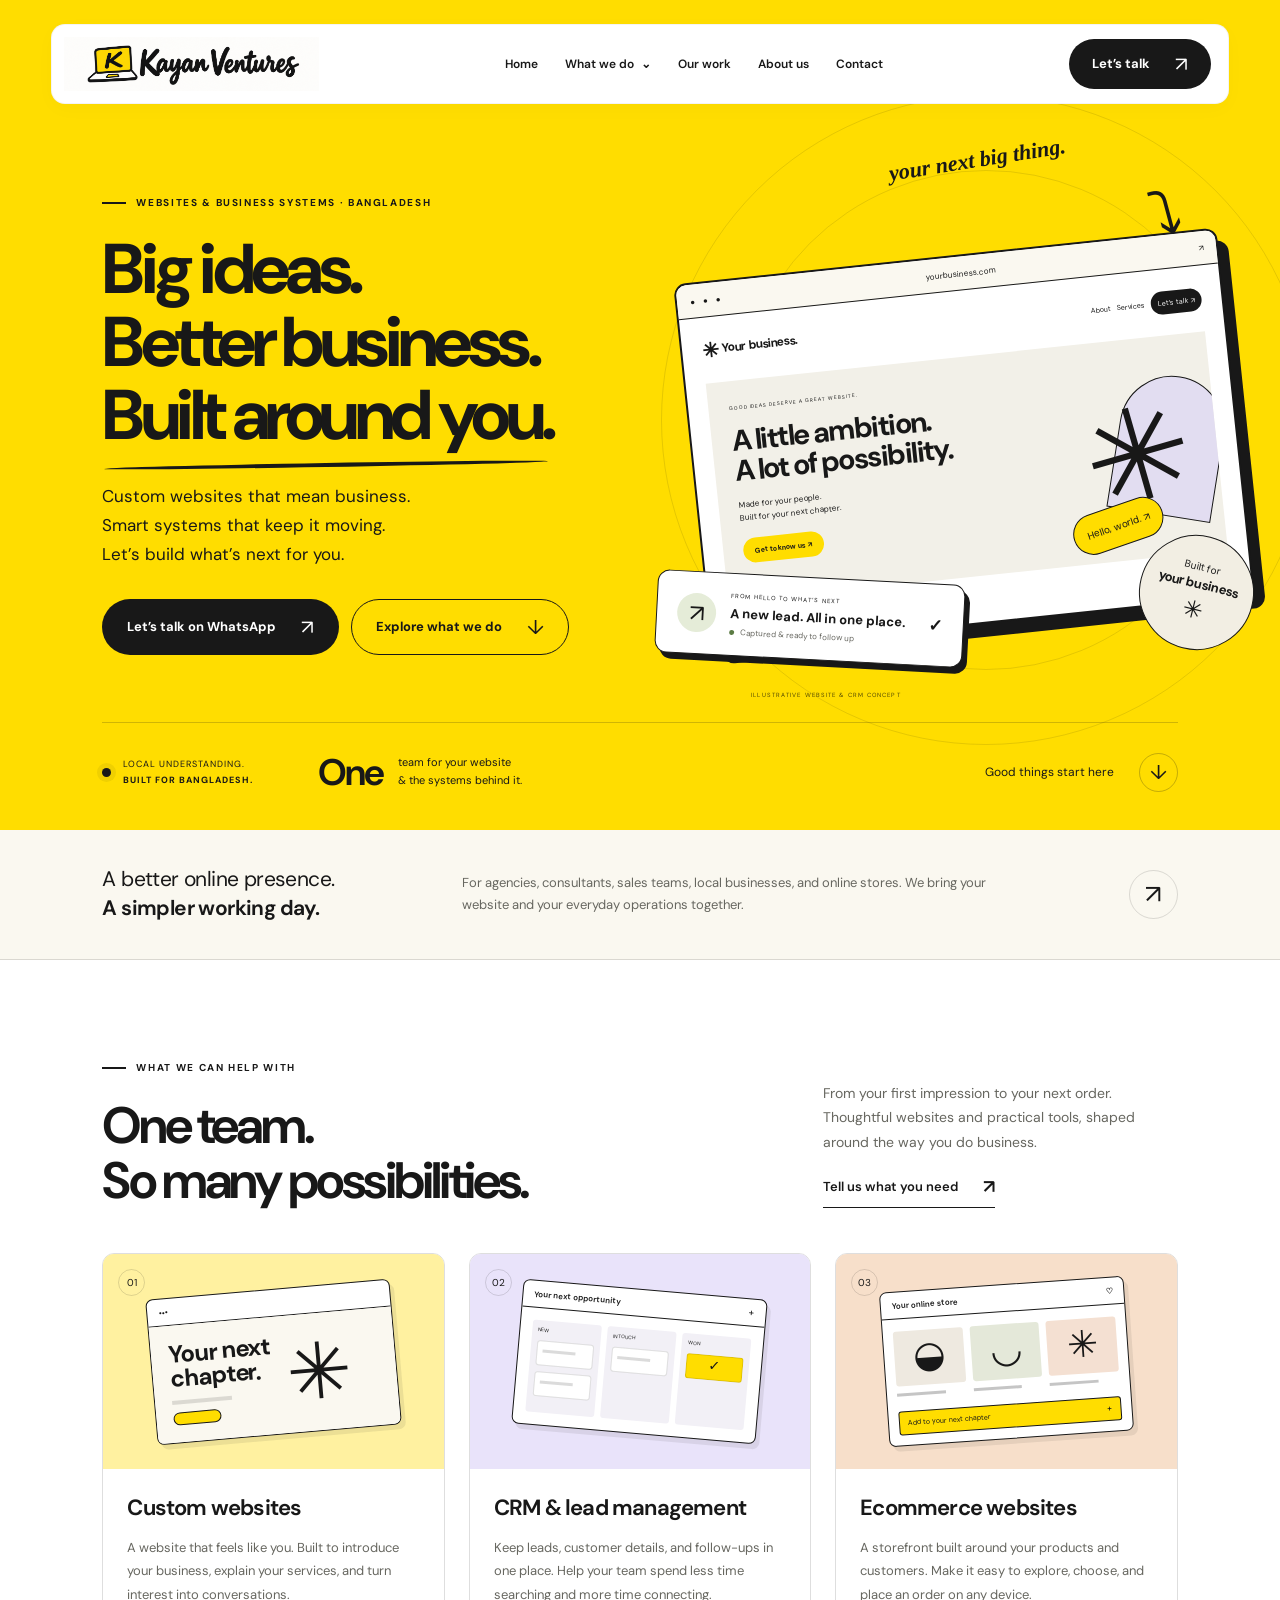
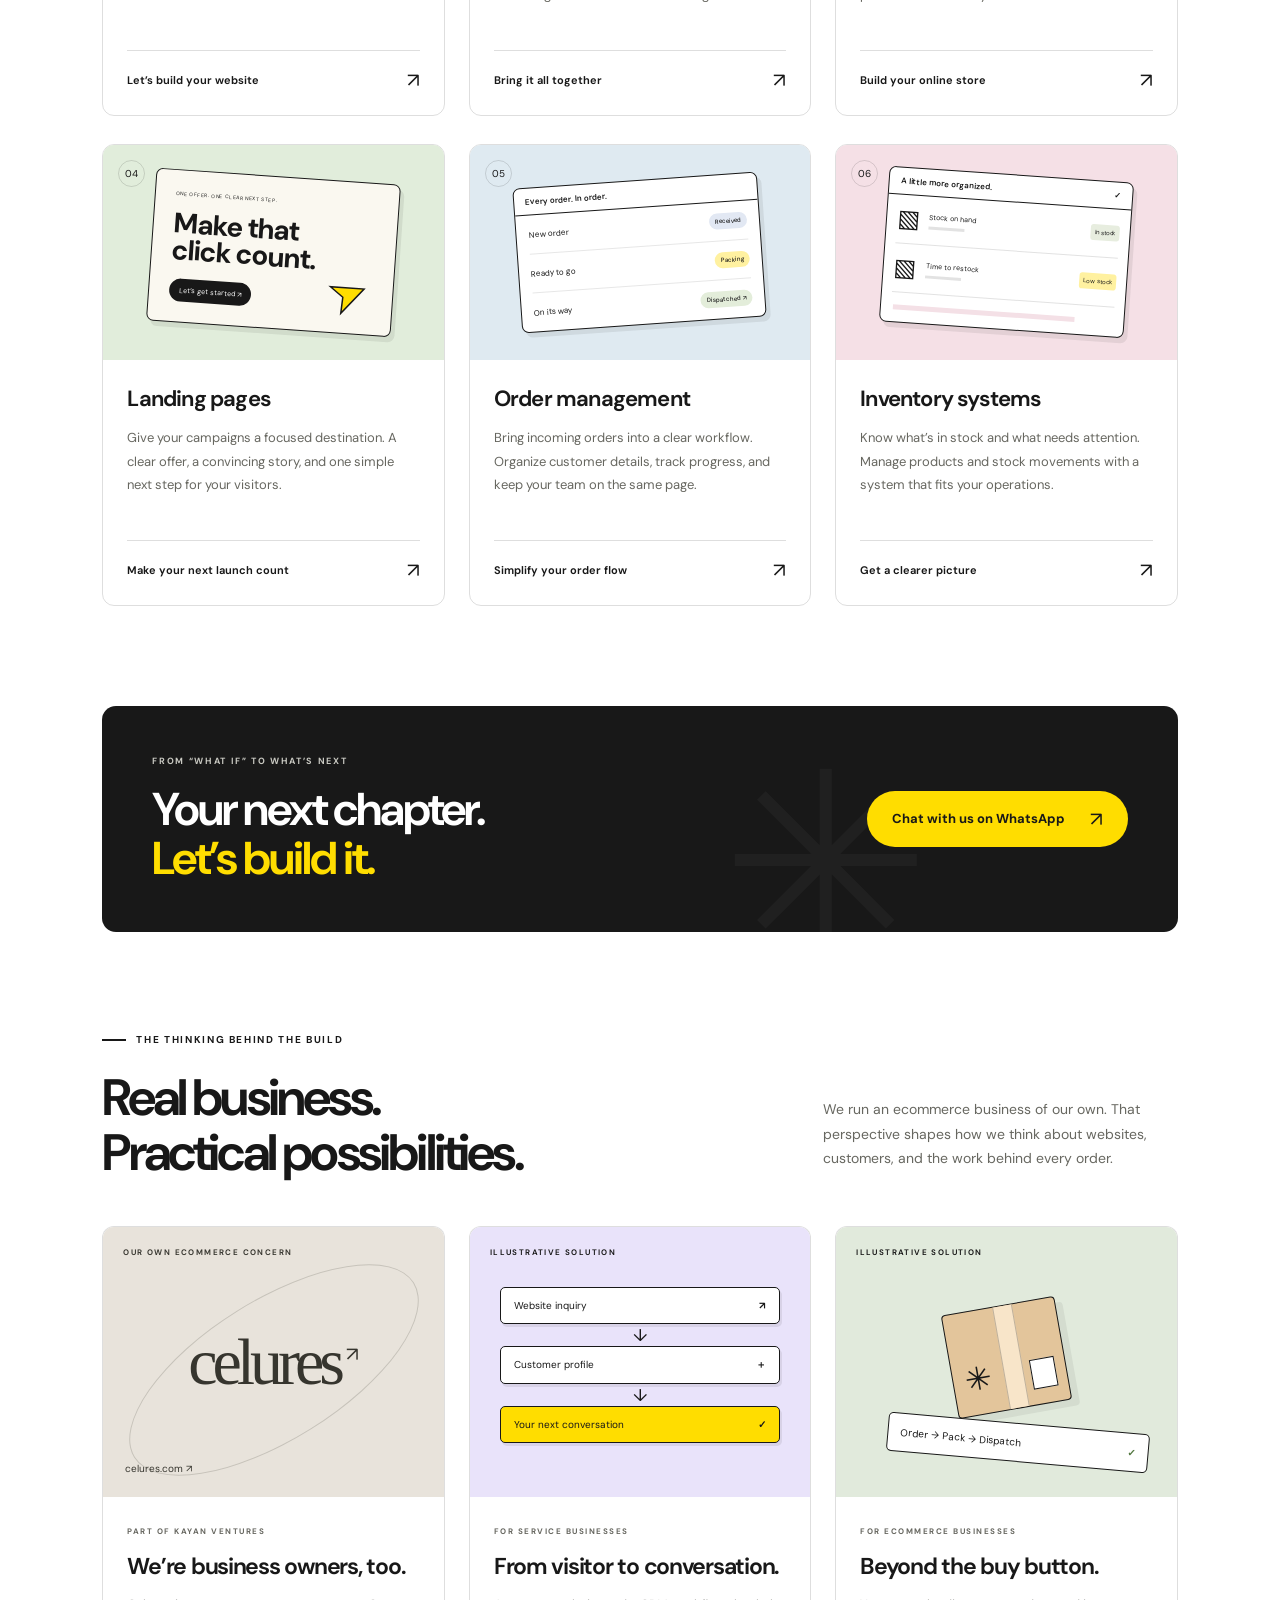
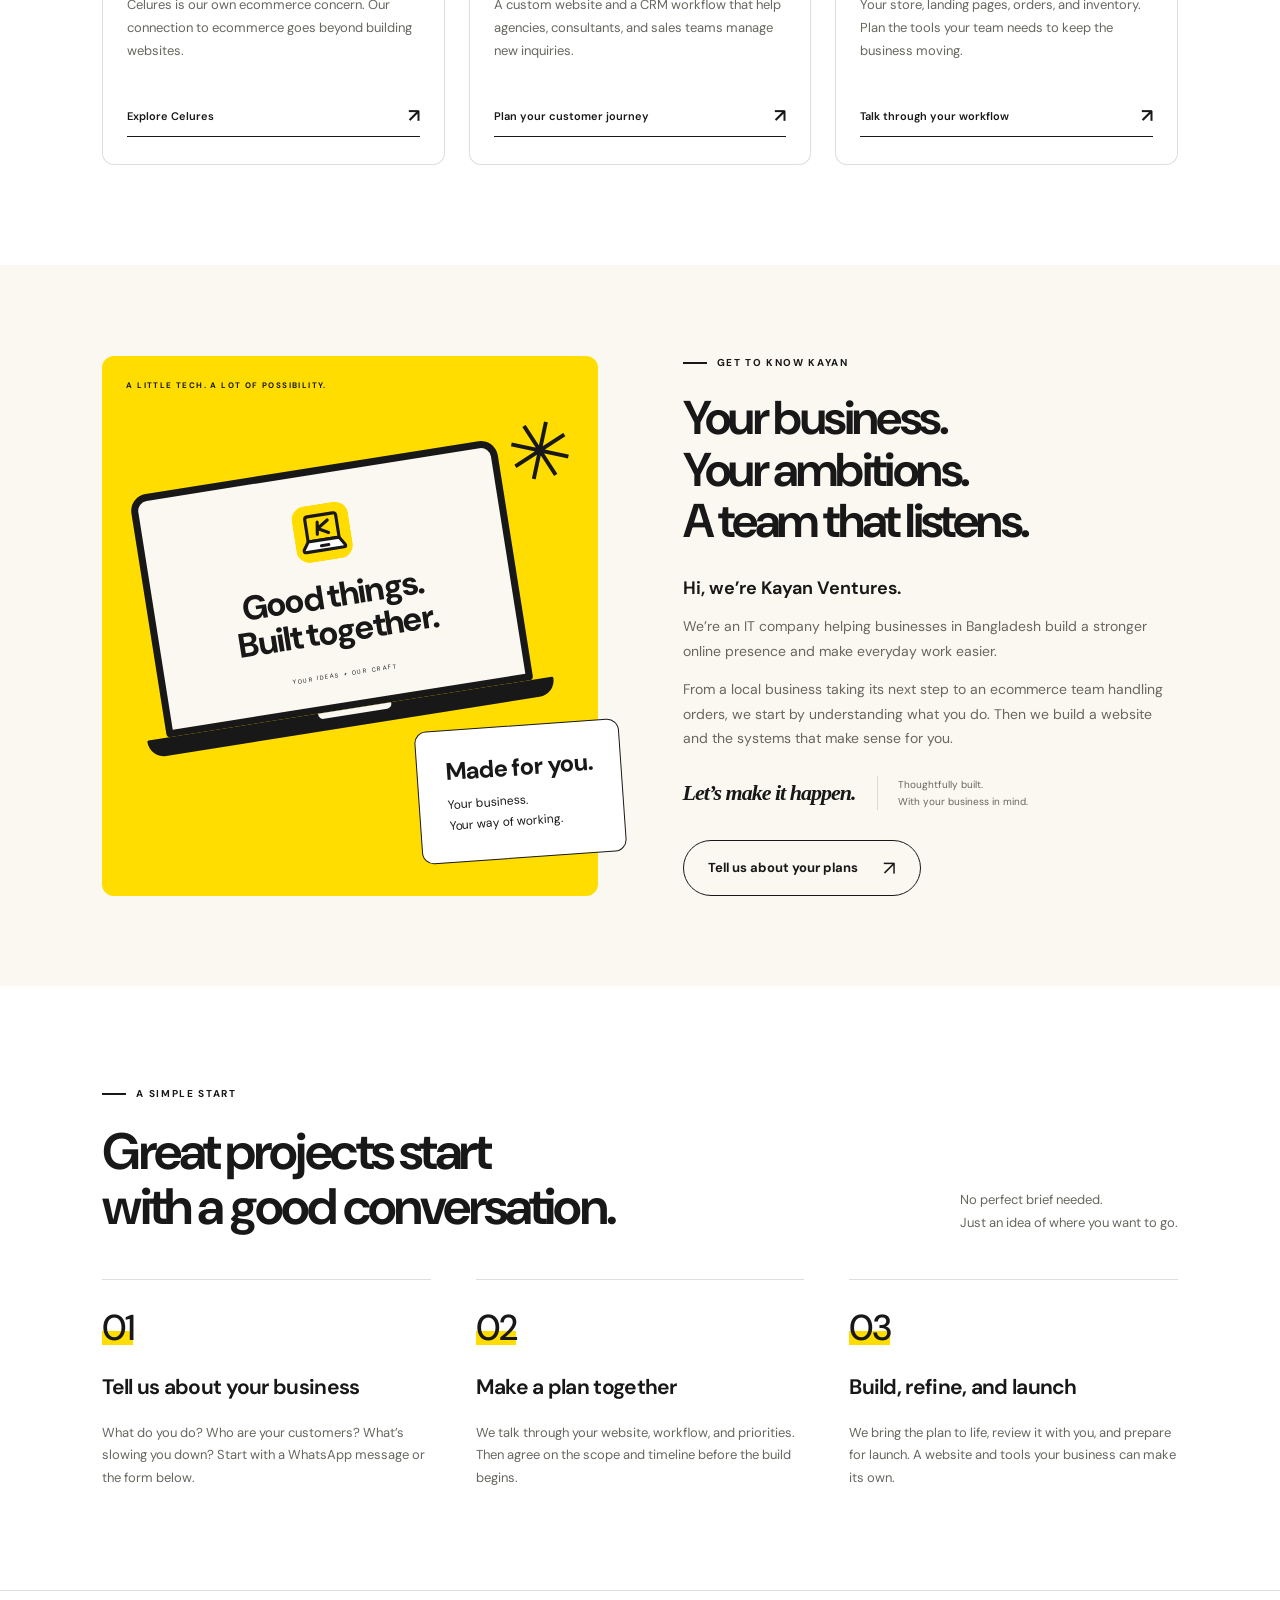
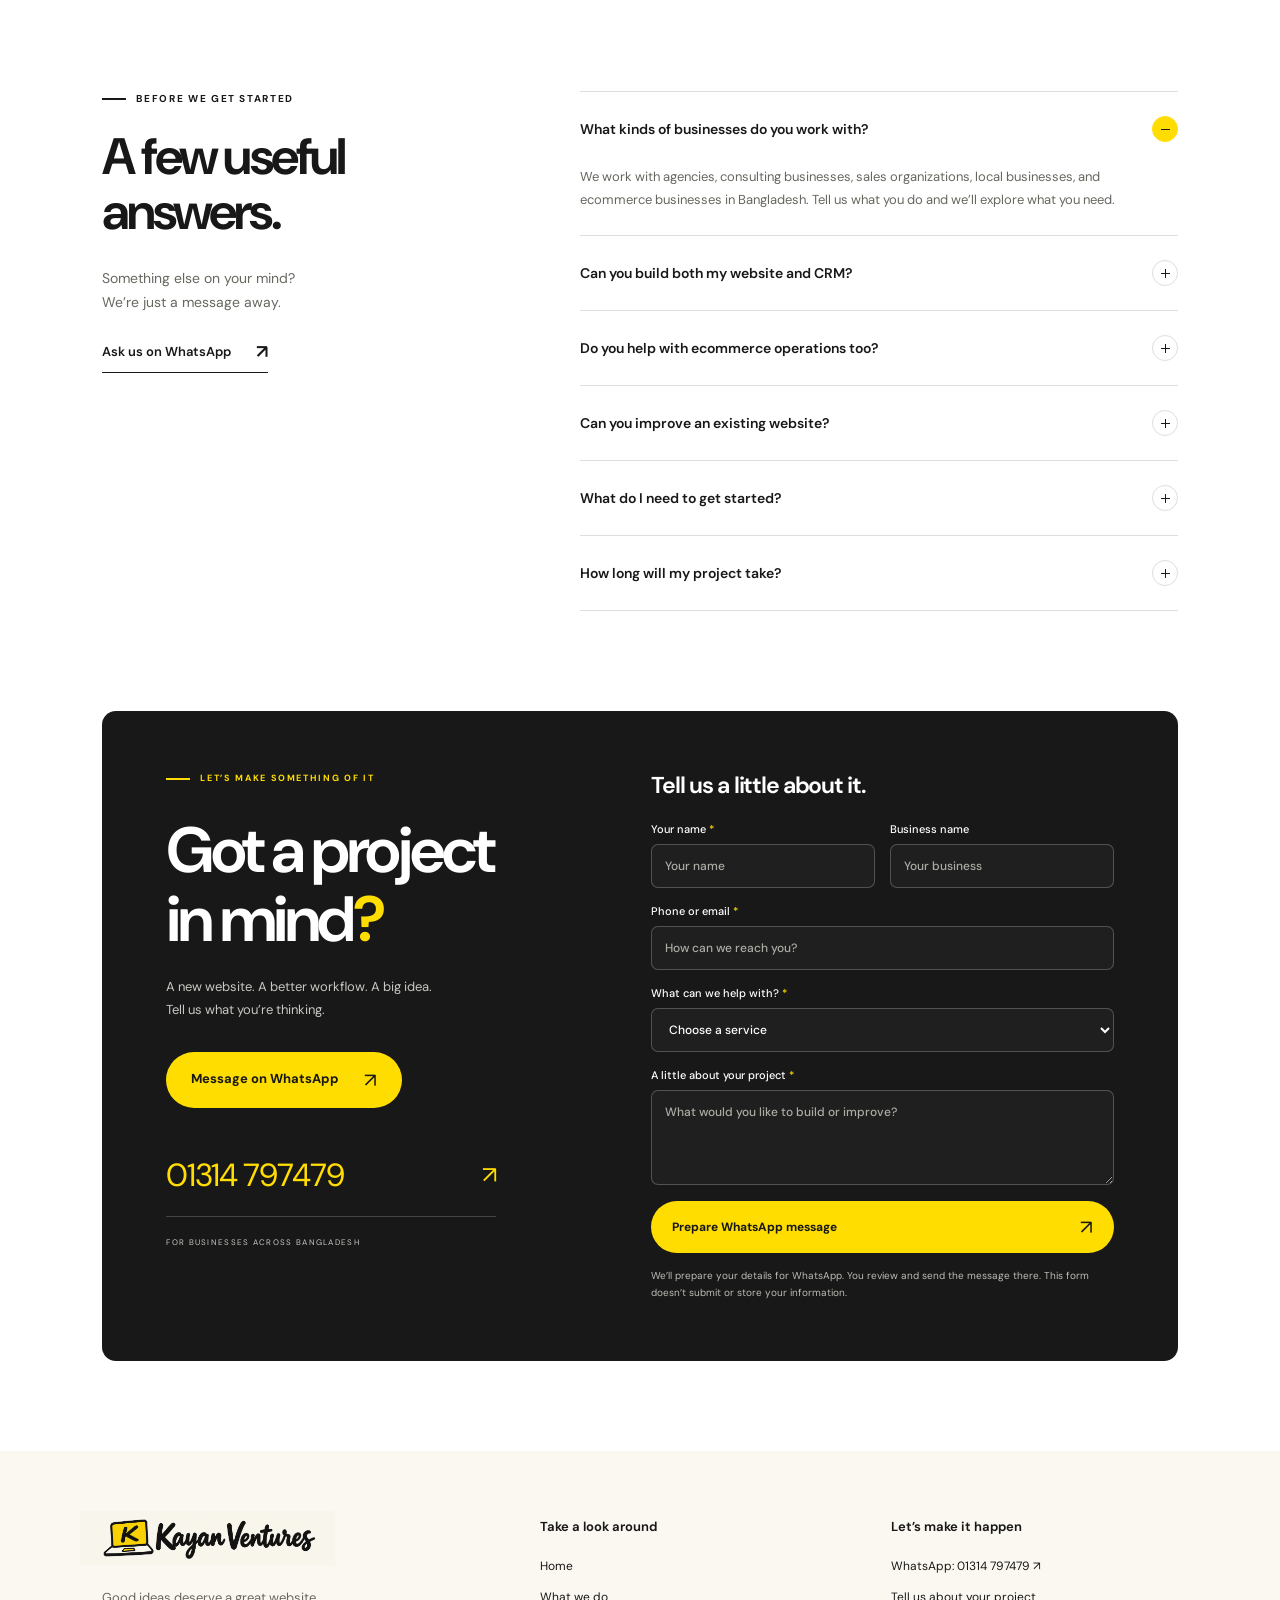
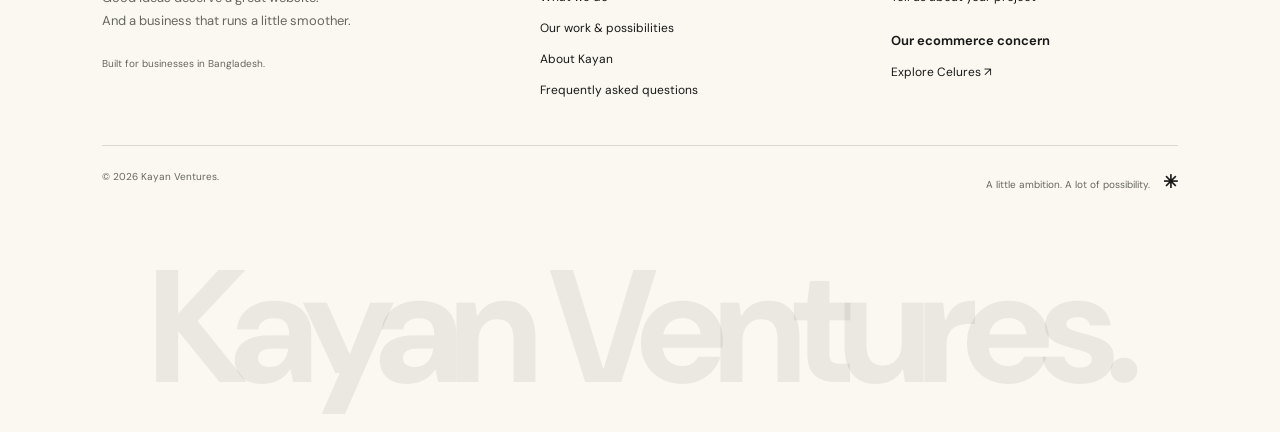
==== index.html @ d6b5a49a "Kayan Ventures website Static, responsive website for Kayan Ventures: custom websites and business s" ====
<!doctype html>
<html lang="en">
<head>
<meta charset="UTF-8"><meta name="viewport" content="width=device-width, initial-scale=1">
<title>Kayan Ventures | Custom Websites & Business Systems in Bangladesh</title>
<meta name="description" content="Custom websites, ecommerce stores, landing pages, CRM, and order and inventory systems for businesses in Bangladesh. Build your next chapter with Kayan Ventures.">
<meta name="theme-color" content="#ffdd00"><meta property="og:title" content="Kayan Ventures — Built around your business."><meta property="og:description" content="Custom websites and practical business systems for ambitious businesses in Bangladesh."><meta property="og:type" content="website">
<link rel="icon" href="assets/brand/kayan-icon.svg" type="image/svg+xml"><link rel="preconnect" href="https://fonts.googleapis.com"><link rel="preconnect" href="https://fonts.gstatic.com" crossorigin><link href="https://fonts.googleapis.com/css2?family=DM+Sans:wght@400;450;500;550;600;650;700;750;800&display=swap" rel="stylesheet"><link rel="stylesheet" href="style.css"><link rel="stylesheet" href="homepage.css"><script src="homepage.js" defer></script>
</head>
<body>
<a class="skip-link" href="#main">Skip to content</a>
<header class="nav" id="site-header">
<a class="brand" href="#home" aria-label="Kayan Ventures home"><img src="assets/brand/kayan-logo.png" alt="Kayan Ventures" width="1983" height="793"></a>
<button class="menu-toggle" aria-expanded="false" aria-controls="main-nav" aria-label="Open navigation"><span></span><span></span></button>
<nav id="main-nav" aria-label="Main navigation"><a href="#home">Home</a><div class="services-nav"><button id="services-toggle" aria-expanded="false" aria-controls="services-menu">What we do <span aria-hidden="true">⌄</span></button><div class="services-menu" id="services-menu" hidden><p class="eyebrow">BUILT AROUND YOUR BUSINESS</p><a href="#websites">Custom websites <span>↗</span></a><a href="#crm">CRM & lead management <span>↗</span></a><a href="#ecommerce">Ecommerce websites <span>↗</span></a><a href="#landing-pages">Landing pages <span>↗</span></a><a href="#order-management">Order management <span>↗</span></a><a href="#inventory">Inventory systems <span>↗</span></a></div></div><a href="#work">Our work</a><a href="#about">About us</a><a href="#contact">Contact</a></nav>
<a class="btn dark nav-call" href="https://wa.me/8801314797479" target="_blank" rel="noopener noreferrer">Let’s talk <span aria-hidden="true">↗</span></a>
</header>
<main id="main">
<section class="hero" id="home" aria-labelledby="hero-title">
<div class="hero-copy"><p class="eyebrow"><span class="tiny-line"></span> WEBSITES & BUSINESS SYSTEMS · BANGLADESH</p><h1 id="hero-title">Big ideas.<br>Better business.<br><em>Built around you.</em></h1><p class="hero-sub">Custom websites that mean business.<br>Smart systems that keep it moving.<br>Let’s build what’s next for you.</p><div class="hero-buttons"><a class="btn dark" href="https://wa.me/8801314797479?text=Hi%20Kayan%20Ventures%2C%20I%27d%20like%20to%20discuss%20a%20project." target="_blank" rel="noopener noreferrer">Let’s talk on WhatsApp <span aria-hidden="true">↗</span></a><a class="btn outline" href="#services">Explore what we do <span aria-hidden="true">↓</span></a></div></div>
<div class="hero-visual" role="img" aria-label="Illustration of a custom business website connected to a lead management system"><div class="orbit orbit-one"></div><div class="orbit orbit-two"></div><span class="handwritten visual-note">your next big thing.</span><span class="doodle-arrow" aria-hidden="true">⤵</span><div class="browser-mock"><div class="browser-bar"><span class="browser-dots">● ● ●</span><span>yourbusiness.com</span><span>↗</span></div><div class="mock-page"><div class="mock-nav"><b><span class="mini-star">✳</span> Your business.</b><span>About &nbsp; Services &nbsp; <i>Let’s talk ↗</i></span></div><div class="mock-content"><span class="mock-eyebrow">GOOD IDEAS DESERVE A GREAT WEBSITE.</span><strong>A little ambition.<br>A lot of possibility.</strong><p>Made for your people.<br>Built for your next chapter.</p><span class="mock-button">Get to know us ↗</span><div class="mock-art"><span class="art-window"></span><span class="art-disc">✳</span><span class="art-pill">Hello, world. ↗</span></div></div><div class="mock-footer"><span>Thoughtfully designed.</span><span>Uniquely yours. ✳</span></div></div></div><div class="lead-card"><div class="lead-icon">↗</div><div><small>FROM HELLO TO WHAT’S NEXT</small><strong>A new lead. All in one place.</strong><span><i></i> Captured & ready to follow up</span></div><b>✓</b></div><div class="visual-sticker"><span>Built for</span><strong>your business</strong><span>✳</span></div><span class="concept-label">ILLUSTRATIVE WEBSITE & CRM CONCEPT</span></div>
<div class="hero-bottom"><div class="hero-location"><span class="location-dot"></span><span>LOCAL UNDERSTANDING.<br><b>BUILT FOR BANGLADESH.</b></span></div><div class="hero-stat"><strong>One</strong><span>team for your website<br>& the systems behind it.</span></div><a href="#services" class="hero-explore">Good things start here <span aria-hidden="true">↓</span></a></div>
</section>
<section class="intro-strip" aria-label="Our approach"><p>A better online presence.<br><strong>A simpler working day.</strong></p><p>For agencies, consultants, sales teams, local businesses, and online stores. We bring your website and your everyday operations together.</p><a href="#about" class="round-link" aria-label="Get to know Kayan Ventures">↗</a></section>
<section class="section services" id="services" aria-labelledby="services-title"><div class="section-heading"><div><p class="eyebrow"><span class="tiny-line"></span> WHAT WE CAN HELP WITH</p><h2 id="services-title">One team.<br>So many possibilities.</h2></div><div class="section-intro"><p>From your first impression to your next order. Thoughtful websites and practical tools, shaped around the way you do business.</p><a class="text-link" href="#contact">Tell us what you need <span aria-hidden="true">↗</span></a></div></div>
<div class="service-grid">
<article class="service-card" id="websites"><div class="service-image yellow"><span class="service-number">01</span><div class="service-drawing website-drawing"><div class="drawing-bar">•••</div><div class="drawing-body"><div><b>Your next<br>chapter.</b><i></i><span></span></div><div class="drawing-star">✳</div></div></div></div><div class="service-copy"><h3>Custom websites</h3><p>A website that feels like you. Built to introduce your business, explain your services, and turn interest into conversations.</p><a class="learn" href="#contact" data-service="Custom website">Let’s build your website <b aria-hidden="true">↗</b></a></div></article>
<article class="service-card" id="crm"><div class="service-image lavender"><span class="service-number">02</span><div class="service-drawing crm-drawing"><div class="drawing-bar">Your next opportunity <span>＋</span></div><div class="kanban"><div><small>NEW</small><i></i><i></i></div><div><small>IN TOUCH</small><i></i></div><div><small>WON</small><i class="won">✓</i></div></div></div></div><div class="service-copy"><h3>CRM & lead management</h3><p>Keep leads, customer details, and follow-ups in one place. Help your team spend less time searching and more time connecting.</p><a class="learn" href="#contact" data-service="CRM & lead management">Bring it all together <b aria-hidden="true">↗</b></a></div></article>
<article class="service-card" id="ecommerce"><div class="service-image peach"><span class="service-number">03</span><div class="service-drawing shop-drawing"><div class="drawing-bar">Your online store <span>♡</span></div><div class="shop-items"><div><span>◒</span><i></i></div><div><span>◡</span><i></i></div><div><span>✳</span><i></i></div></div><div class="shop-cart">Add to your next chapter <b>＋</b></div></div></div><div class="service-copy"><h3>Ecommerce websites</h3><p>A storefront built around your products and customers. Make it easy to explore, choose, and place an order on any device.</p><a class="learn" href="#contact" data-service="Ecommerce website">Build your online store <b aria-hidden="true">↗</b></a></div></article>
<article class="service-card" id="landing-pages"><div class="service-image mint"><span class="service-number">04</span><div class="service-drawing landing-drawing"><span>ONE OFFER. ONE CLEAR NEXT STEP.</span><b>Make that<br>click count.</b><i>Let’s get started ↗</i><div class="cursor">➤</div></div></div><div class="service-copy"><h3>Landing pages</h3><p>Give your campaigns a focused destination. A clear offer, a convincing story, and one simple next step for your visitors.</p><a class="learn" href="#contact" data-service="Landing page">Make your next launch count <b aria-hidden="true">↗</b></a></div></article>
<article class="service-card" id="order-management"><div class="service-image blue"><span class="service-number">05</span><div class="service-drawing order-drawing"><div class="drawing-bar">Every order. In order.</div><div><span>New order</span><b>Received</b></div><div><span>Ready to go</span><b>Packing</b></div><div><span>On its way</span><b>Dispatched ↗</b></div></div></div><div class="service-copy"><h3>Order management</h3><p>Bring incoming orders into a clear workflow. Organize customer details, track progress, and keep your team on the same page.</p><a class="learn" href="#contact" data-service="Order management">Simplify your order flow <b aria-hidden="true">↗</b></a></div></article>
<article class="service-card" id="inventory"><div class="service-image pink"><span class="service-number">06</span><div class="service-drawing inventory-drawing"><div class="drawing-bar">A little more organized. <span>✓</span></div><div class="inventory-row"><b>▧</b><span>Stock on hand<i></i></span><em>In stock</em></div><div class="inventory-row"><b>▧</b><span>Time to restock<i></i></span><em>Low stock</em></div><div class="inventory-line"></div></div></div><div class="service-copy"><h3>Inventory systems</h3><p>Know what’s in stock and what needs attention. Manage products and stock movements with a system that fits your operations.</p><a class="learn" href="#contact" data-service="Inventory system">Get a clearer picture <b aria-hidden="true">↗</b></a></div></article>
</div></section>
<section class="project-banner"><div><p class="eyebrow">FROM “WHAT IF” TO WHAT’S NEXT</p><h2>Your next chapter.<br><em>Let’s build it.</em></h2></div><a class="btn gold" href="https://wa.me/8801314797479" target="_blank" rel="noopener noreferrer">Chat with us on WhatsApp <span aria-hidden="true">↗</span></a><span class="banner-outline" aria-hidden="true">✳</span></section>
<section class="section work" id="work" aria-labelledby="work-title"><div class="section-heading"><div><p class="eyebrow"><span class="tiny-line"></span> THE THINKING BEHIND THE BUILD</p><h2 id="work-title">Real business.<br>Practical possibilities.</h2></div><div class="section-intro"><p>We run an ecommerce business of our own. That perspective shapes how we think about websites, customers, and the work behind every order.</p></div></div><div class="project-grid">
<article class="project-card celures-card"><div class="project-art celures-art"><span class="art-label">OUR OWN ECOMMERCE CONCERN</span><strong>celures<span>↗</span></strong><span class="celures-orbit" aria-hidden="true"></span><span class="celures-url">celures.com ↗</span></div><div class="project-copy"><p class="project-category">PART OF KAYAN VENTURES</p><h3>We’re business owners, too.</h3><p>Celures is our own ecommerce concern. Our connection to ecommerce goes beyond building websites.</p><a class="text-link" href="https://celures.com" target="_blank" rel="noopener noreferrer">Explore Celures <span aria-hidden="true">↗</span></a></div></article>
<article class="project-card"><div class="project-art lead-art"><span class="art-label">ILLUSTRATIVE SOLUTION</span><div class="flow-visual"><span>Website inquiry <b>↗</b></span><i>↓</i><span>Customer profile <b>＋</b></span><i>↓</i><span class="flow-yellow">Your next conversation <b>✓</b></span></div></div><div class="project-copy"><p class="project-category">FOR SERVICE BUSINESSES</p><h3>From visitor to conversation.</h3><p>A custom website and a CRM workflow that help agencies, consultants, and sales teams manage new inquiries.</p><a class="text-link" href="#contact" data-service="CRM & lead management">Plan your customer journey <span aria-hidden="true">↗</span></a></div></article>
<article class="project-card"><div class="project-art commerce-art"><span class="art-label">ILLUSTRATIVE SOLUTION</span><div class="parcel"><span>✳</span><i></i></div><span class="parcel-tag">Order → Pack → Dispatch <b>✓</b></span></div><div class="project-copy"><p class="project-category">FOR ECOMMERCE BUSINESSES</p><h3>Beyond the buy button.</h3><p>Your store, landing pages, orders, and inventory. Plan the tools your team needs to keep the business moving.</p><a class="text-link" href="#contact" data-service="Order management">Talk through your workflow <span aria-hidden="true">↗</span></a></div></article>
</div></section>
<section class="about-section" id="about" aria-labelledby="about-title"><div class="about-photo"><span class="image-note">A LITTLE TECH. A LOT OF POSSIBILITY.</span><div class="about-laptop"><div class="laptop-screen"><img src="assets/brand/kayan-icon.svg" width="100" height="100" alt=""><strong>Good things.<br>Built together.</strong><span>YOUR IDEAS + OUR CRAFT</span></div><div class="laptop-base"></div></div><span class="about-spark" aria-hidden="true">✳</span><div class="experience-card"><strong>Made for you.</strong><p>Your business.<br>Your way of working.</p></div></div><div class="about-copy"><p class="eyebrow"><span class="tiny-line"></span> GET TO KNOW KAYAN</p><h2 id="about-title">Your business.<br>Your ambitions.<br>A team that listens.</h2><p class="about-lead">Hi, we’re Kayan Ventures.</p><p>We’re an IT company helping businesses in Bangladesh build a stronger online presence and make everyday work easier.</p><p>From a local business taking its next step to an ecommerce team handling orders, we start by understanding what you do. Then we build a website and the systems that make sense for you.</p><div class="about-signoff"><span class="handwritten">Let’s make it happen.</span><span>Thoughtfully built.<br>With your business in mind.</span></div><a class="btn outline" href="#contact">Tell us about your plans <span aria-hidden="true">↗</span></a></div></section>
<section class="section process" aria-labelledby="process-title"><div class="section-heading"><div><p class="eyebrow"><span class="tiny-line"></span> A SIMPLE START</p><h2 id="process-title">Great projects start<br>with a good conversation.</h2></div><p>No perfect brief needed.<br>Just an idea of where you want to go.</p></div><div class="process-grid"><article><span class="step-number">01</span><h3>Tell us about your business</h3><p>What do you do? Who are your customers? What’s slowing you down? Start with a WhatsApp message or the form below.</p></article><article><span class="step-number">02</span><h3>Make a plan together</h3><p>We talk through your website, workflow, and priorities. Then agree on the scope and timeline before the build begins.</p></article><article><span class="step-number">03</span><h3>Build, refine, and launch</h3><p>We bring the plan to life, review it with you, and prepare for launch. A website and tools your business can make its own.</p></article></div></section>
<section class="section faq" id="faq" aria-labelledby="faq-title"><div><p class="eyebrow"><span class="tiny-line"></span> BEFORE WE GET STARTED</p><h2 id="faq-title">A few useful<br>answers.</h2><p>Something else on your mind?<br>We’re just a message away.</p><a class="text-link" href="https://wa.me/8801314797479" target="_blank" rel="noopener noreferrer">Ask us on WhatsApp <span aria-hidden="true">↗</span></a></div><div class="faq-list">
<details open><summary>What kinds of businesses do you work with?<span aria-hidden="true"></span></summary><p>We work with agencies, consulting businesses, sales organizations, local businesses, and ecommerce businesses in Bangladesh. Tell us what you do and we’ll explore what you need.</p></details>
<details><summary>Can you build both my website and CRM?<span aria-hidden="true"></span></summary><p>Yes. We can build your custom website and help you get a CRM to manage leads and customers. We’ll discuss the right setup and any connections your workflow needs.</p></details>
<details><summary>Do you help with ecommerce operations too?<span aria-hidden="true"></span></summary><p>Yes. Along with ecommerce websites and landing pages, we build order and inventory management systems. We’ll map how you receive orders, manage stock, and process purchases before deciding what to build.</p></details>
<details><summary>Can you improve an existing website?<span aria-hidden="true"></span></summary><p>Share your current website and what you’d like to change. We’ll review it with you and discuss whether improvements or a fresh build would make more sense.</p></details>
<details><summary>What do I need to get started?<span aria-hidden="true"></span></summary><p>A short introduction to your business is enough to start. If you have a current website, brand assets, or examples you like, send them along on WhatsApp.</p></details>
<details><summary>How long will my project take?<span aria-hidden="true"></span></summary><p>Timing depends on the scope, content, and systems involved. We’ll discuss priorities and agree on a realistic timeline once we understand your project.</p></details>
</div></section>
<section class="contact-section" id="contact" aria-labelledby="contact-title"><div class="contact-copy"><p class="eyebrow"><span class="tiny-line"></span> LET’S MAKE SOMETHING OF IT</p><h2 id="contact-title">Got a project<br>in mind<span>?</span></h2><p>A new website. A better workflow. A big idea.<br>Tell us what you’re thinking.</p><a class="btn gold" href="https://wa.me/8801314797479" target="_blank" rel="noopener noreferrer">Message on WhatsApp <span aria-hidden="true">↗</span></a><a class="contact-phone" href="https://wa.me/8801314797479" target="_blank" rel="noopener noreferrer">01314 797479 <span aria-hidden="true">↗</span></a><span class="contact-location">FOR BUSINESSES ACROSS BANGLADESH</span></div>
<form class="contact-form" id="contact-form"><h3>Tell us a little about it.</h3><div class="form-row"><label>Your name <span>*</span><input name="name" autocomplete="name" placeholder="Your name" maxlength="100" required></label><label>Business name<input name="business" autocomplete="organization" placeholder="Your business" maxlength="150"></label></div><label>Phone or email <span>*</span><input name="contact" placeholder="How can we reach you?" maxlength="150" required></label><label>What can we help with? <span>*</span><select name="service" id="service-select" required><option value="">Choose a service</option><option>Custom website</option><option>CRM & lead management</option><option>Ecommerce website</option><option>Landing page</option><option>Order management</option><option>Inventory system</option><option>A few things / let’s discuss</option></select></label><label>A little about your project <span>*</span><textarea name="message" placeholder="What would you like to build or improve?" rows="3" maxlength="2000" required></textarea></label><button class="btn gold" type="submit">Prepare WhatsApp message <span aria-hidden="true">↗</span></button><p class="form-note">We’ll prepare your details for WhatsApp. You review and send the message there. This form doesn’t submit or store your information.</p><div id="form-result" class="form-result" role="status" hidden><p>Your message is ready. Open WhatsApp to review and send it.</p><a id="message-link" class="btn gold" target="_blank" rel="noopener noreferrer">Continue to WhatsApp <span aria-hidden="true">↗</span></a></div></form>
<noscript><style>.contact-form{display:none}</style><p>JavaScript is needed to prepare a message with this form. You can <a href="https://wa.me/8801314797479">contact us directly on WhatsApp</a>.</p></noscript>
</section>
</main>
<footer><div class="footer-grid"><div><a class="brand" href="#home" aria-label="Kayan Ventures home"><img src="assets/brand/kayan-logo.png" alt="Kayan Ventures" width="1983" height="793" loading="lazy"></a><p>Good ideas deserve a great website.<br>And a business that runs a little smoother.</p><p class="footer-location">Built for businesses in Bangladesh.</p></div><div><h3>Take a look around</h3><a href="#home">Home</a><a href="#services">What we do</a><a href="#work">Our work & possibilities</a><a href="#about">About Kayan</a><a href="#faq">Frequently asked questions</a></div><div><h3>Let’s make it happen</h3><a href="https://wa.me/8801314797479" target="_blank" rel="noopener noreferrer">WhatsApp: 01314 797479 ↗</a><a href="#contact">Tell us about your project</a><h3 class="concern-label">Our ecommerce concern</h3><a href="https://celures.com" target="_blank" rel="noopener noreferrer">Explore Celures ↗</a></div></div><div class="footer-base"><span>© <span id="year">2026</span> Kayan Ventures.</span><span>A little ambition. A lot of possibility. <b>✳</b></span></div><div class="footer-wordmark" aria-hidden="true">Kayan Ventures.</div></footer>
</body>
</html>
---- style.css ----
:root{--ink:#181818;--gold:#ffdd00;--paper:#fff;--cream:#faf8f0;--muted:#676760;--line:#18181824}*{box-sizing:border-box}html{scroll-behavior:smooth;scroll-padding-top:35px}body{margin:0;background:var(--paper);color:var(--ink);font-family:'DM Sans',Arial,sans-serif;font-size:16px;-webkit-font-smoothing:antialiased}a{color:inherit;text-decoration:none}button,input,select,textarea{font:inherit}button,a{-webkit-tap-highlight-color:transparent}button{cursor:pointer}button:focus-visible,a:focus-visible,input:focus-visible,select:focus-visible,textarea:focus-visible,summary:focus-visible{outline:3px solid #826d00;outline-offset:5px}img{max-width:100%;display:block}[hidden]{display:none!important}h1,h2,h3,p{margin-top:0}h1,h2,h3{letter-spacing:-.055em}h2{font-size:clamp(36px,4vw,58px);font-weight:650;line-height:1.08;margin-bottom:0}h3{font-size:23px;font-weight:650;line-height:1.25}p{line-height:1.75}.eyebrow{display:flex;align-items:center;gap:10px;font-size:10px;font-weight:700;letter-spacing:1.65px;line-height:1.6;margin-bottom:22px}.tiny-line{width:24px;height:2px;background:currentColor;display:inline-block;flex-shrink:0}.btn{display:inline-flex;align-items:center;justify-content:center;gap:25px;padding:17px 24px;border:1px solid transparent;border-radius:100px;font-size:13px;font-weight:700;line-height:1.4;transition:transform .2s,background .2s}.btn span{font-size:20px;font-weight:400;line-height:1}.btn:hover{transform:translateY(-3px)}.btn.dark{background:var(--ink);color:#fff}.btn.dark:hover{background:#343434}.btn.gold{background:var(--gold);color:var(--ink)}.btn.gold:hover{background:#ffe742}.btn.outline{border-color:var(--ink);background:transparent}.text-link{display:inline-flex;justify-content:space-between;align-items:center;gap:25px;font-size:13px;font-weight:600;border-bottom:1px solid currentColor;padding-bottom:8px;margin-top:10px}.text-link:hover{border-color:#b29a00}.text-link span{font-size:19px}.section{padding:100px 8%;max-width:1700px;margin:auto}.section-heading{display:flex;align-items:flex-end;justify-content:space-between;gap:50px;margin-bottom:45px}.section-intro{max-width:355px}.section-intro p{color:var(--muted);font-size:14px;margin-bottom:10px}.skip-link{position:fixed;top:-100px;left:15px;background:var(--ink);color:#fff;padding:15px;z-index:100}.skip-link:focus{top:15px}.handwritten{font-family:'Segoe Print','Comic Sans MS',cursive;font-style:italic;font-weight:700}.brand{display:block;width:255px;height:54px;overflow:hidden;flex-shrink:0}.brand img{width:100%;height:100%;object-fit:cover;mix-blend-mode:multiply}
.nav{position:absolute;z-index:20;left:4%;top:24px;width:92%;display:flex;align-items:center;justify-content:space-between;gap:20px;background:#fff;border:1px solid #1818180c;border-radius:14px;padding:12px 17px 12px 12px;box-shadow:0 5px 20px #18181806}.nav nav{display:flex;align-items:center;gap:27px}.nav nav>a,.nav nav button{font-size:12px;font-weight:600}.nav nav>a:hover{text-decoration:underline;text-underline-offset:6px}.nav-call{padding:14px 22px}.services-nav{position:relative}.services-nav>button{background:none;border:0;padding:17px 0;color:var(--ink);display:flex;align-items:center;gap:7px}.services-menu{position:absolute;top:100%;left:-40px;background:white;border:1px solid var(--line);border-radius:12px;padding:22px;width:320px;box-shadow:0 15px 40px #18181818}.services-menu .eyebrow{font-size:8px;margin:0 0 12px}.services-menu a{display:flex;justify-content:space-between;font-size:13px;padding:12px 0;border-bottom:1px solid var(--line)}.services-menu a:last-child{border:0}.services-menu a:hover{color:#726100}.menu-toggle{display:none}
.hero{min-height:830px;padding:190px 8% 170px;background:var(--gold);position:relative;overflow:hidden;display:flex;align-items:center}.hero-copy{position:relative;width:56%;z-index:2}.hero h1{font-size:clamp(54px,5.5vw,82px);font-weight:750;line-height:1.04;letter-spacing:-.065em;margin:0 0 28px}.hero h1 em{font-style:normal;position:relative}.hero h1 em:after{content:'';height:4px;position:absolute;left:2px;right:5px;bottom:-6px;background:var(--ink);border-radius:50%;transform:rotate(-1deg)}.hero-sub{font-size:17px;line-height:1.7;margin:30px 0}.hero-buttons{display:flex;gap:12px;flex-wrap:wrap}.hero-bottom{position:absolute;bottom:34px;left:8%;right:8%;display:flex;align-items:center;gap:65px;border-top:1px solid #18181833;padding-top:25px;z-index:3}.hero-location{display:flex;gap:12px;align-items:center;font-size:9px;line-height:1.8;letter-spacing:1px}.location-dot{height:9px;width:9px;border-radius:50%;background:var(--ink);box-shadow:0 0 0 5px #18181810}.hero-location b{font-weight:700}.hero-stat{display:flex;align-items:center;gap:15px}.hero-stat strong{font-size:37px;font-weight:650;letter-spacing:-2px}.hero-stat>span{font-size:11px;line-height:1.6}.hero-explore{display:flex;gap:25px;align-items:center;margin-left:auto;font-size:12px}.hero-explore>span{height:39px;width:39px;border:1px solid #18181840;border-radius:50%;display:grid;place-items:center;font-size:20px}.intro-strip{padding:35px 8%;display:flex;align-items:center;gap:70px;border-bottom:1px solid var(--line);background:var(--cream)}.intro-strip>p:first-child{font-size:21px;line-height:1.4;letter-spacing:-.6px;min-width:290px;margin:0}.intro-strip>p:first-child strong{font-weight:650}.intro-strip>p:nth-child(2){color:var(--muted);font-size:13px;max-width:530px;margin:0}.round-link{display:grid;place-items:center;width:49px;height:49px;border:1px solid var(--line);border-radius:50%;font-size:26px;margin-left:auto;flex-shrink:0}.round-link:hover{background:var(--gold)}
.service-grid{display:grid;grid-template-columns:repeat(3,minmax(0,1fr));gap:28px 24px}.service-card{border:1px solid var(--line);border-radius:12px;overflow:hidden;transition:transform .25s}.service-card:hover{transform:translateY(-5px)}.service-image{height:215px;position:relative;display:grid;place-items:center;overflow:hidden}.service-number{position:absolute;top:15px;left:15px;width:27px;height:27px;display:grid;place-items:center;border:1px solid #18181824;border-radius:50%;font-size:10px;z-index:1}.yellow{background:#fff1a0}.lavender{background:#e9e3fa}.peach{background:#f7dfca}.mint{background:#e1eddb}.blue{background:#dfeaf1}.pink{background:#f5e0e6}.service-copy{padding:25px 24px 22px}.service-copy h3{font-size:22px;letter-spacing:-.8px;margin-bottom:14px}.service-copy p{font-size:13px;color:var(--muted);line-height:1.8;min-height:92px;margin:0 0 22px}.learn{display:flex;justify-content:space-between;align-items:center;gap:12px;border-top:1px solid var(--line);padding-top:16px;font-size:11px;font-weight:650}.learn b{font-size:20px;font-weight:400}.project-banner{position:relative;isolation:isolate;margin:0 8%;background:var(--ink);border-radius:14px;padding:48px 50px;display:flex;align-items:center;justify-content:space-between;gap:30px;color:white;overflow:hidden}.project-banner .eyebrow{color:#c9c9c2;font-size:9px;margin-bottom:16px}.project-banner h2{font-size:46px;letter-spacing:-2px}.project-banner em{color:var(--gold);font-style:normal}.project-banner .btn{position:relative;z-index:1}.banner-outline{position:absolute;right:23%;top:10px;font-size:250px;line-height:1.2;color:#ffffff09;z-index:-1}.project-grid{display:grid;grid-template-columns:repeat(3,minmax(0,1fr));gap:24px}.project-card{border:1px solid var(--line);border-radius:12px;overflow:hidden;background:#fff}.project-art{height:270px;position:relative;overflow:hidden}.art-label{position:absolute;top:20px;left:20px;font-size:8px;font-weight:650;letter-spacing:1.4px}.project-copy{padding:27px 24px}.project-category{font-size:8px;font-weight:700;letter-spacing:1.5px;margin:0 0 14px;color:var(--muted)}.project-copy h3{font-size:23px;margin-bottom:14px}.project-copy>p:not(.project-category){font-size:13px;color:var(--muted);min-height:92px}.project-copy .text-link{font-size:11px;width:100%;margin-top:4px}
.about-section{padding:90px 8%;display:grid;grid-template-columns:1fr 1fr;gap:85px;background:var(--cream);align-items:center}.about-photo{position:relative;min-height:540px;background:var(--gold);border-radius:12px}.image-note{position:absolute;top:24px;left:24px;font-size:8px;letter-spacing:1.4px;font-weight:700}.experience-card{position:absolute;right:-25px;bottom:38px;padding:25px 28px;background:white;border:1.5px solid var(--ink);border-radius:12px;transform:rotate(-4deg)}.experience-card strong{font-size:24px;letter-spacing:-1px}.experience-card p{font-size:12px;margin:8px 0 0}.about-copy h2{font-size:clamp(35px,3.7vw,53px);margin:0 0 26px}.about-copy>p:not(.eyebrow){font-size:14px;color:var(--muted)}.about-copy>.about-lead{font-size:18px!important;color:var(--ink)!important;font-weight:650;margin-bottom:10px}.about-signoff{display:flex;align-items:center;gap:22px;margin:25px 0 30px}.about-signoff .handwritten{font-size:22px;letter-spacing:-1px}.about-signoff>span:last-child{padding-left:20px;border-left:1px solid var(--line);font-size:10px;color:var(--muted);line-height:1.7}.process .section-heading>p{font-size:13px;color:var(--muted);margin:0}.process-grid{display:grid;grid-template-columns:repeat(3,1fr);gap:45px}.process-grid article{border-top:1px solid var(--line);padding-top:24px}.step-number{display:inline-block;font-size:36px;font-weight:500;letter-spacing:-2px;margin-bottom:23px;background:linear-gradient(transparent 57%,var(--gold) 57%,var(--gold) 87%,transparent 87%)}.process-grid h3{font-size:21px;letter-spacing:-.7px}.process-grid p{font-size:13px;color:var(--muted);margin:0}.faq{border-top:1px solid var(--line);display:grid;grid-template-columns:.8fr 1.2fr;gap:80px}.faq h2{margin-bottom:26px}.faq>div>p:not(.eyebrow){font-size:14px;color:var(--muted)}.faq details{border-bottom:1px solid var(--line)}.faq details:first-child{border-top:1px solid var(--line)}.faq summary{display:flex;justify-content:space-between;gap:24px;align-items:center;padding:24px 0;font-weight:600;font-size:14px;list-style:none;cursor:pointer}.faq summary::-webkit-details-marker{display:none}.faq summary>span{flex-shrink:0;display:block;width:26px;height:26px;border:1px solid var(--line);border-radius:50%;position:relative}.faq summary>span:before,.faq summary>span:after{content:'';width:9px;height:1px;background:var(--ink);position:absolute;left:8px;top:12px}.faq summary>span:after{transform:rotate(90deg)}.faq details[open] summary>span{background:var(--gold);border-color:var(--gold)}.faq details[open] summary>span:after{transform:rotate(0)}.faq details>p{font-size:13px;color:var(--muted);margin:0;padding:0 35px 24px 0}
.contact-section{margin:0 8% 90px;padding:60px 5%;display:grid;grid-template-columns:1fr 1.1fr;gap:65px;background:var(--ink);color:white;border-radius:14px}.contact-copy .eyebrow{color:var(--gold);font-size:9px}.contact-copy h2{font-size:64px;margin:30px 0 22px}.contact-copy h2>span{color:var(--gold)}.contact-copy>p:not(.eyebrow){font-size:13px;color:#c8c8c2;margin-bottom:30px}.contact-phone{display:flex;justify-content:space-between;align-items:center;max-width:330px;font-size:32px;letter-spacing:-1px;color:var(--gold);border-bottom:1px solid #ffffff30;padding:14px 0 20px;margin-top:32px;white-space:nowrap}.contact-phone span{font-size:24px}.contact-location{display:block;font-size:8px;letter-spacing:1.3px;margin-top:20px;color:#c8c8c2}.contact-form h3{font-size:23px;margin:0 0 22px}.contact-form label{display:block;font-size:11px;font-weight:500;margin-bottom:16px}.contact-form label>span{color:var(--gold)}.contact-form input,.contact-form textarea,.contact-form select{width:100%;display:block;border:1px solid #ffffff3b;border-radius:7px;background:#ffffff08;color:white;padding:12px 13px;font-size:12px;margin-top:8px;line-height:1.5}.contact-form ::placeholder{color:#acaca5;opacity:1}.contact-form select option{background:var(--ink);color:white}.contact-form textarea{resize:vertical;min-height:95px}.contact-form input:focus-visible,.contact-form select:focus-visible,.contact-form textarea:focus-visible{outline-color:var(--gold);outline-offset:2px}.form-row{display:grid;grid-template-columns:1fr 1fr;gap:15px}.contact-form .btn{width:100%;justify-content:space-between;font-size:12px;padding:15px 20px}.form-note{font-size:10px;line-height:1.7;color:#bcbcb5;margin:14px 0 0}.form-result{padding:16px;border:1px solid var(--gold);border-radius:8px;margin-top:18px}.form-result p{font-size:12px;margin:0 0 12px}footer{padding:60px 8% 0;background:var(--cream);overflow:hidden}.footer-grid{display:grid;grid-template-columns:1.3fr 1fr 1fr;gap:65px}.footer-grid .brand{margin-left:-22px}.footer-grid p{font-size:13px;color:var(--muted);margin:22px 0}.footer-grid .footer-location{font-size:10px}.footer-grid h3{font-size:13px;letter-spacing:0;margin:8px 0 23px}.footer-grid>div>a:not(.brand){display:block;font-size:12px;margin-bottom:15px}.footer-grid>div>a:not(.brand):hover{text-decoration:underline;text-underline-offset:5px}.footer-grid .concern-label{margin-top:28px;margin-bottom:14px}.footer-base{display:flex;justify-content:space-between;gap:20px;border-top:1px solid var(--line);padding-top:24px;margin-top:32px;font-size:10px;color:var(--muted)}.footer-base b{color:var(--ink);font-size:18px;margin-left:10px}.footer-wordmark{font-size:clamp(50px,12.5vw,220px);font-weight:750;letter-spacing:-.075em;white-space:nowrap;color:#18181812;line-height:1.3;margin-top:30px;text-align:center}
---- homepage.css ----
/* Original interface illustrations and responsive adaptation of the imported layout. */
.hero-visual{position:absolute;width:44%;max-width:660px;height:490px;right:2%;top:185px}.orbit{position:absolute;border:1px solid #1818181c;border-radius:50%;width:650px;height:650px;left:-30px;top:-90px}.orbit-two{width:500px;height:500px;top:-15px;left:45px}.visual-note{position:absolute;top:-38px;left:35%;font-size:22px;transform:rotate(-9deg)}.doodle-arrow{position:absolute;top:-12px;right:13%;font-size:62px;transform:rotate(-15deg)}.browser-mock{position:absolute;top:70px;left:0;width:97%;background:#fff;border:2px solid var(--ink);border-radius:12px;overflow:hidden;transform:rotate(-6deg);box-shadow:10px 13px 0 #181818}.browser-bar{height:34px;display:flex;align-items:center;justify-content:space-between;padding:0 13px;border-bottom:1.5px solid var(--ink);font-size:8px;background:#faf8f0}.browser-dots{font-size:8px;letter-spacing:3px}.mock-page{padding:20px}.mock-nav{display:flex;align-items:center;justify-content:space-between;gap:10px;font-size:7px}.mock-nav>b{font-size:12px;letter-spacing:-.4px}.mini-star{font-size:20px;vertical-align:middle}.mock-nav i{font-style:normal;background:var(--ink);color:#fff;border-radius:20px;padding:7px}.mock-content{position:relative;margin-top:20px;background:#f2f0e8;padding:24px 20px 25px;min-height:220px;overflow:hidden}.mock-eyebrow{font-size:5px;letter-spacing:1px;display:block;margin-bottom:14px}.mock-content>strong{font-size:29px;line-height:1.04;letter-spacing:-1.5px;display:block;position:relative;z-index:1}.mock-content>p{font-size:8px;line-height:1.6;margin:13px 0}.mock-button{display:inline-block;border-radius:30px;padding:8px 11px;background:var(--gold);font-size:7px;font-weight:700;position:relative;z-index:1}.mock-art{position:absolute;right:-10px;top:40px;width:145px;height:170px}.art-window{position:absolute;top:0;right:5px;width:105px;height:140px;border:1.5px solid var(--ink);border-radius:70px 70px 0 0;background:#e2ddf1;transform:rotate(15deg)}.art-disc{position:absolute;left:2px;top:8px;font-size:128px;line-height:1.1;transform:rotate(-10deg)}.art-pill{position:absolute;bottom:5px;left:-18px;border:1.5px solid var(--ink);background:var(--gold);border-radius:40px;padding:13px;font-size:10px;transform:rotate(-13deg)}.mock-footer{display:flex;justify-content:space-between;font-size:7px;padding-top:17px}.lead-card{position:absolute;bottom:15px;left:-35px;background:#fff;border:1.5px solid var(--ink);border-radius:12px;display:flex;align-items:center;gap:14px;padding:18px 20px;box-shadow:5px 6px 0 #181818;transform:rotate(3deg);z-index:2}.lead-icon{width:39px;height:39px;background:#e5ecd8;border-radius:50%;display:grid;place-items:center;font-size:24px}.lead-card small{font-size:6px;letter-spacing:1px;display:block}.lead-card strong{font-size:13px;display:block;margin:5px 0}.lead-card div>span{font-size:8px;color:var(--muted);display:block}.lead-card i{display:inline-block;width:5px;height:5px;background:#5b7b44;border-radius:50%;margin-right:4px}.lead-card>b{font-size:17px;margin-left:10px}.visual-sticker{position:absolute;bottom:25px;right:0;border:1.5px solid var(--ink);border-radius:50%;height:115px;width:115px;background:#f2eee3;display:flex;flex-direction:column;justify-content:center;align-items:center;gap:2px;transform:rotate(14deg);z-index:3}.visual-sticker span{font-size:10px}.visual-sticker strong{font-size:13px;letter-spacing:-.5px}.visual-sticker span:last-child{font-size:24px}.concept-label{position:absolute;left:60px;bottom:-24px;font-size:6px;letter-spacing:1.1px;color:#514800}
.service-drawing{width:72%;background:#fff;border:1.5px solid var(--ink);border-radius:7px;box-shadow:4px 5px 0 #18181815;transform:rotate(-5deg);overflow:hidden}.drawing-bar{height:27px;border-bottom:1px solid var(--ink);display:flex;justify-content:space-between;align-items:center;padding:0 11px;font-size:8px;font-weight:600}.drawing-body{display:flex;align-items:center;padding:17px;gap:15px;background:#faf8f0}.drawing-body b{font-size:24px;letter-spacing:-1px;line-height:1;display:block}.drawing-body i{display:block;width:60px;height:4px;background:#18181823;margin-top:10px}.drawing-body span{display:block;width:48px;height:13px;background:var(--gold);border:1px solid #181818;margin-top:8px;border-radius:15px}.drawing-star{font-size:78px;line-height:1}.crm-drawing{transform:rotate(5deg)}.kanban{display:grid;grid-template-columns:repeat(3,1fr);gap:6px;padding:12px}.kanban>div{background:#f2f0f6;padding:6px;border-radius:3px;min-height:92px}.kanban small{font-size:5px;display:block;margin-bottom:7px}.kanban i{display:block;height:25px;background:#fff;border:1px solid #18181822;border-radius:3px;margin-bottom:6px}.kanban i:before{content:'';display:block;background:#18181827;width:60%;height:3px;margin:8px 5px}.kanban .won{background:var(--gold);font-style:normal;text-align:center;font-size:14px}.kanban .won:before{display:none}.shop-drawing{transform:rotate(-4deg)}.shop-items{display:flex;gap:7px;padding:12px 10px 8px}.shop-items>div{flex:1}.shop-items span{display:block;height:55px;text-align:center;background:#eee9e0;border-radius:3px;font-size:37px;line-height:1.4}.shop-items>div:nth-child(2) span{background:#e4e8d9}.shop-items>div:nth-child(3) span{background:#f4e0d2}.shop-items i{display:block;width:70%;height:3px;background:#18181840;margin:7px 0}.shop-cart{background:var(--gold);margin:0 10px 10px;padding:6px 8px;display:flex;justify-content:space-between;font-size:7px;border:1px solid var(--ink);border-radius:3px}.landing-drawing{position:relative;padding:20px;background:#faf8f0;transform:rotate(4deg)}.landing-drawing>span{font-size:5px;letter-spacing:.6px;display:block;margin-bottom:12px}.landing-drawing>b{font-size:28px;line-height:.98;letter-spacing:-1px;display:block}.landing-drawing>i{font-style:normal;font-size:7px;padding:7px 10px;background:var(--ink);color:white;border-radius:20px;display:inline-block;margin-top:14px}.cursor{position:absolute;right:25px;bottom:10px;transform:rotate(-25deg);font-size:45px;color:var(--gold);-webkit-text-stroke:1.5px var(--ink)}.order-drawing{transform:rotate(-4deg)}.order-drawing>div:not(.drawing-bar){display:flex;justify-content:space-between;align-items:center;margin:0 12px;padding:11px 0;border-bottom:1px solid #1818181a;font-size:8px}.order-drawing>div:last-child{border:0}.order-drawing b{font-size:6px;font-weight:500;padding:4px 6px;border-radius:20px;background:#e2e8f3}.order-drawing>div:nth-child(3) b{background:#fff1a0}.order-drawing>div:nth-child(4) b{background:#e3edda}.inventory-drawing{transform:rotate(4deg)}.inventory-row{display:flex;align-items:center;gap:9px;margin:0 10px;padding:12px 0;border-bottom:1px solid #18181820}.inventory-row>b{font-size:24px;font-weight:400;line-height:1}.inventory-row>span{font-size:7px;flex:1}.inventory-row i{height:3px;width:36px;background:#18181820;display:block;margin-top:5px}.inventory-row em{font-style:normal;font-size:6px;padding:4px;background:#e7eddf;border-radius:3px}.inventory-row:nth-child(3) em{background:#fff1a0}.inventory-line{height:5px;background:#f4e0e6;width:75%;margin:12px}
.celures-art{background:#e8e3db;color:#36352e;display:flex;align-items:center;justify-content:center}.celures-art>strong{font-family:Georgia,serif;font-size:66px;font-weight:400;letter-spacing:-5px;position:relative;z-index:1}.celures-art>strong>span{font-family:'DM Sans',Arial;font-size:20px;vertical-align:super;margin-left:6px;letter-spacing:0}.celures-orbit{position:absolute;width:330px;height:140px;border:1px solid #36352e30;border-radius:50%;transform:rotate(-32deg);top:73px}.celures-url{position:absolute;bottom:22px;left:22px;font-size:10px}.lead-art{background:#e9e3fa;padding:60px 30px 25px}.flow-visual{display:flex;align-items:center;flex-direction:column}.flow-visual>span{width:100%;background:#fff;border:1px solid var(--ink);padding:11px 13px;border-radius:5px;font-size:10px;display:flex;justify-content:space-between;box-shadow:2px 3px 0 #18181815}.flow-visual>i{font-size:17px;font-style:normal;line-height:1.3}.flow-visual>.flow-yellow{background:var(--gold)}.commerce-art{background:#e1eadc}.parcel{position:absolute;top:78px;left:calc(50% - 57px);width:115px;height:105px;background:#e3c59b;border:1.5px solid #181818;border-radius:4px;transform:rotate(-10deg);box-shadow:7px 7px 0 #18181810}.parcel:before{content:'';position:absolute;left:45%;top:0;width:18px;height:100%;background:#f8e5c9;border-left:1px solid #18181840;border-right:1px solid #18181840}.parcel>span{position:absolute;bottom:14px;left:12px;font-size:32px}.parcel>i{position:absolute;right:10px;bottom:15px;width:25px;height:30px;border:1px solid #181818;background:#fff}.parcel-tag{position:absolute;bottom:35px;left:15%;right:8%;background:#fff;padding:12px;border:1px solid #181818;border-radius:5px;transform:rotate(5deg);font-size:10px;display:flex;justify-content:space-between}.parcel-tag>b{color:#537841}.about-laptop{position:absolute;width:75%;left:9%;top:110px;transform:rotate(-9deg)}.laptop-screen{background:#faf8f0;border:7px solid #181818;border-radius:17px 17px 4px 4px;padding:30px 22px 24px;text-align:center}.laptop-screen img{width:57px;height:57px;margin:0 auto 18px}.laptop-screen strong{font-size:34px;font-weight:750;letter-spacing:-1.5px;line-height:1.05;display:block}.laptop-screen>span{display:block;font-size:6px;letter-spacing:1.5px;margin-top:22px}.laptop-base{position:relative;height:18px;background:#181818;margin:0 -20px;border-radius:2px 2px 22px 22px}.laptop-base:before{content:'';position:absolute;top:0;left:42%;width:18%;height:6px;background:#faf8f0;border-radius:0 0 5px 5px}.about-spark{position:absolute;right:25px;top:45px;font-size:80px;transform:rotate(12deg)}
@media(min-width:1700px){.hero{padding-left:max(8%,calc((100vw - 1430px)/2))}.hero-visual{right:max(2%,calc((100vw - 1570px)/2))}.nav{max-width:1600px;left:50%;transform:translateX(-50%)}.hero-copy{width:760px}.intro-strip,.about-section,footer{padding-left:max(8%,calc((100vw - 1430px)/2));padding-right:max(8%,calc((100vw - 1430px)/2))}.project-banner,.contact-section{max-width:1430px;margin-left:auto;margin-right:auto}}
@media(max-width:1200px){.nav nav{gap:21px}.brand{width:230px}.nav-call{padding:14px 17px}.hero{padding-left:6%;padding-right:6%;min-height:810px}.hero-copy{width:58%}.hero h1{font-size:64px}.hero .eyebrow{font-size:8px;letter-spacing:1.3px}.hero-visual{right:1%;width:43%;top:190px;transform:scale(.94);transform-origin:center right}.hero-buttons{gap:10px}.hero-buttons .btn{font-size:11px;padding:16px 20px;gap:15px}.mock-art{right:-30px;transform:scale(.8);transform-origin:right center}.mock-content>strong{font-size:25px}.lead-card{left:-14px}.visual-sticker{right:-5px;width:98px;height:98px;bottom:-12px}.intro-strip{gap:35px}.intro-strip>p:first-child{min-width:255px}.section{padding:80px 6%}.project-banner{margin:0 6%}.about-section{padding:80px 6%;gap:65px}.contact-section{margin:0 6% 80px;gap:40px}.service-copy{padding:23px 20px}.service-copy h3{font-size:20px}.about-photo{min-height:500px}.about-signoff{gap:15px}.about-signoff .handwritten{font-size:19px}.contact-copy h2{font-size:58px}.footer-grid{gap:40px}}
@media(max-width:1080px){.nav nav{display:none}.menu-toggle{display:flex;flex-direction:column;justify-content:center;gap:6px;background:none;border:1px solid var(--line);width:42px;height:42px;padding:11px;border-radius:50%;margin-left:auto}.menu-toggle span{width:100%;height:1px;background:var(--ink)}.menu-open .menu-toggle span:first-child{transform:translateY(3.5px) rotate(45deg)}.menu-open .menu-toggle span:last-child{transform:translateY(-3.5px) rotate(-45deg)}.menu-open nav{display:flex;position:absolute;top:calc(100% - 1px);left:0;width:100%;max-height:calc(100svh - 130px);overflow-y:auto;background:#fff;padding:12px 24px 24px;border-radius:0 0 14px 14px;flex-direction:column;align-items:stretch;gap:0;box-shadow:0 15px 25px #18181818}.nav nav>a,.services-nav>button{width:100%;padding:16px 0;border-bottom:1px solid var(--line);justify-content:space-between}.services-menu{position:static;width:100%;box-shadow:none;border:0;border-radius:0;padding:8px 12px}.services-menu .eyebrow{display:none}.services-menu a{font-size:12px}.hero h1{font-size:58px}.hero-visual{top:205px;right:0;width:44%;transform:scale(.88)}.hero-copy{width:59%}.hero-sub{font-size:16px}.hero-stat{margin-left:auto}.hero-explore{display:none}.section-heading{gap:35px}.section-intro{max-width:310px}.service-grid{gap:18px}.service-image{height:185px}.service-drawing{width:77%}.drawing-body{padding:13px;gap:8px}.drawing-body b{font-size:21px}.drawing-star{font-size:58px}.service-copy h3{min-height:50px}.service-copy p{min-height:115px;font-size:12px}.learn{font-size:10px}.project-grid{gap:16px}.project-art{height:245px}.project-copy{padding:23px 18px}.project-copy h3{font-size:21px;min-height:52px}.project-copy>p:not(.project-category){min-height:115px;font-size:12px}.project-copy .text-link{font-size:10px;gap:10px}.lead-art{padding:55px 20px 20px}.celures-art>strong{font-size:58px}.about-section{gap:50px}.about-photo{min-height:480px}.laptop-screen{padding:25px 15px 22px}.laptop-screen strong{font-size:29px}.about-signoff{flex-wrap:wrap}.process-grid{gap:30px}.faq{gap:50px}.contact-copy h2{font-size:50px}.contact-phone{font-size:29px}.contact-section{gap:35px;padding:45px 4%}}
@media(max-width:760px){.nav{top:18px;padding:9px 14px 9px 3px;gap:8px;left:5%;width:90%}.brand{width:228px;height:52px}.nav-call{display:none}.hero{padding:155px 6% 135px;display:block;min-height:0}.hero-copy{width:100%;max-width:570px}.hero .eyebrow{font-size:8px;letter-spacing:1px;gap:8px}.hero .tiny-line{width:18px}.hero h1{font-size:clamp(44px,8.2vw,62px);letter-spacing:-.06em}.hero h1 em:after{height:3px;bottom:-5px}.hero-sub{font-size:16px;line-height:1.65;margin:25px 0}.hero-buttons .btn{font-size:12px;padding:16px 19px}.hero-visual{position:relative;top:auto;right:auto;width:100%;max-width:470px;height:430px;margin:68px auto 15px;transform:none}.visual-note{top:-30px;font-size:18px;left:35%}.doodle-arrow{font-size:50px;right:13%;top:-10px}.browser-mock{width:94%;left:3%;top:55px;box-shadow:6px 8px 0 #181818}.mock-content{min-height:180px;padding:20px 15px;margin-top:15px}.mock-content>strong{font-size:27px}.mock-art{transform:scale(.85);right:-12px;top:20px}.mock-page{padding:15px}.mock-nav{font-size:6px}.mock-nav>b{font-size:11px}.lead-card{left:0;bottom:3px;padding:15px;gap:10px}.lead-card strong{font-size:11px}.lead-card>b{margin-left:0}.lead-card small{font-size:5px}.lead-icon{width:31px;height:31px;font-size:21px}.visual-sticker{width:91px;height:91px;right:0;bottom:-10px}.visual-sticker strong{font-size:11px}.concept-label{bottom:-29px;left:20px;font-size:5px}.orbit-one{width:520px;height:520px;left:-40px;top:-30px}.orbit-two{width:390px;height:390px;left:20px;top:35px}.hero-bottom{left:6%;right:6%;bottom:26px;gap:20px;padding-top:20px}.hero-location{font-size:7px;letter-spacing:.7px}.hero-stat{gap:10px}.hero-stat strong{font-size:29px}.hero-stat>span{font-size:9px}.intro-strip{padding:30px 6%;gap:22px;flex-wrap:wrap}.intro-strip>p:first-child{font-size:20px;min-width:0;flex:1}.intro-strip>p:nth-child(2){order:3;max-width:none}.round-link{height:43px;width:43px}.section{padding:65px 6%}.section-heading{flex-direction:column;align-items:flex-start;gap:24px;margin-bottom:32px}h2{font-size:40px;letter-spacing:-2px}.eyebrow{font-size:9px;letter-spacing:1.4px;margin-bottom:18px}.section-intro{max-width:480px}.section-intro p{font-size:13px}.service-grid{grid-template-columns:repeat(2,minmax(0,1fr));gap:18px 14px}.service-image{height:190px}.service-drawing{width:80%}.service-copy{padding:21px 17px}.service-copy h3{font-size:19px;min-height:48px}.service-copy p{font-size:12px;min-height:110px}.service-number{top:10px;left:10px;width:23px;height:23px;font-size:8px}.drawing-body{padding:14px 10px}.drawing-body b{font-size:21px}.drawing-star{font-size:60px}.project-banner{padding:35px;display:block}.project-banner h2{font-size:42px;margin-bottom:28px}.project-banner>.btn{font-size:12px;padding:16px 20px}.banner-outline{right:-15px;top:-5px}.project-grid{grid-template-columns:1fr;gap:24px}.project-art{height:285px}.project-copy{padding:27px}.project-copy h3{font-size:25px;min-height:0}.project-copy>p:not(.project-category){font-size:13px;min-height:0}.project-copy .text-link{font-size:12px}.celures-art>strong{font-size:85px}.lead-art{padding:65px 17% 25px}.flow-visual>span{font-size:12px;padding:12px 15px}.commerce-art .parcel{top:82px;width:130px;height:120px;left:calc(50% - 65px)}.parcel-tag{left:20%;right:15%;font-size:12px;bottom:30px}.about-section{grid-template-columns:1fr;padding:65px 6%;gap:50px}.about-photo{min-height:480px;margin-right:15px}.about-laptop{width:68%;left:13%;top:100px}.laptop-screen{padding:30px 20px}.laptop-screen strong{font-size:36px}.experience-card{right:-15px;bottom:27px}.about-copy h2{font-size:42px}.about-signoff .handwritten{font-size:22px}.process-grid{grid-template-columns:1fr;gap:24px}.process-grid article{position:relative;padding:25px 0 0 65px}.step-number{position:absolute;left:0;top:20px;font-size:32px}.process-grid h3{font-size:21px}.process-grid p{font-size:13px}.faq{grid-template-columns:1fr;gap:30px}.faq summary{font-size:13px;padding:22px 0}.contact-section{grid-template-columns:1fr;padding:38px 28px;gap:42px;margin-bottom:65px}.contact-copy h2{font-size:53px}.contact-copy>p:not(.eyebrow){font-size:13px}.contact-phone{font-size:31px;max-width:none}.contact-location{font-size:8px}.contact-form h3{font-size:25px}.contact-form input,.contact-form textarea,.contact-form select{font-size:16px}.contact-form label{font-size:12px}.form-note{font-size:11px}footer{padding:45px 6% 0}.footer-grid{grid-template-columns:1fr 1fr;gap:25px}.footer-grid>div:first-child{grid-column:1/-1}.footer-grid .brand{margin-left:-18px}.footer-grid>div>a:not(.brand){font-size:11px}.footer-grid h3{font-size:12px}.footer-base{font-size:9px;flex-wrap:wrap;gap:12px}.footer-wordmark{font-size:13vw;margin-top:25px}}
@media(max-width:480px){.hero-visual{height:390px;margin-top:65px}.browser-mock{top:42px}.mock-content>strong{font-size:24px}.mock-art{right:-25px;transform:scale(.72);transform-origin:right center}.mock-eyebrow{font-size:4.5px;letter-spacing:.6px}.mock-nav>span{font-size:5px}.mock-nav>b{font-size:10px}.lead-card{bottom:5px;padding:12px}.visual-sticker{bottom:-19px;width:80px;height:80px}.visual-sticker strong{font-size:10px}.lead-card strong{font-size:10px}.lead-card div>span{font-size:7px}.hero-buttons{gap:9px}.hero-buttons .btn{font-size:10px;padding:15px 15px;gap:12px}.hero-location{font-size:6.5px}.hero-stat>span{font-size:8px}.hero-stat strong{font-size:27px}.service-grid{grid-template-columns:1fr;gap:24px}.service-image{height:235px}.service-drawing{max-width:260px;width:72%;transform:rotate(-5deg) scale(1.07)}.service-copy{padding:25px}.service-copy h3{min-height:0;font-size:23px}.service-copy p{min-height:0;font-size:13px;margin-bottom:22px}.learn{font-size:12px}.drawing-body b{font-size:25px}.drawing-star{font-size:80px}.service-number{top:17px;left:17px;width:28px;height:28px;font-size:10px}.project-banner{padding:32px 25px}.project-banner h2{font-size:39px}.project-banner>.btn{font-size:11px;gap:17px}.about-photo{min-height:420px}.about-laptop{width:76%;left:9%;top:85px}.laptop-screen{padding:22px 12px}.laptop-screen strong{font-size:30px}.laptop-screen img{width:49px;height:49px}.about-spark{font-size:58px;top:35px;right:20px}.experience-card{padding:20px;bottom:25px}.experience-card strong{font-size:21px}.image-note{font-size:6px;top:20px;left:20px}.about-copy h2{font-size:39px}.about-signoff{gap:16px}.about-signoff .handwritten{font-size:18px}.about-signoff>span:last-child{font-size:9px;padding-left:16px}.contact-section{padding:32px 23px}.contact-copy h2{font-size:48px}.form-row{grid-template-columns:1fr;gap:0}.contact-copy .eyebrow{font-size:7px;letter-spacing:1px}.contact-copy .btn{font-size:12px;gap:18px}.contact-phone{font-size:29px}.contact-location{font-size:7px}.footer-grid{gap:20px}}
@media(max-width:360px){.brand{width:204px}.nav{padding-right:10px}.hero h1{font-size:40px}.hero .eyebrow{font-size:6px}.hero-buttons{flex-direction:column;align-items:flex-start}.hero-buttons .btn{font-size:12px}.mock-art{right:-45px;opacity:.7}.mock-content>strong{font-size:22px}.visual-sticker{right:-8px;bottom:-42px}.hero-stat{gap:7px}.hero-stat>span{font-size:7px}.hero-bottom{gap:10px}.about-signoff>span:last-child{padding-left:0;border:0}h2{font-size:36px}.project-banner .btn{font-size:10px;padding:14px}.contact-copy h2{font-size:43px}.contact-phone{font-size:25px}.lead-card{left:-6px}.contact-form h3{font-size:23px}}
@media(prefers-reduced-motion:reduce){*,*::before,*::after{scroll-behavior:auto!important;transition:none!important;animation:none!important}}
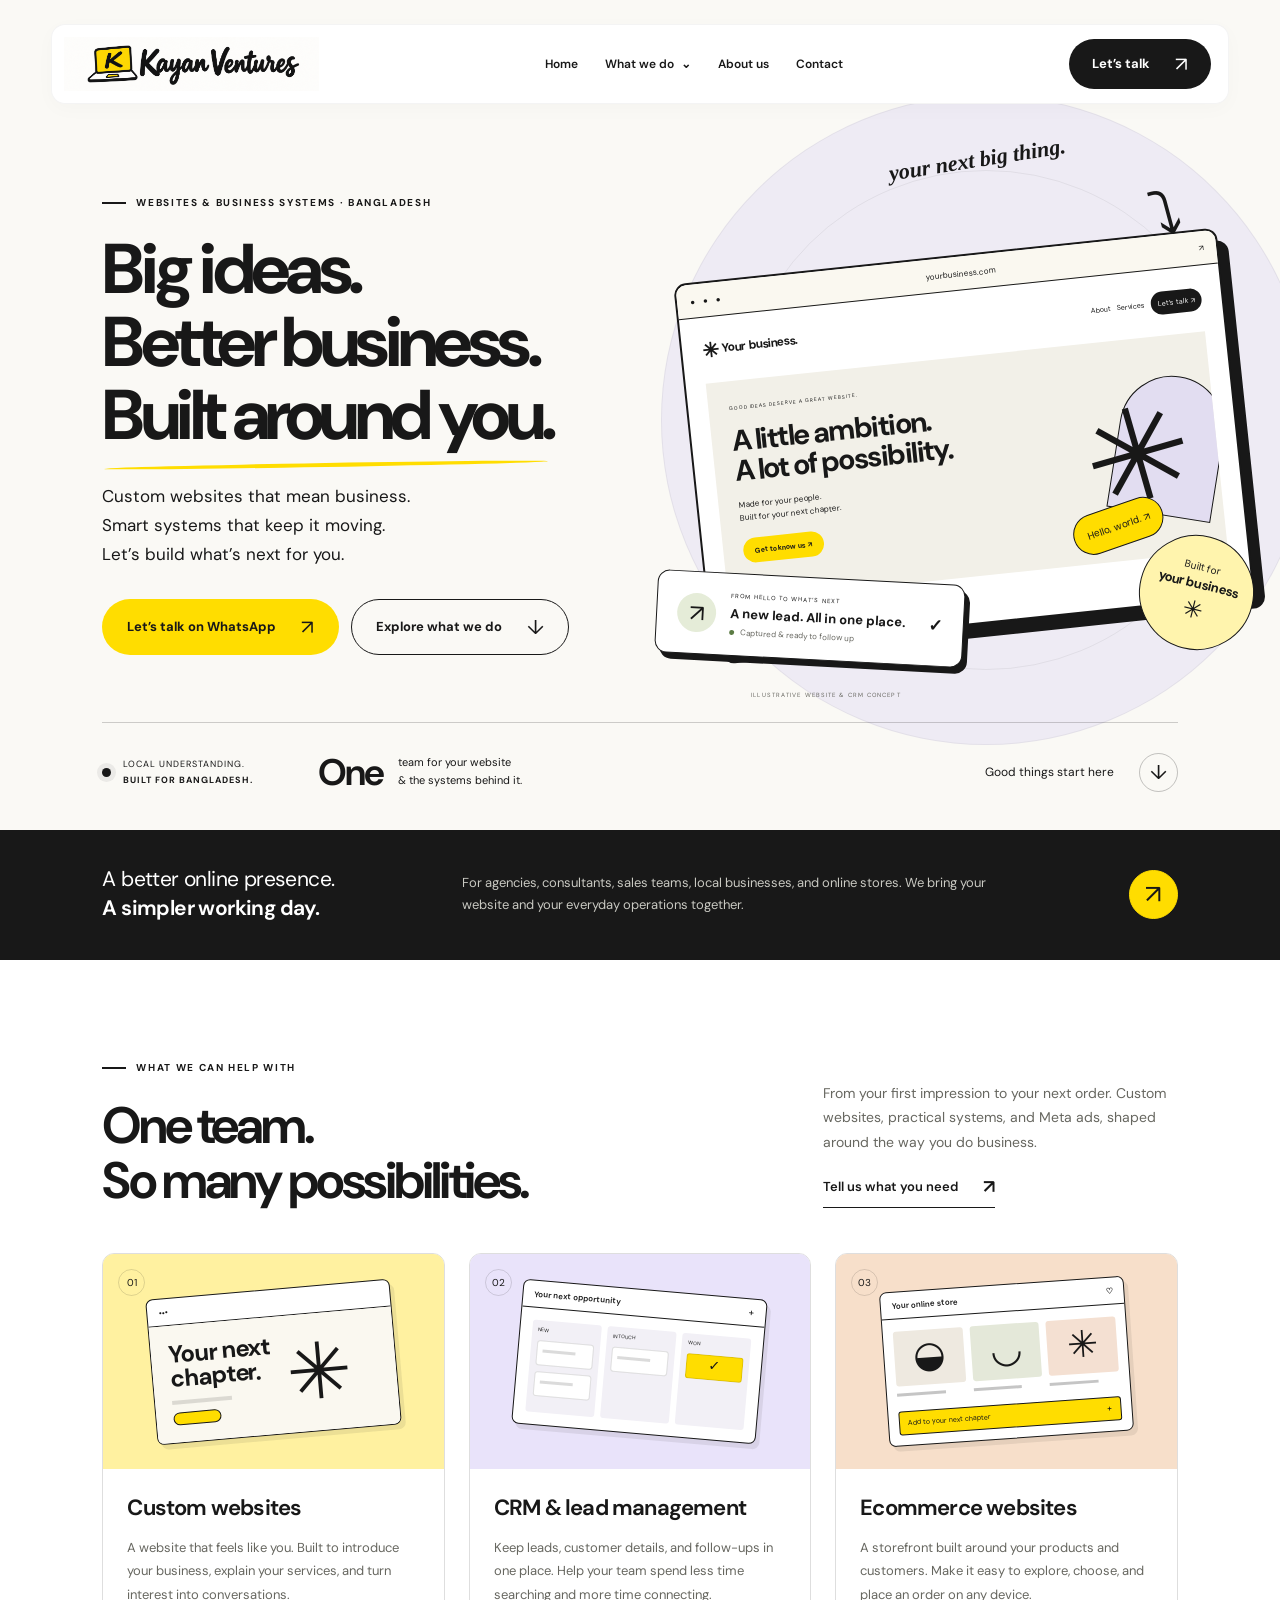
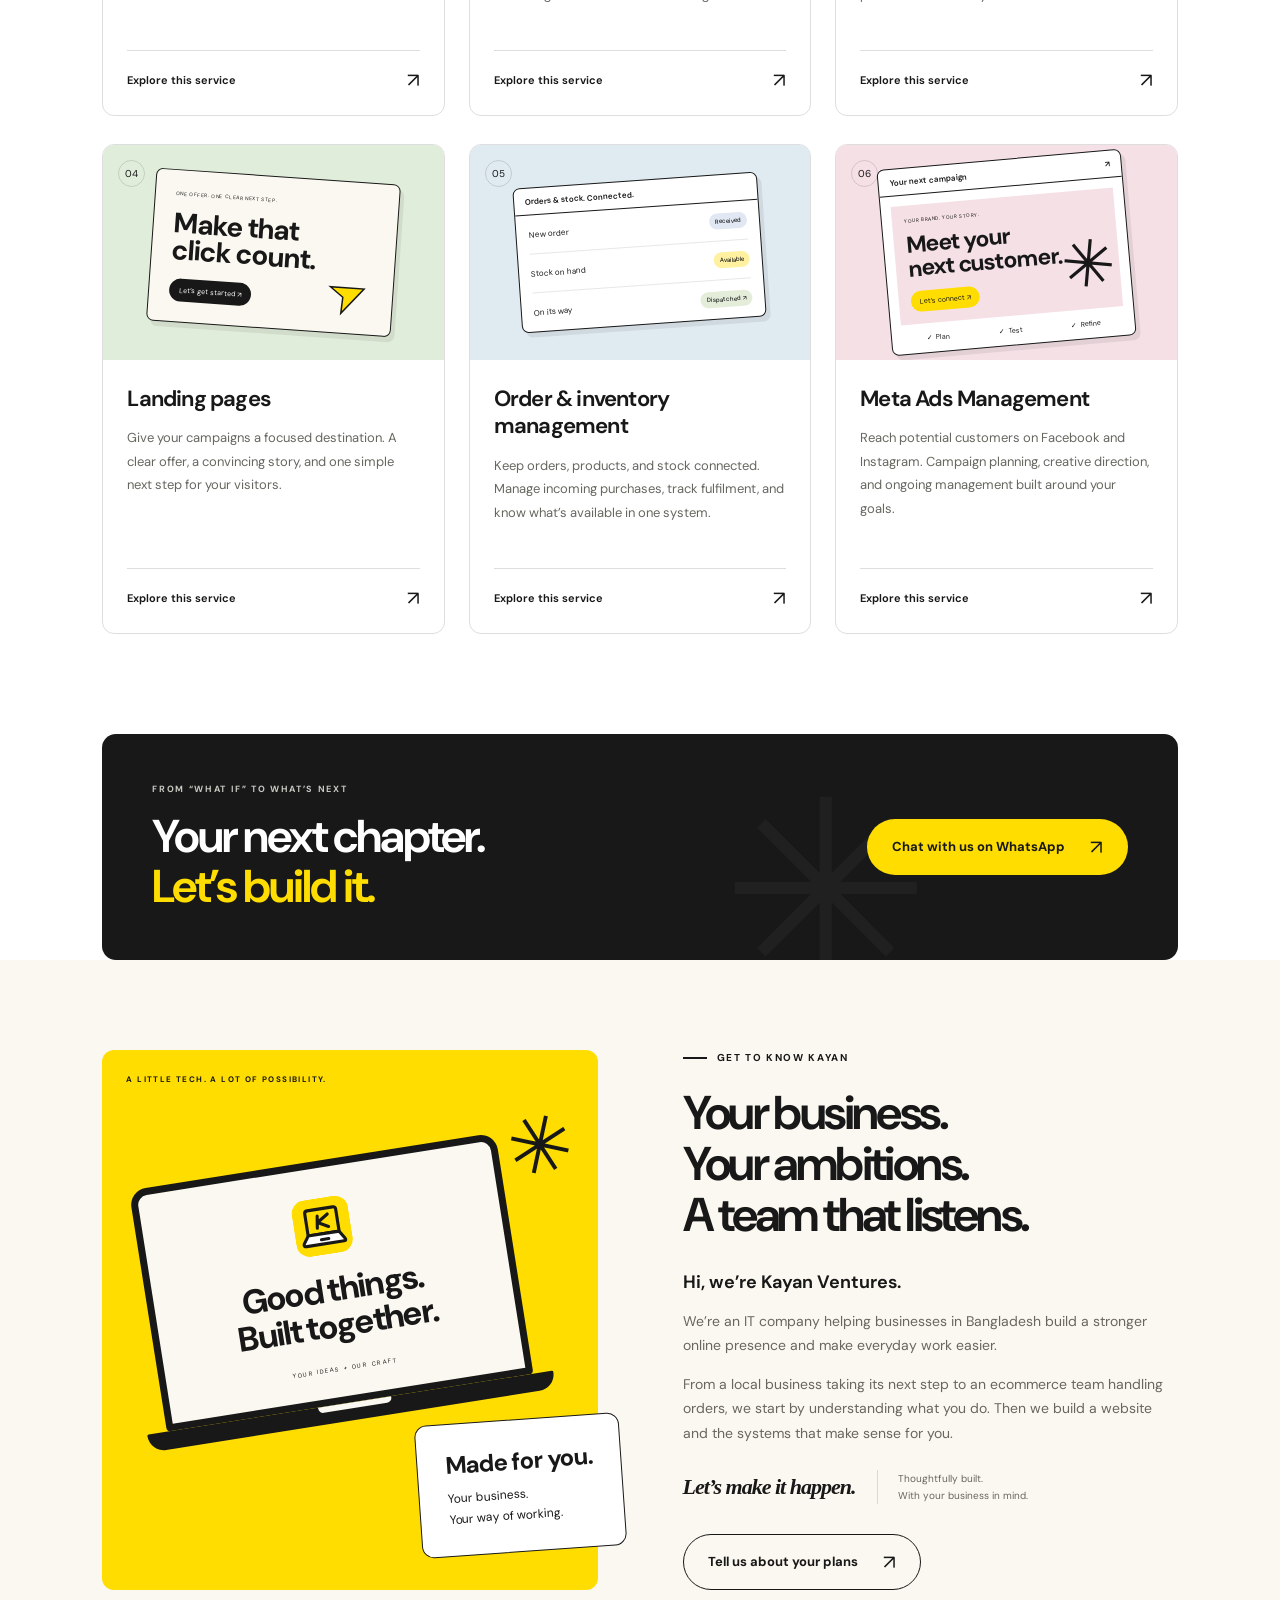
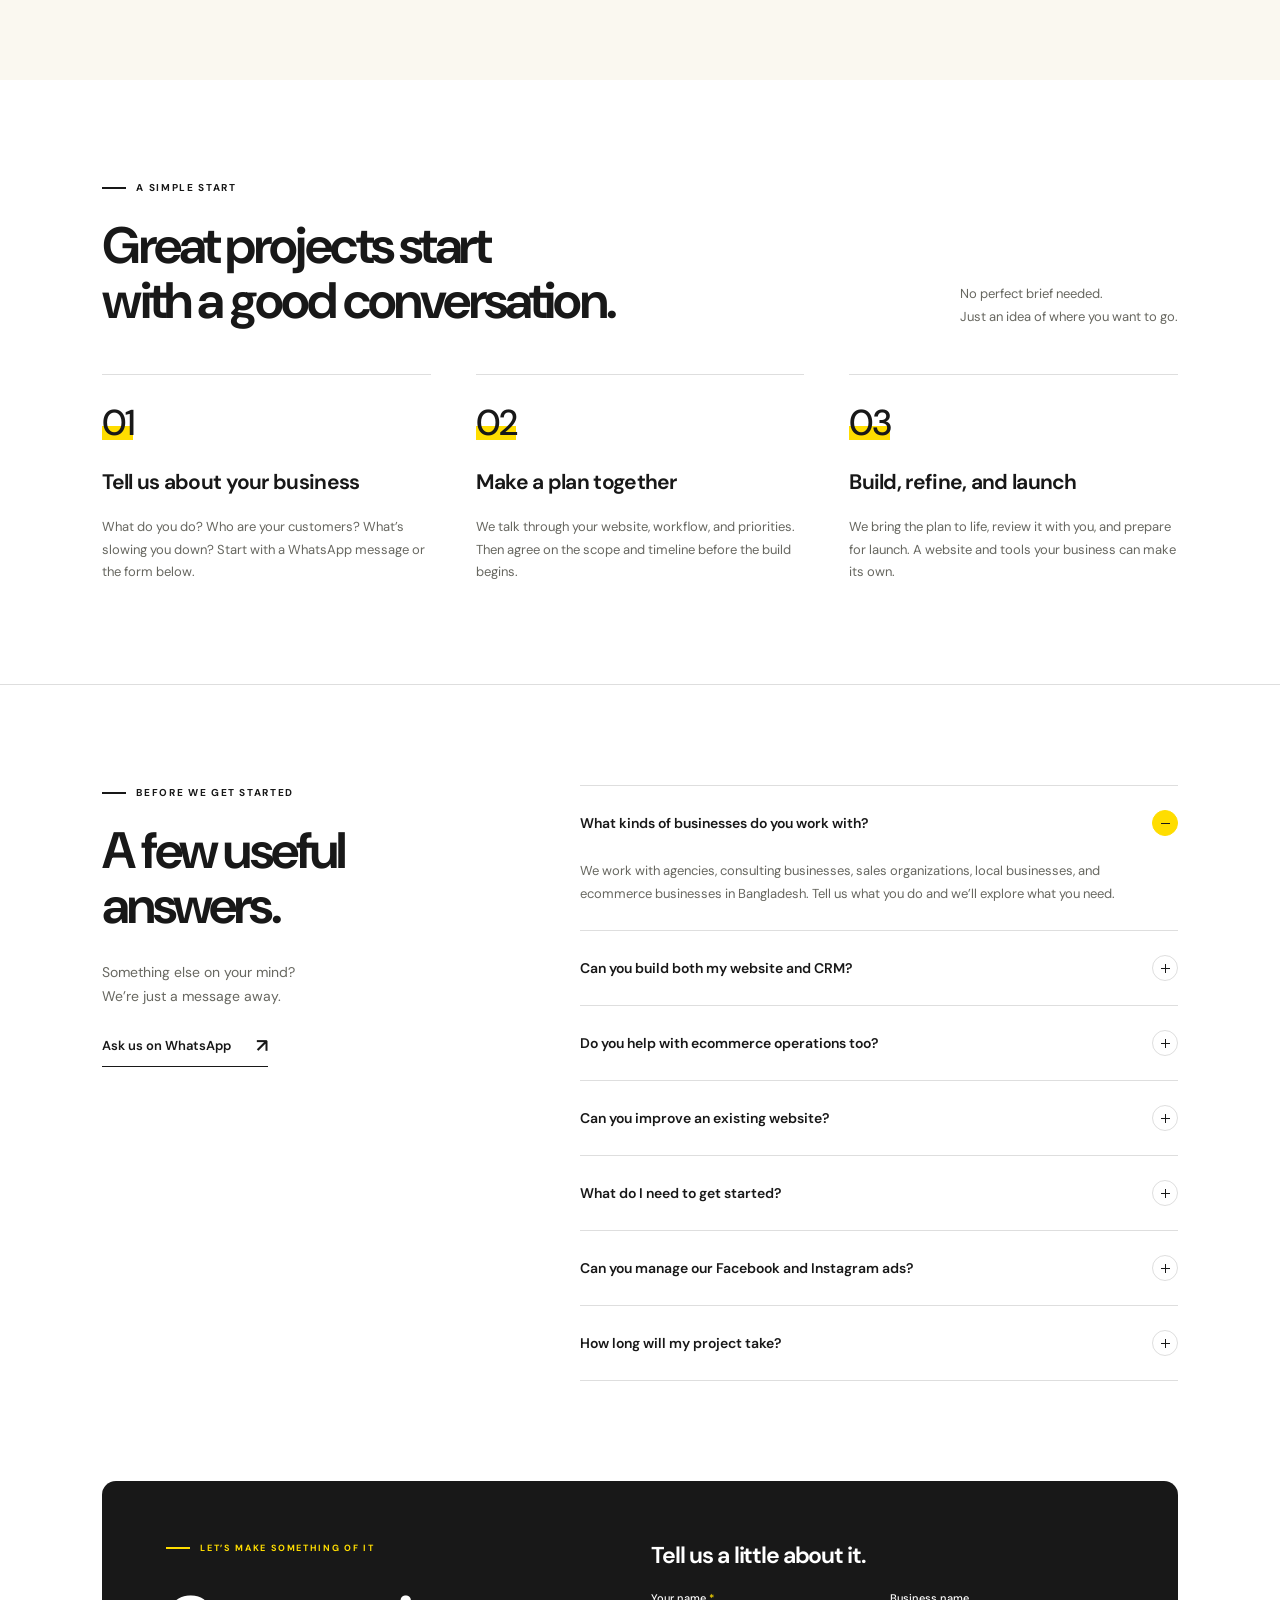
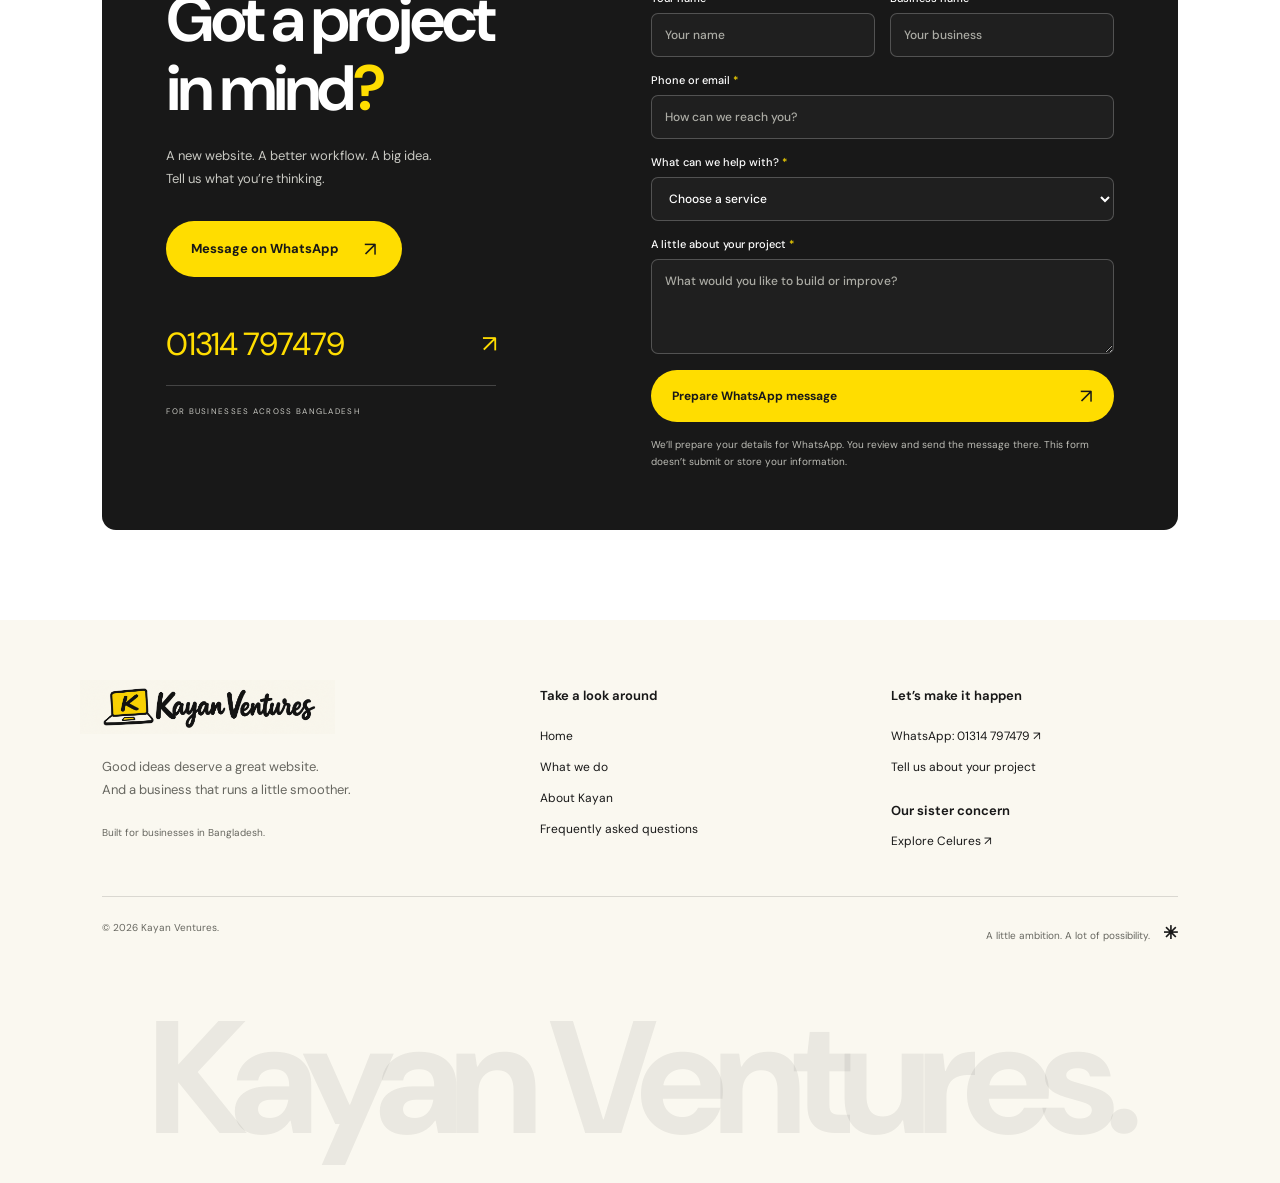
==== commit 8667f903: "Add service pages and remove homepage work section Add standalone pages for each service, generated " ====
--- a/index.html
+++ b/index.html
@@ -3,7 +3,7 @@
 <head>
 <meta charset="UTF-8"><meta name="viewport" content="width=device-width, initial-scale=1">
 <title>Kayan Ventures | Custom Websites & Business Systems in Bangladesh</title>
-<meta name="description" content="Custom websites, ecommerce stores, landing pages, CRM, and order and inventory systems for businesses in Bangladesh. Build your next chapter with Kayan Ventures.">
+<meta name="description" content="Custom websites, ecommerce, CRM, order and inventory systems, and Meta Ads Management for businesses in Bangladesh. Build your next chapter with Kayan Ventures.">
 <meta name="theme-color" content="#ffdd00"><meta property="og:title" content="Kayan Ventures — Built around your business."><meta property="og:description" content="Custom websites and practical business systems for ambitious businesses in Bangladesh."><meta property="og:type" content="website">
 <link rel="icon" href="assets/brand/kayan-icon.svg" type="image/svg+xml"><link rel="preconnect" href="https://fonts.googleapis.com"><link rel="preconnect" href="https://fonts.gstatic.com" crossorigin><link href="https://fonts.googleapis.com/css2?family=DM+Sans:wght@400;450;500;550;600;650;700;750;800&display=swap" rel="stylesheet"><link rel="stylesheet" href="style.css"><link rel="stylesheet" href="homepage.css"><script src="homepage.js" defer></script>
 </head>
@@ -12,7 +12,7 @@
 <header class="nav" id="site-header">
 <a class="brand" href="#home" aria-label="Kayan Ventures home"><img src="assets/brand/kayan-logo.png" alt="Kayan Ventures" width="1983" height="793"></a>
 <button class="menu-toggle" aria-expanded="false" aria-controls="main-nav" aria-label="Open navigation"><span></span><span></span></button>
-<nav id="main-nav" aria-label="Main navigation"><a href="#home">Home</a><div class="services-nav"><button id="services-toggle" aria-expanded="false" aria-controls="services-menu">What we do <span aria-hidden="true">⌄</span></button><div class="services-menu" id="services-menu" hidden><p class="eyebrow">BUILT AROUND YOUR BUSINESS</p><a href="#websites">Custom websites <span>↗</span></a><a href="#crm">CRM & lead management <span>↗</span></a><a href="#ecommerce">Ecommerce websites <span>↗</span></a><a href="#landing-pages">Landing pages <span>↗</span></a><a href="#order-management">Order management <span>↗</span></a><a href="#inventory">Inventory systems <span>↗</span></a></div></div><a href="#work">Our work</a><a href="#about">About us</a><a href="#contact">Contact</a></nav>
+<nav id="main-nav" aria-label="Main navigation"><a href="#home">Home</a><div class="services-nav"><button id="services-toggle" aria-expanded="false" aria-controls="services-menu">What we do <span aria-hidden="true">⌄</span></button><div class="services-menu" id="services-menu" hidden><p class="eyebrow">BUILT AROUND YOUR BUSINESS</p><a href="custom-websites.html">Custom websites <span aria-hidden="true">↗</span></a><a href="crm-lead-management.html">CRM & lead management <span aria-hidden="true">↗</span></a><a href="ecommerce-websites.html">Ecommerce websites <span aria-hidden="true">↗</span></a><a href="landing-pages.html">Landing pages <span aria-hidden="true">↗</span></a><a href="order-inventory-management.html">Order & inventory management <span aria-hidden="true">↗</span></a><a href="meta-ads-management.html">Meta Ads Management <span aria-hidden="true">↗</span></a></div></div><a href="#about">About us</a><a href="#contact">Contact</a></nav>
 <a class="btn dark nav-call" href="https://wa.me/8801314797479" target="_blank" rel="noopener noreferrer">Let’s talk <span aria-hidden="true">↗</span></a>
 </header>
 <main id="main">
@@ -22,21 +22,16 @@
 <div class="hero-bottom"><div class="hero-location"><span class="location-dot"></span><span>LOCAL UNDERSTANDING.<br><b>BUILT FOR BANGLADESH.</b></span></div><div class="hero-stat"><strong>One</strong><span>team for your website<br>& the systems behind it.</span></div><a href="#services" class="hero-explore">Good things start here <span aria-hidden="true">↓</span></a></div>
 </section>
 <section class="intro-strip" aria-label="Our approach"><p>A better online presence.<br><strong>A simpler working day.</strong></p><p>For agencies, consultants, sales teams, local businesses, and online stores. We bring your website and your everyday operations together.</p><a href="#about" class="round-link" aria-label="Get to know Kayan Ventures">↗</a></section>
-<section class="section services" id="services" aria-labelledby="services-title"><div class="section-heading"><div><p class="eyebrow"><span class="tiny-line"></span> WHAT WE CAN HELP WITH</p><h2 id="services-title">One team.<br>So many possibilities.</h2></div><div class="section-intro"><p>From your first impression to your next order. Thoughtful websites and practical tools, shaped around the way you do business.</p><a class="text-link" href="#contact">Tell us what you need <span aria-hidden="true">↗</span></a></div></div>
+<section class="section services" id="services" aria-labelledby="services-title"><div class="section-heading"><div><p class="eyebrow"><span class="tiny-line"></span> WHAT WE CAN HELP WITH</p><h2 id="services-title">One team.<br>So many possibilities.</h2></div><div class="section-intro"><p>From your first impression to your next order. Custom websites, practical systems, and Meta ads, shaped around the way you do business.</p><a class="text-link" href="#contact">Tell us what you need <span aria-hidden="true">↗</span></a></div></div>
 <div class="service-grid">
-<article class="service-card" id="websites"><div class="service-image yellow"><span class="service-number">01</span><div class="service-drawing website-drawing"><div class="drawing-bar">•••</div><div class="drawing-body"><div><b>Your next<br>chapter.</b><i></i><span></span></div><div class="drawing-star">✳</div></div></div></div><div class="service-copy"><h3>Custom websites</h3><p>A website that feels like you. Built to introduce your business, explain your services, and turn interest into conversations.</p><a class="learn" href="#contact" data-service="Custom website">Let’s build your website <b aria-hidden="true">↗</b></a></div></article>
-<article class="service-card" id="crm"><div class="service-image lavender"><span class="service-number">02</span><div class="service-drawing crm-drawing"><div class="drawing-bar">Your next opportunity <span>＋</span></div><div class="kanban"><div><small>NEW</small><i></i><i></i></div><div><small>IN TOUCH</small><i></i></div><div><small>WON</small><i class="won">✓</i></div></div></div></div><div class="service-copy"><h3>CRM & lead management</h3><p>Keep leads, customer details, and follow-ups in one place. Help your team spend less time searching and more time connecting.</p><a class="learn" href="#contact" data-service="CRM & lead management">Bring it all together <b aria-hidden="true">↗</b></a></div></article>
-<article class="service-card" id="ecommerce"><div class="service-image peach"><span class="service-number">03</span><div class="service-drawing shop-drawing"><div class="drawing-bar">Your online store <span>♡</span></div><div class="shop-items"><div><span>◒</span><i></i></div><div><span>◡</span><i></i></div><div><span>✳</span><i></i></div></div><div class="shop-cart">Add to your next chapter <b>＋</b></div></div></div><div class="service-copy"><h3>Ecommerce websites</h3><p>A storefront built around your products and customers. Make it easy to explore, choose, and place an order on any device.</p><a class="learn" href="#contact" data-service="Ecommerce website">Build your online store <b aria-hidden="true">↗</b></a></div></article>
-<article class="service-card" id="landing-pages"><div class="service-image mint"><span class="service-number">04</span><div class="service-drawing landing-drawing"><span>ONE OFFER. ONE CLEAR NEXT STEP.</span><b>Make that<br>click count.</b><i>Let’s get started ↗</i><div class="cursor">➤</div></div></div><div class="service-copy"><h3>Landing pages</h3><p>Give your campaigns a focused destination. A clear offer, a convincing story, and one simple next step for your visitors.</p><a class="learn" href="#contact" data-service="Landing page">Make your next launch count <b aria-hidden="true">↗</b></a></div></article>
-<article class="service-card" id="order-management"><div class="service-image blue"><span class="service-number">05</span><div class="service-drawing order-drawing"><div class="drawing-bar">Every order. In order.</div><div><span>New order</span><b>Received</b></div><div><span>Ready to go</span><b>Packing</b></div><div><span>On its way</span><b>Dispatched ↗</b></div></div></div><div class="service-copy"><h3>Order management</h3><p>Bring incoming orders into a clear workflow. Organize customer details, track progress, and keep your team on the same page.</p><a class="learn" href="#contact" data-service="Order management">Simplify your order flow <b aria-hidden="true">↗</b></a></div></article>
-<article class="service-card" id="inventory"><div class="service-image pink"><span class="service-number">06</span><div class="service-drawing inventory-drawing"><div class="drawing-bar">A little more organized. <span>✓</span></div><div class="inventory-row"><b>▧</b><span>Stock on hand<i></i></span><em>In stock</em></div><div class="inventory-row"><b>▧</b><span>Time to restock<i></i></span><em>Low stock</em></div><div class="inventory-line"></div></div></div><div class="service-copy"><h3>Inventory systems</h3><p>Know what’s in stock and what needs attention. Manage products and stock movements with a system that fits your operations.</p><a class="learn" href="#contact" data-service="Inventory system">Get a clearer picture <b aria-hidden="true">↗</b></a></div></article>
+<article class="service-card" id="websites"><div class="service-image yellow"><span class="service-number">01</span><div class="service-drawing website-drawing"><div class="drawing-bar">•••</div><div class="drawing-body"><div><b>Your next<br>chapter.</b><i></i><span></span></div><div class="drawing-star">✳</div></div></div></div><div class="service-copy"><h3>Custom websites</h3><p>A website that feels like you. Built to introduce your business, explain your services, and turn interest into conversations.</p><a class="learn" href="custom-websites.html">Explore this service <b aria-hidden="true">↗</b></a></div></article>
+<article class="service-card" id="crm"><div class="service-image lavender"><span class="service-number">02</span><div class="service-drawing crm-drawing"><div class="drawing-bar">Your next opportunity <span>＋</span></div><div class="kanban"><div><small>NEW</small><i></i><i></i></div><div><small>IN TOUCH</small><i></i></div><div><small>WON</small><i class="won">✓</i></div></div></div></div><div class="service-copy"><h3>CRM & lead management</h3><p>Keep leads, customer details, and follow-ups in one place. Help your team spend less time searching and more time connecting.</p><a class="learn" href="crm-lead-management.html">Explore this service <b aria-hidden="true">↗</b></a></div></article>
+<article class="service-card" id="ecommerce"><div class="service-image peach"><span class="service-number">03</span><div class="service-drawing shop-drawing"><div class="drawing-bar">Your online store <span>♡</span></div><div class="shop-items"><div><span>◒</span><i></i></div><div><span>◡</span><i></i></div><div><span>✳</span><i></i></div></div><div class="shop-cart">Add to your next chapter <b>＋</b></div></div></div><div class="service-copy"><h3>Ecommerce websites</h3><p>A storefront built around your products and customers. Make it easy to explore, choose, and place an order on any device.</p><a class="learn" href="ecommerce-websites.html">Explore this service <b aria-hidden="true">↗</b></a></div></article>
+<article class="service-card" id="landing-pages"><div class="service-image mint"><span class="service-number">04</span><div class="service-drawing landing-drawing"><span>ONE OFFER. ONE CLEAR NEXT STEP.</span><b>Make that<br>click count.</b><i>Let’s get started ↗</i><div class="cursor">➤</div></div></div><div class="service-copy"><h3>Landing pages</h3><p>Give your campaigns a focused destination. A clear offer, a convincing story, and one simple next step for your visitors.</p><a class="learn" href="landing-pages.html">Explore this service <b aria-hidden="true">↗</b></a></div></article>
+<article class="service-card" id="order-management"><div class="service-image blue"><span class="service-number">05</span><div class="service-drawing order-drawing"><div class="drawing-bar">Orders & stock. Connected.</div><div><span>New order</span><b>Received</b></div><div><span>Stock on hand</span><b>Available</b></div><div><span>On its way</span><b>Dispatched ↗</b></div></div></div><div class="service-copy"><h3>Order & inventory management</h3><p>Keep orders, products, and stock connected. Manage incoming purchases, track fulfilment, and know what’s available in one system.</p><a class="learn" href="order-inventory-management.html">Explore this service <b aria-hidden="true">↗</b></a></div></article>
+<article class="service-card" id="meta-ads"><div class="service-image pink"><span class="service-number">06</span><div class="service-drawing ads-drawing"><div class="drawing-bar">Your next campaign <span>↗</span></div><div class="ads-creative"><span>YOUR BRAND. YOUR STORY.</span><b>Meet your<br>next customer.</b><i>Let’s connect ↗</i><span class="ads-spark" aria-hidden="true">✳</span></div><div class="ads-stages"><span>Plan</span><span>Test</span><span>Refine</span></div></div></div><div class="service-copy"><h3>Meta Ads Management</h3><p>Reach potential customers on Facebook and Instagram. Campaign planning, creative direction, and ongoing management built around your goals.</p><a class="learn" href="meta-ads-management.html">Explore this service <b aria-hidden="true">↗</b></a></div></article>
 </div></section>
 <section class="project-banner"><div><p class="eyebrow">FROM “WHAT IF” TO WHAT’S NEXT</p><h2>Your next chapter.<br><em>Let’s build it.</em></h2></div><a class="btn gold" href="https://wa.me/8801314797479" target="_blank" rel="noopener noreferrer">Chat with us on WhatsApp <span aria-hidden="true">↗</span></a><span class="banner-outline" aria-hidden="true">✳</span></section>
-<section class="section work" id="work" aria-labelledby="work-title"><div class="section-heading"><div><p class="eyebrow"><span class="tiny-line"></span> THE THINKING BEHIND THE BUILD</p><h2 id="work-title">Real business.<br>Practical possibilities.</h2></div><div class="section-intro"><p>We run an ecommerce business of our own. That perspective shapes how we think about websites, customers, and the work behind every order.</p></div></div><div class="project-grid">
-<article class="project-card celures-card"><div class="project-art celures-art"><span class="art-label">OUR OWN ECOMMERCE CONCERN</span><strong>celures<span>↗</span></strong><span class="celures-orbit" aria-hidden="true"></span><span class="celures-url">celures.com ↗</span></div><div class="project-copy"><p class="project-category">PART OF KAYAN VENTURES</p><h3>We’re business owners, too.</h3><p>Celures is our own ecommerce concern. Our connection to ecommerce goes beyond building websites.</p><a class="text-link" href="https://celures.com" target="_blank" rel="noopener noreferrer">Explore Celures <span aria-hidden="true">↗</span></a></div></article>
-<article class="project-card"><div class="project-art lead-art"><span class="art-label">ILLUSTRATIVE SOLUTION</span><div class="flow-visual"><span>Website inquiry <b>↗</b></span><i>↓</i><span>Customer profile <b>＋</b></span><i>↓</i><span class="flow-yellow">Your next conversation <b>✓</b></span></div></div><div class="project-copy"><p class="project-category">FOR SERVICE BUSINESSES</p><h3>From visitor to conversation.</h3><p>A custom website and a CRM workflow that help agencies, consultants, and sales teams manage new inquiries.</p><a class="text-link" href="#contact" data-service="CRM & lead management">Plan your customer journey <span aria-hidden="true">↗</span></a></div></article>
-<article class="project-card"><div class="project-art commerce-art"><span class="art-label">ILLUSTRATIVE SOLUTION</span><div class="parcel"><span>✳</span><i></i></div><span class="parcel-tag">Order → Pack → Dispatch <b>✓</b></span></div><div class="project-copy"><p class="project-category">FOR ECOMMERCE BUSINESSES</p><h3>Beyond the buy button.</h3><p>Your store, landing pages, orders, and inventory. Plan the tools your team needs to keep the business moving.</p><a class="text-link" href="#contact" data-service="Order management">Talk through your workflow <span aria-hidden="true">↗</span></a></div></article>
-</div></section>
 <section class="about-section" id="about" aria-labelledby="about-title"><div class="about-photo"><span class="image-note">A LITTLE TECH. A LOT OF POSSIBILITY.</span><div class="about-laptop"><div class="laptop-screen"><img src="assets/brand/kayan-icon.svg" width="100" height="100" alt=""><strong>Good things.<br>Built together.</strong><span>YOUR IDEAS + OUR CRAFT</span></div><div class="laptop-base"></div></div><span class="about-spark" aria-hidden="true">✳</span><div class="experience-card"><strong>Made for you.</strong><p>Your business.<br>Your way of working.</p></div></div><div class="about-copy"><p class="eyebrow"><span class="tiny-line"></span> GET TO KNOW KAYAN</p><h2 id="about-title">Your business.<br>Your ambitions.<br>A team that listens.</h2><p class="about-lead">Hi, we’re Kayan Ventures.</p><p>We’re an IT company helping businesses in Bangladesh build a stronger online presence and make everyday work easier.</p><p>From a local business taking its next step to an ecommerce team handling orders, we start by understanding what you do. Then we build a website and the systems that make sense for you.</p><div class="about-signoff"><span class="handwritten">Let’s make it happen.</span><span>Thoughtfully built.<br>With your business in mind.</span></div><a class="btn outline" href="#contact">Tell us about your plans <span aria-hidden="true">↗</span></a></div></section>
 <section class="section process" aria-labelledby="process-title"><div class="section-heading"><div><p class="eyebrow"><span class="tiny-line"></span> A SIMPLE START</p><h2 id="process-title">Great projects start<br>with a good conversation.</h2></div><p>No perfect brief needed.<br>Just an idea of where you want to go.</p></div><div class="process-grid"><article><span class="step-number">01</span><h3>Tell us about your business</h3><p>What do you do? Who are your customers? What’s slowing you down? Start with a WhatsApp message or the form below.</p></article><article><span class="step-number">02</span><h3>Make a plan together</h3><p>We talk through your website, workflow, and priorities. Then agree on the scope and timeline before the build begins.</p></article><article><span class="step-number">03</span><h3>Build, refine, and launch</h3><p>We bring the plan to life, review it with you, and prepare for launch. A website and tools your business can make its own.</p></article></div></section>
 <section class="section faq" id="faq" aria-labelledby="faq-title"><div><p class="eyebrow"><span class="tiny-line"></span> BEFORE WE GET STARTED</p><h2 id="faq-title">A few useful<br>answers.</h2><p>Something else on your mind?<br>We’re just a message away.</p><a class="text-link" href="https://wa.me/8801314797479" target="_blank" rel="noopener noreferrer">Ask us on WhatsApp <span aria-hidden="true">↗</span></a></div><div class="faq-list">
@@ -45,13 +40,14 @@
 <details><summary>Do you help with ecommerce operations too?<span aria-hidden="true"></span></summary><p>Yes. Along with ecommerce websites and landing pages, we build order and inventory management systems. We’ll map how you receive orders, manage stock, and process purchases before deciding what to build.</p></details>
 <details><summary>Can you improve an existing website?<span aria-hidden="true"></span></summary><p>Share your current website and what you’d like to change. We’ll review it with you and discuss whether improvements or a fresh build would make more sense.</p></details>
 <details><summary>What do I need to get started?<span aria-hidden="true"></span></summary><p>A short introduction to your business is enough to start. If you have a current website, brand assets, or examples you like, send them along on WhatsApp.</p></details>
+<details><summary>Can you manage our Facebook and Instagram ads?<span aria-hidden="true"></span></summary><p>Yes. Our Meta Ads Management service covers campaign planning, creative direction, monitoring, and refinement. We’ll discuss your goals, audience, and advertising budget before getting started. <a href="meta-ads-management.html">Explore Meta Ads Management</a>.</p></details>
 <details><summary>How long will my project take?<span aria-hidden="true"></span></summary><p>Timing depends on the scope, content, and systems involved. We’ll discuss priorities and agree on a realistic timeline once we understand your project.</p></details>
 </div></section>
 <section class="contact-section" id="contact" aria-labelledby="contact-title"><div class="contact-copy"><p class="eyebrow"><span class="tiny-line"></span> LET’S MAKE SOMETHING OF IT</p><h2 id="contact-title">Got a project<br>in mind<span>?</span></h2><p>A new website. A better workflow. A big idea.<br>Tell us what you’re thinking.</p><a class="btn gold" href="https://wa.me/8801314797479" target="_blank" rel="noopener noreferrer">Message on WhatsApp <span aria-hidden="true">↗</span></a><a class="contact-phone" href="https://wa.me/8801314797479" target="_blank" rel="noopener noreferrer">01314 797479 <span aria-hidden="true">↗</span></a><span class="contact-location">FOR BUSINESSES ACROSS BANGLADESH</span></div>
-<form class="contact-form" id="contact-form"><h3>Tell us a little about it.</h3><div class="form-row"><label>Your name <span>*</span><input name="name" autocomplete="name" placeholder="Your name" maxlength="100" required></label><label>Business name<input name="business" autocomplete="organization" placeholder="Your business" maxlength="150"></label></div><label>Phone or email <span>*</span><input name="contact" placeholder="How can we reach you?" maxlength="150" required></label><label>What can we help with? <span>*</span><select name="service" id="service-select" required><option value="">Choose a service</option><option>Custom website</option><option>CRM & lead management</option><option>Ecommerce website</option><option>Landing page</option><option>Order management</option><option>Inventory system</option><option>A few things / let’s discuss</option></select></label><label>A little about your project <span>*</span><textarea name="message" placeholder="What would you like to build or improve?" rows="3" maxlength="2000" required></textarea></label><button class="btn gold" type="submit">Prepare WhatsApp message <span aria-hidden="true">↗</span></button><p class="form-note">We’ll prepare your details for WhatsApp. You review and send the message there. This form doesn’t submit or store your information.</p><div id="form-result" class="form-result" role="status" hidden><p>Your message is ready. Open WhatsApp to review and send it.</p><a id="message-link" class="btn gold" target="_blank" rel="noopener noreferrer">Continue to WhatsApp <span aria-hidden="true">↗</span></a></div></form>
+<form class="contact-form" id="contact-form"><h3>Tell us a little about it.</h3><div class="form-row"><label>Your name <span>*</span><input name="name" autocomplete="name" placeholder="Your name" maxlength="100" required></label><label>Business name<input name="business" autocomplete="organization" placeholder="Your business" maxlength="150"></label></div><label>Phone or email <span>*</span><input name="contact" placeholder="How can we reach you?" maxlength="150" required></label><label>What can we help with? <span>*</span><select name="service" id="service-select" required><option value="">Choose a service</option><option>Custom website</option><option>CRM & lead management</option><option>Ecommerce website</option><option>Landing page</option><option>Order & inventory management</option><option>Meta Ads Management</option><option>A few things / let’s discuss</option></select></label><label>A little about your project <span>*</span><textarea name="message" placeholder="What would you like to build or improve?" rows="3" maxlength="2000" required></textarea></label><button class="btn gold" type="submit">Prepare WhatsApp message <span aria-hidden="true">↗</span></button><p class="form-note">We’ll prepare your details for WhatsApp. You review and send the message there. This form doesn’t submit or store your information.</p><div id="form-result" class="form-result" role="status" hidden><p>Your message is ready. Open WhatsApp to review and send it.</p><a id="message-link" class="btn gold" target="_blank" rel="noopener noreferrer">Continue to WhatsApp <span aria-hidden="true">↗</span></a></div></form>
 <noscript><style>.contact-form{display:none}</style><p>JavaScript is needed to prepare a message with this form. You can <a href="https://wa.me/8801314797479">contact us directly on WhatsApp</a>.</p></noscript>
 </section>
 </main>
-<footer><div class="footer-grid"><div><a class="brand" href="#home" aria-label="Kayan Ventures home"><img src="assets/brand/kayan-logo.png" alt="Kayan Ventures" width="1983" height="793" loading="lazy"></a><p>Good ideas deserve a great website.<br>And a business that runs a little smoother.</p><p class="footer-location">Built for businesses in Bangladesh.</p></div><div><h3>Take a look around</h3><a href="#home">Home</a><a href="#services">What we do</a><a href="#work">Our work & possibilities</a><a href="#about">About Kayan</a><a href="#faq">Frequently asked questions</a></div><div><h3>Let’s make it happen</h3><a href="https://wa.me/8801314797479" target="_blank" rel="noopener noreferrer">WhatsApp: 01314 797479 ↗</a><a href="#contact">Tell us about your project</a><h3 class="concern-label">Our ecommerce concern</h3><a href="https://celures.com" target="_blank" rel="noopener noreferrer">Explore Celures ↗</a></div></div><div class="footer-base"><span>© <span id="year">2026</span> Kayan Ventures.</span><span>A little ambition. A lot of possibility. <b>✳</b></span></div><div class="footer-wordmark" aria-hidden="true">Kayan Ventures.</div></footer>
+<footer><div class="footer-grid"><div><a class="brand" href="#home" aria-label="Kayan Ventures home"><img src="assets/brand/kayan-logo.png" alt="Kayan Ventures" width="1983" height="793" loading="lazy"></a><p>Good ideas deserve a great website.<br>And a business that runs a little smoother.</p><p class="footer-location">Built for businesses in Bangladesh.</p></div><div><h3>Take a look around</h3><a href="#home">Home</a><a href="#services">What we do</a><a href="#about">About Kayan</a><a href="#faq">Frequently asked questions</a></div><div><h3>Let’s make it happen</h3><a href="https://wa.me/8801314797479" target="_blank" rel="noopener noreferrer">WhatsApp: 01314 797479 ↗</a><a href="#contact">Tell us about your project</a><h3 class="concern-label">Our sister concern</h3><a href="https://celures.com" target="_blank" rel="noopener noreferrer">Explore Celures ↗</a></div></div><div class="footer-base"><span>© <span id="year">2026</span> Kayan Ventures.</span><span>A little ambition. A lot of possibility. <b>✳</b></span></div><div class="footer-wordmark" aria-hidden="true">Kayan Ventures.</div></footer>
 </body>
 </html>
--- a/style.css
+++ b/style.css
@@ -1,6 +1,6 @@
 :root{--ink:#181818;--gold:#ffdd00;--paper:#fff;--cream:#faf8f0;--muted:#676760;--line:#18181824}*{box-sizing:border-box}html{scroll-behavior:smooth;scroll-padding-top:35px}body{margin:0;background:var(--paper);color:var(--ink);font-family:'DM Sans',Arial,sans-serif;font-size:16px;-webkit-font-smoothing:antialiased}a{color:inherit;text-decoration:none}button,input,select,textarea{font:inherit}button,a{-webkit-tap-highlight-color:transparent}button{cursor:pointer}button:focus-visible,a:focus-visible,input:focus-visible,select:focus-visible,textarea:focus-visible,summary:focus-visible{outline:3px solid #826d00;outline-offset:5px}img{max-width:100%;display:block}[hidden]{display:none!important}h1,h2,h3,p{margin-top:0}h1,h2,h3{letter-spacing:-.055em}h2{font-size:clamp(36px,4vw,58px);font-weight:650;line-height:1.08;margin-bottom:0}h3{font-size:23px;font-weight:650;line-height:1.25}p{line-height:1.75}.eyebrow{display:flex;align-items:center;gap:10px;font-size:10px;font-weight:700;letter-spacing:1.65px;line-height:1.6;margin-bottom:22px}.tiny-line{width:24px;height:2px;background:currentColor;display:inline-block;flex-shrink:0}.btn{display:inline-flex;align-items:center;justify-content:center;gap:25px;padding:17px 24px;border:1px solid transparent;border-radius:100px;font-size:13px;font-weight:700;line-height:1.4;transition:transform .2s,background .2s}.btn span{font-size:20px;font-weight:400;line-height:1}.btn:hover{transform:translateY(-3px)}.btn.dark{background:var(--ink);color:#fff}.btn.dark:hover{background:#343434}.btn.gold{background:var(--gold);color:var(--ink)}.btn.gold:hover{background:#ffe742}.btn.outline{border-color:var(--ink);background:transparent}.text-link{display:inline-flex;justify-content:space-between;align-items:center;gap:25px;font-size:13px;font-weight:600;border-bottom:1px solid currentColor;padding-bottom:8px;margin-top:10px}.text-link:hover{border-color:#b29a00}.text-link span{font-size:19px}.section{padding:100px 8%;max-width:1700px;margin:auto}.section-heading{display:flex;align-items:flex-end;justify-content:space-between;gap:50px;margin-bottom:45px}.section-intro{max-width:355px}.section-intro p{color:var(--muted);font-size:14px;margin-bottom:10px}.skip-link{position:fixed;top:-100px;left:15px;background:var(--ink);color:#fff;padding:15px;z-index:100}.skip-link:focus{top:15px}.handwritten{font-family:'Segoe Print','Comic Sans MS',cursive;font-style:italic;font-weight:700}.brand{display:block;width:255px;height:54px;overflow:hidden;flex-shrink:0}.brand img{width:100%;height:100%;object-fit:cover;mix-blend-mode:multiply}
 .nav{position:absolute;z-index:20;left:4%;top:24px;width:92%;display:flex;align-items:center;justify-content:space-between;gap:20px;background:#fff;border:1px solid #1818180c;border-radius:14px;padding:12px 17px 12px 12px;box-shadow:0 5px 20px #18181806}.nav nav{display:flex;align-items:center;gap:27px}.nav nav>a,.nav nav button{font-size:12px;font-weight:600}.nav nav>a:hover{text-decoration:underline;text-underline-offset:6px}.nav-call{padding:14px 22px}.services-nav{position:relative}.services-nav>button{background:none;border:0;padding:17px 0;color:var(--ink);display:flex;align-items:center;gap:7px}.services-menu{position:absolute;top:100%;left:-40px;background:white;border:1px solid var(--line);border-radius:12px;padding:22px;width:320px;box-shadow:0 15px 40px #18181818}.services-menu .eyebrow{font-size:8px;margin:0 0 12px}.services-menu a{display:flex;justify-content:space-between;font-size:13px;padding:12px 0;border-bottom:1px solid var(--line)}.services-menu a:last-child{border:0}.services-menu a:hover{color:#726100}.menu-toggle{display:none}
 .hero{min-height:830px;padding:190px 8% 170px;background:var(--gold);position:relative;overflow:hidden;display:flex;align-items:center}.hero-copy{position:relative;width:56%;z-index:2}.hero h1{font-size:clamp(54px,5.5vw,82px);font-weight:750;line-height:1.04;letter-spacing:-.065em;margin:0 0 28px}.hero h1 em{font-style:normal;position:relative}.hero h1 em:after{content:'';height:4px;position:absolute;left:2px;right:5px;bottom:-6px;background:var(--ink);border-radius:50%;transform:rotate(-1deg)}.hero-sub{font-size:17px;line-height:1.7;margin:30px 0}.hero-buttons{display:flex;gap:12px;flex-wrap:wrap}.hero-bottom{position:absolute;bottom:34px;left:8%;right:8%;display:flex;align-items:center;gap:65px;border-top:1px solid #18181833;padding-top:25px;z-index:3}.hero-location{display:flex;gap:12px;align-items:center;font-size:9px;line-height:1.8;letter-spacing:1px}.location-dot{height:9px;width:9px;border-radius:50%;background:var(--ink);box-shadow:0 0 0 5px #18181810}.hero-location b{font-weight:700}.hero-stat{display:flex;align-items:center;gap:15px}.hero-stat strong{font-size:37px;font-weight:650;letter-spacing:-2px}.hero-stat>span{font-size:11px;line-height:1.6}.hero-explore{display:flex;gap:25px;align-items:center;margin-left:auto;font-size:12px}.hero-explore>span{height:39px;width:39px;border:1px solid #18181840;border-radius:50%;display:grid;place-items:center;font-size:20px}.intro-strip{padding:35px 8%;display:flex;align-items:center;gap:70px;border-bottom:1px solid var(--line);background:var(--cream)}.intro-strip>p:first-child{font-size:21px;line-height:1.4;letter-spacing:-.6px;min-width:290px;margin:0}.intro-strip>p:first-child strong{font-weight:650}.intro-strip>p:nth-child(2){color:var(--muted);font-size:13px;max-width:530px;margin:0}.round-link{display:grid;place-items:center;width:49px;height:49px;border:1px solid var(--line);border-radius:50%;font-size:26px;margin-left:auto;flex-shrink:0}.round-link:hover{background:var(--gold)}
-.service-grid{display:grid;grid-template-columns:repeat(3,minmax(0,1fr));gap:28px 24px}.service-card{border:1px solid var(--line);border-radius:12px;overflow:hidden;transition:transform .25s}.service-card:hover{transform:translateY(-5px)}.service-image{height:215px;position:relative;display:grid;place-items:center;overflow:hidden}.service-number{position:absolute;top:15px;left:15px;width:27px;height:27px;display:grid;place-items:center;border:1px solid #18181824;border-radius:50%;font-size:10px;z-index:1}.yellow{background:#fff1a0}.lavender{background:#e9e3fa}.peach{background:#f7dfca}.mint{background:#e1eddb}.blue{background:#dfeaf1}.pink{background:#f5e0e6}.service-copy{padding:25px 24px 22px}.service-copy h3{font-size:22px;letter-spacing:-.8px;margin-bottom:14px}.service-copy p{font-size:13px;color:var(--muted);line-height:1.8;min-height:92px;margin:0 0 22px}.learn{display:flex;justify-content:space-between;align-items:center;gap:12px;border-top:1px solid var(--line);padding-top:16px;font-size:11px;font-weight:650}.learn b{font-size:20px;font-weight:400}.project-banner{position:relative;isolation:isolate;margin:0 8%;background:var(--ink);border-radius:14px;padding:48px 50px;display:flex;align-items:center;justify-content:space-between;gap:30px;color:white;overflow:hidden}.project-banner .eyebrow{color:#c9c9c2;font-size:9px;margin-bottom:16px}.project-banner h2{font-size:46px;letter-spacing:-2px}.project-banner em{color:var(--gold);font-style:normal}.project-banner .btn{position:relative;z-index:1}.banner-outline{position:absolute;right:23%;top:10px;font-size:250px;line-height:1.2;color:#ffffff09;z-index:-1}.project-grid{display:grid;grid-template-columns:repeat(3,minmax(0,1fr));gap:24px}.project-card{border:1px solid var(--line);border-radius:12px;overflow:hidden;background:#fff}.project-art{height:270px;position:relative;overflow:hidden}.art-label{position:absolute;top:20px;left:20px;font-size:8px;font-weight:650;letter-spacing:1.4px}.project-copy{padding:27px 24px}.project-category{font-size:8px;font-weight:700;letter-spacing:1.5px;margin:0 0 14px;color:var(--muted)}.project-copy h3{font-size:23px;margin-bottom:14px}.project-copy>p:not(.project-category){font-size:13px;color:var(--muted);min-height:92px}.project-copy .text-link{font-size:11px;width:100%;margin-top:4px}
+.service-grid{display:grid;grid-template-columns:repeat(3,minmax(0,1fr));gap:28px 24px}.service-card{border:1px solid var(--line);border-radius:12px;overflow:hidden;transition:transform .25s}.service-card:hover{transform:translateY(-5px)}.service-image{height:215px;position:relative;display:grid;place-items:center;overflow:hidden}.service-number{position:absolute;top:15px;left:15px;width:27px;height:27px;display:grid;place-items:center;border:1px solid #18181824;border-radius:50%;font-size:10px;z-index:1}.yellow{background:#fff1a0}.lavender{background:#e9e3fa}.peach{background:#f7dfca}.mint{background:#e1eddb}.blue{background:#dfeaf1}.pink{background:#f5e0e6}.service-copy{padding:25px 24px 22px}.service-copy h3{font-size:22px;letter-spacing:-.8px;margin-bottom:14px}.service-copy p{font-size:13px;color:var(--muted);line-height:1.8;min-height:92px;margin:0 0 22px}.learn{display:flex;justify-content:space-between;align-items:center;gap:12px;border-top:1px solid var(--line);padding-top:16px;font-size:11px;font-weight:650}.learn b{font-size:20px;font-weight:400}.project-banner{position:relative;isolation:isolate;margin:0 8%;background:var(--ink);border-radius:14px;padding:48px 50px;display:flex;align-items:center;justify-content:space-between;gap:30px;color:white;overflow:hidden}.project-banner .eyebrow{color:#c9c9c2;font-size:9px;margin-bottom:16px}.project-banner h2{font-size:46px;letter-spacing:-2px}.project-banner em{color:var(--gold);font-style:normal}.project-banner .btn{position:relative;z-index:1}.banner-outline{position:absolute;right:23%;top:10px;font-size:250px;line-height:1.2;color:#ffffff09;z-index:-1}
 .about-section{padding:90px 8%;display:grid;grid-template-columns:1fr 1fr;gap:85px;background:var(--cream);align-items:center}.about-photo{position:relative;min-height:540px;background:var(--gold);border-radius:12px}.image-note{position:absolute;top:24px;left:24px;font-size:8px;letter-spacing:1.4px;font-weight:700}.experience-card{position:absolute;right:-25px;bottom:38px;padding:25px 28px;background:white;border:1.5px solid var(--ink);border-radius:12px;transform:rotate(-4deg)}.experience-card strong{font-size:24px;letter-spacing:-1px}.experience-card p{font-size:12px;margin:8px 0 0}.about-copy h2{font-size:clamp(35px,3.7vw,53px);margin:0 0 26px}.about-copy>p:not(.eyebrow){font-size:14px;color:var(--muted)}.about-copy>.about-lead{font-size:18px!important;color:var(--ink)!important;font-weight:650;margin-bottom:10px}.about-signoff{display:flex;align-items:center;gap:22px;margin:25px 0 30px}.about-signoff .handwritten{font-size:22px;letter-spacing:-1px}.about-signoff>span:last-child{padding-left:20px;border-left:1px solid var(--line);font-size:10px;color:var(--muted);line-height:1.7}.process .section-heading>p{font-size:13px;color:var(--muted);margin:0}.process-grid{display:grid;grid-template-columns:repeat(3,1fr);gap:45px}.process-grid article{border-top:1px solid var(--line);padding-top:24px}.step-number{display:inline-block;font-size:36px;font-weight:500;letter-spacing:-2px;margin-bottom:23px;background:linear-gradient(transparent 57%,var(--gold) 57%,var(--gold) 87%,transparent 87%)}.process-grid h3{font-size:21px;letter-spacing:-.7px}.process-grid p{font-size:13px;color:var(--muted);margin:0}.faq{border-top:1px solid var(--line);display:grid;grid-template-columns:.8fr 1.2fr;gap:80px}.faq h2{margin-bottom:26px}.faq>div>p:not(.eyebrow){font-size:14px;color:var(--muted)}.faq details{border-bottom:1px solid var(--line)}.faq details:first-child{border-top:1px solid var(--line)}.faq summary{display:flex;justify-content:space-between;gap:24px;align-items:center;padding:24px 0;font-weight:600;font-size:14px;list-style:none;cursor:pointer}.faq summary::-webkit-details-marker{display:none}.faq summary>span{flex-shrink:0;display:block;width:26px;height:26px;border:1px solid var(--line);border-radius:50%;position:relative}.faq summary>span:before,.faq summary>span:after{content:'';width:9px;height:1px;background:var(--ink);position:absolute;left:8px;top:12px}.faq summary>span:after{transform:rotate(90deg)}.faq details[open] summary>span{background:var(--gold);border-color:var(--gold)}.faq details[open] summary>span:after{transform:rotate(0)}.faq details>p{font-size:13px;color:var(--muted);margin:0;padding:0 35px 24px 0}
 .contact-section{margin:0 8% 90px;padding:60px 5%;display:grid;grid-template-columns:1fr 1.1fr;gap:65px;background:var(--ink);color:white;border-radius:14px}.contact-copy .eyebrow{color:var(--gold);font-size:9px}.contact-copy h2{font-size:64px;margin:30px 0 22px}.contact-copy h2>span{color:var(--gold)}.contact-copy>p:not(.eyebrow){font-size:13px;color:#c8c8c2;margin-bottom:30px}.contact-phone{display:flex;justify-content:space-between;align-items:center;max-width:330px;font-size:32px;letter-spacing:-1px;color:var(--gold);border-bottom:1px solid #ffffff30;padding:14px 0 20px;margin-top:32px;white-space:nowrap}.contact-phone span{font-size:24px}.contact-location{display:block;font-size:8px;letter-spacing:1.3px;margin-top:20px;color:#c8c8c2}.contact-form h3{font-size:23px;margin:0 0 22px}.contact-form label{display:block;font-size:11px;font-weight:500;margin-bottom:16px}.contact-form label>span{color:var(--gold)}.contact-form input,.contact-form textarea,.contact-form select{width:100%;display:block;border:1px solid #ffffff3b;border-radius:7px;background:#ffffff08;color:white;padding:12px 13px;font-size:12px;margin-top:8px;line-height:1.5}.contact-form ::placeholder{color:#acaca5;opacity:1}.contact-form select option{background:var(--ink);color:white}.contact-form textarea{resize:vertical;min-height:95px}.contact-form input:focus-visible,.contact-form select:focus-visible,.contact-form textarea:focus-visible{outline-color:var(--gold);outline-offset:2px}.form-row{display:grid;grid-template-columns:1fr 1fr;gap:15px}.contact-form .btn{width:100%;justify-content:space-between;font-size:12px;padding:15px 20px}.form-note{font-size:10px;line-height:1.7;color:#bcbcb5;margin:14px 0 0}.form-result{padding:16px;border:1px solid var(--gold);border-radius:8px;margin-top:18px}.form-result p{font-size:12px;margin:0 0 12px}footer{padding:60px 8% 0;background:var(--cream);overflow:hidden}.footer-grid{display:grid;grid-template-columns:1.3fr 1fr 1fr;gap:65px}.footer-grid .brand{margin-left:-22px}.footer-grid p{font-size:13px;color:var(--muted);margin:22px 0}.footer-grid .footer-location{font-size:10px}.footer-grid h3{font-size:13px;letter-spacing:0;margin:8px 0 23px}.footer-grid>div>a:not(.brand){display:block;font-size:12px;margin-bottom:15px}.footer-grid>div>a:not(.brand):hover{text-decoration:underline;text-underline-offset:5px}.footer-grid .concern-label{margin-top:28px;margin-bottom:14px}.footer-base{display:flex;justify-content:space-between;gap:20px;border-top:1px solid var(--line);padding-top:24px;margin-top:32px;font-size:10px;color:var(--muted)}.footer-base b{color:var(--ink);font-size:18px;margin-left:10px}.footer-wordmark{font-size:clamp(50px,12.5vw,220px);font-weight:750;letter-spacing:-.075em;white-space:nowrap;color:#18181812;line-height:1.3;margin-top:30px;text-align:center}
--- a/homepage.css
+++ b/homepage.css
@@ -1,11 +1,36 @@
 /* Original interface illustrations and responsive adaptation of the imported layout. */
+.ads-drawing{transform:rotate(4deg)}
+.ads-creative{position:relative;background:#f5e0e6;margin:10px;padding:12px;overflow:hidden}
+.ads-creative>span:first-child{display:block;font-size:5px;letter-spacing:.6px;margin-bottom:9px}
+.ads-creative>b{display:block;font-size:23px;letter-spacing:-1px;line-height:1.04;position:relative;z-index:1}
+.ads-creative>i{display:inline-block;font-style:normal;font-size:7px;padding:6px 9px;border-radius:20px;background:var(--gold);margin-top:10px}
+.ads-spark{position:absolute;right:5px;bottom:12px;font-size:65px;line-height:1;color:#181818;transform:rotate(10deg)}
+.ads-stages{display:flex;justify-content:space-around;font-size:7px;padding:0 10px 10px}
+.ads-stages>span:before{content:'✓';margin-right:4px}
+.service-copy{display:flex;flex-direction:column;flex:1}
+.service-card{display:flex;flex-direction:column}
+.service-copy .learn{margin-top:auto}
+/* A quieter hero: warm paper, pale lavender, and focused brand-yellow accents. */
+.hero{background:#faf9f5}
+.hero h1 em:after{background:var(--gold)}
+.hero .btn.dark{background:var(--gold);color:var(--ink)}
+.hero .btn.dark:hover{background:#ffe742}
+.hero .orbit-one{background:#eeebf4;border-color:#1818180d}
+.hero .orbit-two{border-color:#18181810}
+.hero .visual-sticker{background:#fff4ad}
+.hero .concept-label{color:var(--muted)}
+.intro-strip{background:var(--ink);color:#fff;border-bottom-color:transparent}
+.intro-strip>p:nth-child(2){color:#c9c9c2}
+.intro-strip .round-link{background:var(--gold);color:var(--ink);border-color:var(--gold)}
+.intro-strip .round-link:hover{background:#ffe742;border-color:#ffe742}
+.intro-strip .round-link:focus-visible{outline-color:var(--gold)}
 .hero-visual{position:absolute;width:44%;max-width:660px;height:490px;right:2%;top:185px}.orbit{position:absolute;border:1px solid #1818181c;border-radius:50%;width:650px;height:650px;left:-30px;top:-90px}.orbit-two{width:500px;height:500px;top:-15px;left:45px}.visual-note{position:absolute;top:-38px;left:35%;font-size:22px;transform:rotate(-9deg)}.doodle-arrow{position:absolute;top:-12px;right:13%;font-size:62px;transform:rotate(-15deg)}.browser-mock{position:absolute;top:70px;left:0;width:97%;background:#fff;border:2px solid var(--ink);border-radius:12px;overflow:hidden;transform:rotate(-6deg);box-shadow:10px 13px 0 #181818}.browser-bar{height:34px;display:flex;align-items:center;justify-content:space-between;padding:0 13px;border-bottom:1.5px solid var(--ink);font-size:8px;background:#faf8f0}.browser-dots{font-size:8px;letter-spacing:3px}.mock-page{padding:20px}.mock-nav{display:flex;align-items:center;justify-content:space-between;gap:10px;font-size:7px}.mock-nav>b{font-size:12px;letter-spacing:-.4px}.mini-star{font-size:20px;vertical-align:middle}.mock-nav i{font-style:normal;background:var(--ink);color:#fff;border-radius:20px;padding:7px}.mock-content{position:relative;margin-top:20px;background:#f2f0e8;padding:24px 20px 25px;min-height:220px;overflow:hidden}.mock-eyebrow{font-size:5px;letter-spacing:1px;display:block;margin-bottom:14px}.mock-content>strong{font-size:29px;line-height:1.04;letter-spacing:-1.5px;display:block;position:relative;z-index:1}.mock-content>p{font-size:8px;line-height:1.6;margin:13px 0}.mock-button{display:inline-block;border-radius:30px;padding:8px 11px;background:var(--gold);font-size:7px;font-weight:700;position:relative;z-index:1}.mock-art{position:absolute;right:-10px;top:40px;width:145px;height:170px}.art-window{position:absolute;top:0;right:5px;width:105px;height:140px;border:1.5px solid var(--ink);border-radius:70px 70px 0 0;background:#e2ddf1;transform:rotate(15deg)}.art-disc{position:absolute;left:2px;top:8px;font-size:128px;line-height:1.1;transform:rotate(-10deg)}.art-pill{position:absolute;bottom:5px;left:-18px;border:1.5px solid var(--ink);background:var(--gold);border-radius:40px;padding:13px;font-size:10px;transform:rotate(-13deg)}.mock-footer{display:flex;justify-content:space-between;font-size:7px;padding-top:17px}.lead-card{position:absolute;bottom:15px;left:-35px;background:#fff;border:1.5px solid var(--ink);border-radius:12px;display:flex;align-items:center;gap:14px;padding:18px 20px;box-shadow:5px 6px 0 #181818;transform:rotate(3deg);z-index:2}.lead-icon{width:39px;height:39px;background:#e5ecd8;border-radius:50%;display:grid;place-items:center;font-size:24px}.lead-card small{font-size:6px;letter-spacing:1px;display:block}.lead-card strong{font-size:13px;display:block;margin:5px 0}.lead-card div>span{font-size:8px;color:var(--muted);display:block}.lead-card i{display:inline-block;width:5px;height:5px;background:#5b7b44;border-radius:50%;margin-right:4px}.lead-card>b{font-size:17px;margin-left:10px}.visual-sticker{position:absolute;bottom:25px;right:0;border:1.5px solid var(--ink);border-radius:50%;height:115px;width:115px;background:#f2eee3;display:flex;flex-direction:column;justify-content:center;align-items:center;gap:2px;transform:rotate(14deg);z-index:3}.visual-sticker span{font-size:10px}.visual-sticker strong{font-size:13px;letter-spacing:-.5px}.visual-sticker span:last-child{font-size:24px}.concept-label{position:absolute;left:60px;bottom:-24px;font-size:6px;letter-spacing:1.1px;color:#514800}
 .service-drawing{width:72%;background:#fff;border:1.5px solid var(--ink);border-radius:7px;box-shadow:4px 5px 0 #18181815;transform:rotate(-5deg);overflow:hidden}.drawing-bar{height:27px;border-bottom:1px solid var(--ink);display:flex;justify-content:space-between;align-items:center;padding:0 11px;font-size:8px;font-weight:600}.drawing-body{display:flex;align-items:center;padding:17px;gap:15px;background:#faf8f0}.drawing-body b{font-size:24px;letter-spacing:-1px;line-height:1;display:block}.drawing-body i{display:block;width:60px;height:4px;background:#18181823;margin-top:10px}.drawing-body span{display:block;width:48px;height:13px;background:var(--gold);border:1px solid #181818;margin-top:8px;border-radius:15px}.drawing-star{font-size:78px;line-height:1}.crm-drawing{transform:rotate(5deg)}.kanban{display:grid;grid-template-columns:repeat(3,1fr);gap:6px;padding:12px}.kanban>div{background:#f2f0f6;padding:6px;border-radius:3px;min-height:92px}.kanban small{font-size:5px;display:block;margin-bottom:7px}.kanban i{display:block;height:25px;background:#fff;border:1px solid #18181822;border-radius:3px;margin-bottom:6px}.kanban i:before{content:'';display:block;background:#18181827;width:60%;height:3px;margin:8px 5px}.kanban .won{background:var(--gold);font-style:normal;text-align:center;font-size:14px}.kanban .won:before{display:none}.shop-drawing{transform:rotate(-4deg)}.shop-items{display:flex;gap:7px;padding:12px 10px 8px}.shop-items>div{flex:1}.shop-items span{display:block;height:55px;text-align:center;background:#eee9e0;border-radius:3px;font-size:37px;line-height:1.4}.shop-items>div:nth-child(2) span{background:#e4e8d9}.shop-items>div:nth-child(3) span{background:#f4e0d2}.shop-items i{display:block;width:70%;height:3px;background:#18181840;margin:7px 0}.shop-cart{background:var(--gold);margin:0 10px 10px;padding:6px 8px;display:flex;justify-content:space-between;font-size:7px;border:1px solid var(--ink);border-radius:3px}.landing-drawing{position:relative;padding:20px;background:#faf8f0;transform:rotate(4deg)}.landing-drawing>span{font-size:5px;letter-spacing:.6px;display:block;margin-bottom:12px}.landing-drawing>b{font-size:28px;line-height:.98;letter-spacing:-1px;display:block}.landing-drawing>i{font-style:normal;font-size:7px;padding:7px 10px;background:var(--ink);color:white;border-radius:20px;display:inline-block;margin-top:14px}.cursor{position:absolute;right:25px;bottom:10px;transform:rotate(-25deg);font-size:45px;color:var(--gold);-webkit-text-stroke:1.5px var(--ink)}.order-drawing{transform:rotate(-4deg)}.order-drawing>div:not(.drawing-bar){display:flex;justify-content:space-between;align-items:center;margin:0 12px;padding:11px 0;border-bottom:1px solid #1818181a;font-size:8px}.order-drawing>div:last-child{border:0}.order-drawing b{font-size:6px;font-weight:500;padding:4px 6px;border-radius:20px;background:#e2e8f3}.order-drawing>div:nth-child(3) b{background:#fff1a0}.order-drawing>div:nth-child(4) b{background:#e3edda}.inventory-drawing{transform:rotate(4deg)}.inventory-row{display:flex;align-items:center;gap:9px;margin:0 10px;padding:12px 0;border-bottom:1px solid #18181820}.inventory-row>b{font-size:24px;font-weight:400;line-height:1}.inventory-row>span{font-size:7px;flex:1}.inventory-row i{height:3px;width:36px;background:#18181820;display:block;margin-top:5px}.inventory-row em{font-style:normal;font-size:6px;padding:4px;background:#e7eddf;border-radius:3px}.inventory-row:nth-child(3) em{background:#fff1a0}.inventory-line{height:5px;background:#f4e0e6;width:75%;margin:12px}
-.celures-art{background:#e8e3db;color:#36352e;display:flex;align-items:center;justify-content:center}.celures-art>strong{font-family:Georgia,serif;font-size:66px;font-weight:400;letter-spacing:-5px;position:relative;z-index:1}.celures-art>strong>span{font-family:'DM Sans',Arial;font-size:20px;vertical-align:super;margin-left:6px;letter-spacing:0}.celures-orbit{position:absolute;width:330px;height:140px;border:1px solid #36352e30;border-radius:50%;transform:rotate(-32deg);top:73px}.celures-url{position:absolute;bottom:22px;left:22px;font-size:10px}.lead-art{background:#e9e3fa;padding:60px 30px 25px}.flow-visual{display:flex;align-items:center;flex-direction:column}.flow-visual>span{width:100%;background:#fff;border:1px solid var(--ink);padding:11px 13px;border-radius:5px;font-size:10px;display:flex;justify-content:space-between;box-shadow:2px 3px 0 #18181815}.flow-visual>i{font-size:17px;font-style:normal;line-height:1.3}.flow-visual>.flow-yellow{background:var(--gold)}.commerce-art{background:#e1eadc}.parcel{position:absolute;top:78px;left:calc(50% - 57px);width:115px;height:105px;background:#e3c59b;border:1.5px solid #181818;border-radius:4px;transform:rotate(-10deg);box-shadow:7px 7px 0 #18181810}.parcel:before{content:'';position:absolute;left:45%;top:0;width:18px;height:100%;background:#f8e5c9;border-left:1px solid #18181840;border-right:1px solid #18181840}.parcel>span{position:absolute;bottom:14px;left:12px;font-size:32px}.parcel>i{position:absolute;right:10px;bottom:15px;width:25px;height:30px;border:1px solid #181818;background:#fff}.parcel-tag{position:absolute;bottom:35px;left:15%;right:8%;background:#fff;padding:12px;border:1px solid #181818;border-radius:5px;transform:rotate(5deg);font-size:10px;display:flex;justify-content:space-between}.parcel-tag>b{color:#537841}.about-laptop{position:absolute;width:75%;left:9%;top:110px;transform:rotate(-9deg)}.laptop-screen{background:#faf8f0;border:7px solid #181818;border-radius:17px 17px 4px 4px;padding:30px 22px 24px;text-align:center}.laptop-screen img{width:57px;height:57px;margin:0 auto 18px}.laptop-screen strong{font-size:34px;font-weight:750;letter-spacing:-1.5px;line-height:1.05;display:block}.laptop-screen>span{display:block;font-size:6px;letter-spacing:1.5px;margin-top:22px}.laptop-base{position:relative;height:18px;background:#181818;margin:0 -20px;border-radius:2px 2px 22px 22px}.laptop-base:before{content:'';position:absolute;top:0;left:42%;width:18%;height:6px;background:#faf8f0;border-radius:0 0 5px 5px}.about-spark{position:absolute;right:25px;top:45px;font-size:80px;transform:rotate(12deg)}
+.celures-orbit{position:absolute;width:330px;height:140px;border:1px solid #36352e30;border-radius:50%;transform:rotate(-32deg);top:73px}.celures-url{position:absolute;bottom:22px;left:22px;font-size:10px}.about-laptop{position:absolute;width:75%;left:9%;top:110px;transform:rotate(-9deg)}.laptop-screen{background:#faf8f0;border:7px solid #181818;border-radius:17px 17px 4px 4px;padding:30px 22px 24px;text-align:center}.laptop-screen img{width:57px;height:57px;margin:0 auto 18px}.laptop-screen strong{font-size:34px;font-weight:750;letter-spacing:-1.5px;line-height:1.05;display:block}.laptop-screen>span{display:block;font-size:6px;letter-spacing:1.5px;margin-top:22px}.laptop-base{position:relative;height:18px;background:#181818;margin:0 -20px;border-radius:2px 2px 22px 22px}.laptop-base:before{content:'';position:absolute;top:0;left:42%;width:18%;height:6px;background:#faf8f0;border-radius:0 0 5px 5px}.about-spark{position:absolute;right:25px;top:45px;font-size:80px;transform:rotate(12deg)}
 @media(min-width:1700px){.hero{padding-left:max(8%,calc((100vw - 1430px)/2))}.hero-visual{right:max(2%,calc((100vw - 1570px)/2))}.nav{max-width:1600px;left:50%;transform:translateX(-50%)}.hero-copy{width:760px}.intro-strip,.about-section,footer{padding-left:max(8%,calc((100vw - 1430px)/2));padding-right:max(8%,calc((100vw - 1430px)/2))}.project-banner,.contact-section{max-width:1430px;margin-left:auto;margin-right:auto}}
 @media(max-width:1200px){.nav nav{gap:21px}.brand{width:230px}.nav-call{padding:14px 17px}.hero{padding-left:6%;padding-right:6%;min-height:810px}.hero-copy{width:58%}.hero h1{font-size:64px}.hero .eyebrow{font-size:8px;letter-spacing:1.3px}.hero-visual{right:1%;width:43%;top:190px;transform:scale(.94);transform-origin:center right}.hero-buttons{gap:10px}.hero-buttons .btn{font-size:11px;padding:16px 20px;gap:15px}.mock-art{right:-30px;transform:scale(.8);transform-origin:right center}.mock-content>strong{font-size:25px}.lead-card{left:-14px}.visual-sticker{right:-5px;width:98px;height:98px;bottom:-12px}.intro-strip{gap:35px}.intro-strip>p:first-child{min-width:255px}.section{padding:80px 6%}.project-banner{margin:0 6%}.about-section{padding:80px 6%;gap:65px}.contact-section{margin:0 6% 80px;gap:40px}.service-copy{padding:23px 20px}.service-copy h3{font-size:20px}.about-photo{min-height:500px}.about-signoff{gap:15px}.about-signoff .handwritten{font-size:19px}.contact-copy h2{font-size:58px}.footer-grid{gap:40px}}
-@media(max-width:1080px){.nav nav{display:none}.menu-toggle{display:flex;flex-direction:column;justify-content:center;gap:6px;background:none;border:1px solid var(--line);width:42px;height:42px;padding:11px;border-radius:50%;margin-left:auto}.menu-toggle span{width:100%;height:1px;background:var(--ink)}.menu-open .menu-toggle span:first-child{transform:translateY(3.5px) rotate(45deg)}.menu-open .menu-toggle span:last-child{transform:translateY(-3.5px) rotate(-45deg)}.menu-open nav{display:flex;position:absolute;top:calc(100% - 1px);left:0;width:100%;max-height:calc(100svh - 130px);overflow-y:auto;background:#fff;padding:12px 24px 24px;border-radius:0 0 14px 14px;flex-direction:column;align-items:stretch;gap:0;box-shadow:0 15px 25px #18181818}.nav nav>a,.services-nav>button{width:100%;padding:16px 0;border-bottom:1px solid var(--line);justify-content:space-between}.services-menu{position:static;width:100%;box-shadow:none;border:0;border-radius:0;padding:8px 12px}.services-menu .eyebrow{display:none}.services-menu a{font-size:12px}.hero h1{font-size:58px}.hero-visual{top:205px;right:0;width:44%;transform:scale(.88)}.hero-copy{width:59%}.hero-sub{font-size:16px}.hero-stat{margin-left:auto}.hero-explore{display:none}.section-heading{gap:35px}.section-intro{max-width:310px}.service-grid{gap:18px}.service-image{height:185px}.service-drawing{width:77%}.drawing-body{padding:13px;gap:8px}.drawing-body b{font-size:21px}.drawing-star{font-size:58px}.service-copy h3{min-height:50px}.service-copy p{min-height:115px;font-size:12px}.learn{font-size:10px}.project-grid{gap:16px}.project-art{height:245px}.project-copy{padding:23px 18px}.project-copy h3{font-size:21px;min-height:52px}.project-copy>p:not(.project-category){min-height:115px;font-size:12px}.project-copy .text-link{font-size:10px;gap:10px}.lead-art{padding:55px 20px 20px}.celures-art>strong{font-size:58px}.about-section{gap:50px}.about-photo{min-height:480px}.laptop-screen{padding:25px 15px 22px}.laptop-screen strong{font-size:29px}.about-signoff{flex-wrap:wrap}.process-grid{gap:30px}.faq{gap:50px}.contact-copy h2{font-size:50px}.contact-phone{font-size:29px}.contact-section{gap:35px;padding:45px 4%}}
-@media(max-width:760px){.nav{top:18px;padding:9px 14px 9px 3px;gap:8px;left:5%;width:90%}.brand{width:228px;height:52px}.nav-call{display:none}.hero{padding:155px 6% 135px;display:block;min-height:0}.hero-copy{width:100%;max-width:570px}.hero .eyebrow{font-size:8px;letter-spacing:1px;gap:8px}.hero .tiny-line{width:18px}.hero h1{font-size:clamp(44px,8.2vw,62px);letter-spacing:-.06em}.hero h1 em:after{height:3px;bottom:-5px}.hero-sub{font-size:16px;line-height:1.65;margin:25px 0}.hero-buttons .btn{font-size:12px;padding:16px 19px}.hero-visual{position:relative;top:auto;right:auto;width:100%;max-width:470px;height:430px;margin:68px auto 15px;transform:none}.visual-note{top:-30px;font-size:18px;left:35%}.doodle-arrow{font-size:50px;right:13%;top:-10px}.browser-mock{width:94%;left:3%;top:55px;box-shadow:6px 8px 0 #181818}.mock-content{min-height:180px;padding:20px 15px;margin-top:15px}.mock-content>strong{font-size:27px}.mock-art{transform:scale(.85);right:-12px;top:20px}.mock-page{padding:15px}.mock-nav{font-size:6px}.mock-nav>b{font-size:11px}.lead-card{left:0;bottom:3px;padding:15px;gap:10px}.lead-card strong{font-size:11px}.lead-card>b{margin-left:0}.lead-card small{font-size:5px}.lead-icon{width:31px;height:31px;font-size:21px}.visual-sticker{width:91px;height:91px;right:0;bottom:-10px}.visual-sticker strong{font-size:11px}.concept-label{bottom:-29px;left:20px;font-size:5px}.orbit-one{width:520px;height:520px;left:-40px;top:-30px}.orbit-two{width:390px;height:390px;left:20px;top:35px}.hero-bottom{left:6%;right:6%;bottom:26px;gap:20px;padding-top:20px}.hero-location{font-size:7px;letter-spacing:.7px}.hero-stat{gap:10px}.hero-stat strong{font-size:29px}.hero-stat>span{font-size:9px}.intro-strip{padding:30px 6%;gap:22px;flex-wrap:wrap}.intro-strip>p:first-child{font-size:20px;min-width:0;flex:1}.intro-strip>p:nth-child(2){order:3;max-width:none}.round-link{height:43px;width:43px}.section{padding:65px 6%}.section-heading{flex-direction:column;align-items:flex-start;gap:24px;margin-bottom:32px}h2{font-size:40px;letter-spacing:-2px}.eyebrow{font-size:9px;letter-spacing:1.4px;margin-bottom:18px}.section-intro{max-width:480px}.section-intro p{font-size:13px}.service-grid{grid-template-columns:repeat(2,minmax(0,1fr));gap:18px 14px}.service-image{height:190px}.service-drawing{width:80%}.service-copy{padding:21px 17px}.service-copy h3{font-size:19px;min-height:48px}.service-copy p{font-size:12px;min-height:110px}.service-number{top:10px;left:10px;width:23px;height:23px;font-size:8px}.drawing-body{padding:14px 10px}.drawing-body b{font-size:21px}.drawing-star{font-size:60px}.project-banner{padding:35px;display:block}.project-banner h2{font-size:42px;margin-bottom:28px}.project-banner>.btn{font-size:12px;padding:16px 20px}.banner-outline{right:-15px;top:-5px}.project-grid{grid-template-columns:1fr;gap:24px}.project-art{height:285px}.project-copy{padding:27px}.project-copy h3{font-size:25px;min-height:0}.project-copy>p:not(.project-category){font-size:13px;min-height:0}.project-copy .text-link{font-size:12px}.celures-art>strong{font-size:85px}.lead-art{padding:65px 17% 25px}.flow-visual>span{font-size:12px;padding:12px 15px}.commerce-art .parcel{top:82px;width:130px;height:120px;left:calc(50% - 65px)}.parcel-tag{left:20%;right:15%;font-size:12px;bottom:30px}.about-section{grid-template-columns:1fr;padding:65px 6%;gap:50px}.about-photo{min-height:480px;margin-right:15px}.about-laptop{width:68%;left:13%;top:100px}.laptop-screen{padding:30px 20px}.laptop-screen strong{font-size:36px}.experience-card{right:-15px;bottom:27px}.about-copy h2{font-size:42px}.about-signoff .handwritten{font-size:22px}.process-grid{grid-template-columns:1fr;gap:24px}.process-grid article{position:relative;padding:25px 0 0 65px}.step-number{position:absolute;left:0;top:20px;font-size:32px}.process-grid h3{font-size:21px}.process-grid p{font-size:13px}.faq{grid-template-columns:1fr;gap:30px}.faq summary{font-size:13px;padding:22px 0}.contact-section{grid-template-columns:1fr;padding:38px 28px;gap:42px;margin-bottom:65px}.contact-copy h2{font-size:53px}.contact-copy>p:not(.eyebrow){font-size:13px}.contact-phone{font-size:31px;max-width:none}.contact-location{font-size:8px}.contact-form h3{font-size:25px}.contact-form input,.contact-form textarea,.contact-form select{font-size:16px}.contact-form label{font-size:12px}.form-note{font-size:11px}footer{padding:45px 6% 0}.footer-grid{grid-template-columns:1fr 1fr;gap:25px}.footer-grid>div:first-child{grid-column:1/-1}.footer-grid .brand{margin-left:-18px}.footer-grid>div>a:not(.brand){font-size:11px}.footer-grid h3{font-size:12px}.footer-base{font-size:9px;flex-wrap:wrap;gap:12px}.footer-wordmark{font-size:13vw;margin-top:25px}}
+@media(max-width:1080px){.nav nav{display:none}.menu-toggle{display:flex;flex-direction:column;justify-content:center;gap:6px;background:none;border:1px solid var(--line);width:42px;height:42px;padding:11px;border-radius:50%;margin-left:auto}.menu-toggle span{width:100%;height:1px;background:var(--ink)}.menu-open .menu-toggle span:first-child{transform:translateY(3.5px) rotate(45deg)}.menu-open .menu-toggle span:last-child{transform:translateY(-3.5px) rotate(-45deg)}.menu-open nav{display:flex;position:absolute;top:calc(100% - 1px);left:0;width:100%;max-height:calc(100svh - 130px);overflow-y:auto;background:#fff;padding:12px 24px 24px;border-radius:0 0 14px 14px;flex-direction:column;align-items:stretch;gap:0;box-shadow:0 15px 25px #18181818}.nav nav>a,.services-nav>button{width:100%;padding:16px 0;border-bottom:1px solid var(--line);justify-content:space-between}.services-menu{position:static;width:100%;box-shadow:none;border:0;border-radius:0;padding:8px 12px}.services-menu .eyebrow{display:none}.services-menu a{font-size:12px}.hero h1{font-size:58px}.hero-visual{top:205px;right:0;width:44%;transform:scale(.88)}.hero-copy{width:59%}.hero-sub{font-size:16px}.hero-stat{margin-left:auto}.hero-explore{display:none}.section-heading{gap:35px}.section-intro{max-width:310px}.service-grid{gap:18px}.service-image{height:185px}.service-drawing{width:77%}.drawing-body{padding:13px;gap:8px}.drawing-body b{font-size:21px}.drawing-star{font-size:58px}.service-copy h3{min-height:50px}.service-copy p{min-height:115px;font-size:12px}.learn{font-size:10px}.about-section{gap:50px}.about-photo{min-height:480px}.laptop-screen{padding:25px 15px 22px}.laptop-screen strong{font-size:29px}.about-signoff{flex-wrap:wrap}.process-grid{gap:30px}.faq{gap:50px}.contact-copy h2{font-size:50px}.contact-phone{font-size:29px}.contact-section{gap:35px;padding:45px 4%}}
+@media(max-width:760px){.nav{top:18px;padding:9px 14px 9px 3px;gap:8px;left:5%;width:90%}.brand{width:228px;height:52px}.nav-call{display:none}.hero{padding:155px 6% 135px;display:block;min-height:0}.hero-copy{width:100%;max-width:570px}.hero .eyebrow{font-size:8px;letter-spacing:1px;gap:8px}.hero .tiny-line{width:18px}.hero h1{font-size:clamp(44px,8.2vw,62px);letter-spacing:-.06em}.hero h1 em:after{height:3px;bottom:-5px}.hero-sub{font-size:16px;line-height:1.65;margin:25px 0}.hero-buttons .btn{font-size:12px;padding:16px 19px}.hero-visual{position:relative;top:auto;right:auto;width:100%;max-width:470px;height:430px;margin:68px auto 15px;transform:none}.visual-note{top:-30px;font-size:18px;left:35%}.doodle-arrow{font-size:50px;right:13%;top:-10px}.browser-mock{width:94%;left:3%;top:55px;box-shadow:6px 8px 0 #181818}.mock-content{min-height:180px;padding:20px 15px;margin-top:15px}.mock-content>strong{font-size:27px}.mock-art{transform:scale(.85);right:-12px;top:20px}.mock-page{padding:15px}.mock-nav{font-size:6px}.mock-nav>b{font-size:11px}.lead-card{left:0;bottom:3px;padding:15px;gap:10px}.lead-card strong{font-size:11px}.lead-card>b{margin-left:0}.lead-card small{font-size:5px}.lead-icon{width:31px;height:31px;font-size:21px}.visual-sticker{width:91px;height:91px;right:0;bottom:-10px}.visual-sticker strong{font-size:11px}.concept-label{bottom:-29px;left:20px;font-size:5px}.orbit-one{width:520px;height:520px;left:-40px;top:-30px}.orbit-two{width:390px;height:390px;left:20px;top:35px}.hero-bottom{left:6%;right:6%;bottom:26px;gap:20px;padding-top:20px}.hero-location{font-size:7px;letter-spacing:.7px}.hero-stat{gap:10px}.hero-stat strong{font-size:29px}.hero-stat>span{font-size:9px}.intro-strip{padding:30px 6%;gap:22px;flex-wrap:wrap}.intro-strip>p:first-child{font-size:20px;min-width:0;flex:1}.intro-strip>p:nth-child(2){order:3;max-width:none}.round-link{height:43px;width:43px}.section{padding:65px 6%}.section-heading{flex-direction:column;align-items:flex-start;gap:24px;margin-bottom:32px}h2{font-size:40px;letter-spacing:-2px}.eyebrow{font-size:9px;letter-spacing:1.4px;margin-bottom:18px}.section-intro{max-width:480px}.section-intro p{font-size:13px}.service-grid{grid-template-columns:repeat(2,minmax(0,1fr));gap:18px 14px}.service-image{height:190px}.service-drawing{width:80%}.service-copy{padding:21px 17px}.service-copy h3{font-size:19px;min-height:48px}.service-copy p{font-size:12px;min-height:110px}.service-number{top:10px;left:10px;width:23px;height:23px;font-size:8px}.drawing-body{padding:14px 10px}.drawing-body b{font-size:21px}.drawing-star{font-size:60px}.project-banner{padding:35px;display:block}.project-banner h2{font-size:42px;margin-bottom:28px}.project-banner>.btn{font-size:12px;padding:16px 20px}.banner-outline{right:-15px;top:-5px}.about-section{grid-template-columns:1fr;padding:65px 6%;gap:50px}.about-photo{min-height:480px;margin-right:15px}.about-laptop{width:68%;left:13%;top:100px}.laptop-screen{padding:30px 20px}.laptop-screen strong{font-size:36px}.experience-card{right:-15px;bottom:27px}.about-copy h2{font-size:42px}.about-signoff .handwritten{font-size:22px}.process-grid{grid-template-columns:1fr;gap:24px}.process-grid article{position:relative;padding:25px 0 0 65px}.step-number{position:absolute;left:0;top:20px;font-size:32px}.process-grid h3{font-size:21px}.process-grid p{font-size:13px}.faq{grid-template-columns:1fr;gap:30px}.faq summary{font-size:13px;padding:22px 0}.contact-section{grid-template-columns:1fr;padding:38px 28px;gap:42px;margin-bottom:65px}.contact-copy h2{font-size:53px}.contact-copy>p:not(.eyebrow){font-size:13px}.contact-phone{font-size:31px;max-width:none}.contact-location{font-size:8px}.contact-form h3{font-size:25px}.contact-form input,.contact-form textarea,.contact-form select{font-size:16px}.contact-form label{font-size:12px}.form-note{font-size:11px}footer{padding:45px 6% 0}.footer-grid{grid-template-columns:1fr 1fr;gap:25px}.footer-grid>div:first-child{grid-column:1/-1}.footer-grid .brand{margin-left:-18px}.footer-grid>div>a:not(.brand){font-size:11px}.footer-grid h3{font-size:12px}.footer-base{font-size:9px;flex-wrap:wrap;gap:12px}.footer-wordmark{font-size:13vw;margin-top:25px}}
 @media(max-width:480px){.hero-visual{height:390px;margin-top:65px}.browser-mock{top:42px}.mock-content>strong{font-size:24px}.mock-art{right:-25px;transform:scale(.72);transform-origin:right center}.mock-eyebrow{font-size:4.5px;letter-spacing:.6px}.mock-nav>span{font-size:5px}.mock-nav>b{font-size:10px}.lead-card{bottom:5px;padding:12px}.visual-sticker{bottom:-19px;width:80px;height:80px}.visual-sticker strong{font-size:10px}.lead-card strong{font-size:10px}.lead-card div>span{font-size:7px}.hero-buttons{gap:9px}.hero-buttons .btn{font-size:10px;padding:15px 15px;gap:12px}.hero-location{font-size:6.5px}.hero-stat>span{font-size:8px}.hero-stat strong{font-size:27px}.service-grid{grid-template-columns:1fr;gap:24px}.service-image{height:235px}.service-drawing{max-width:260px;width:72%;transform:rotate(-5deg) scale(1.07)}.service-copy{padding:25px}.service-copy h3{min-height:0;font-size:23px}.service-copy p{min-height:0;font-size:13px;margin-bottom:22px}.learn{font-size:12px}.drawing-body b{font-size:25px}.drawing-star{font-size:80px}.service-number{top:17px;left:17px;width:28px;height:28px;font-size:10px}.project-banner{padding:32px 25px}.project-banner h2{font-size:39px}.project-banner>.btn{font-size:11px;gap:17px}.about-photo{min-height:420px}.about-laptop{width:76%;left:9%;top:85px}.laptop-screen{padding:22px 12px}.laptop-screen strong{font-size:30px}.laptop-screen img{width:49px;height:49px}.about-spark{font-size:58px;top:35px;right:20px}.experience-card{padding:20px;bottom:25px}.experience-card strong{font-size:21px}.image-note{font-size:6px;top:20px;left:20px}.about-copy h2{font-size:39px}.about-signoff{gap:16px}.about-signoff .handwritten{font-size:18px}.about-signoff>span:last-child{font-size:9px;padding-left:16px}.contact-section{padding:32px 23px}.contact-copy h2{font-size:48px}.form-row{grid-template-columns:1fr;gap:0}.contact-copy .eyebrow{font-size:7px;letter-spacing:1px}.contact-copy .btn{font-size:12px;gap:18px}.contact-phone{font-size:29px}.contact-location{font-size:7px}.footer-grid{gap:20px}}
 @media(max-width:360px){.brand{width:204px}.nav{padding-right:10px}.hero h1{font-size:40px}.hero .eyebrow{font-size:6px}.hero-buttons{flex-direction:column;align-items:flex-start}.hero-buttons .btn{font-size:12px}.mock-art{right:-45px;opacity:.7}.mock-content>strong{font-size:22px}.visual-sticker{right:-8px;bottom:-42px}.hero-stat{gap:7px}.hero-stat>span{font-size:7px}.hero-bottom{gap:10px}.about-signoff>span:last-child{padding-left:0;border:0}h2{font-size:36px}.project-banner .btn{font-size:10px;padding:14px}.contact-copy h2{font-size:43px}.contact-phone{font-size:25px}.lead-card{left:-6px}.contact-form h3{font-size:23px}}
 @media(prefers-reduced-motion:reduce){*,*::before,*::after{scroll-behavior:auto!important;transition:none!important;animation:none!important}}
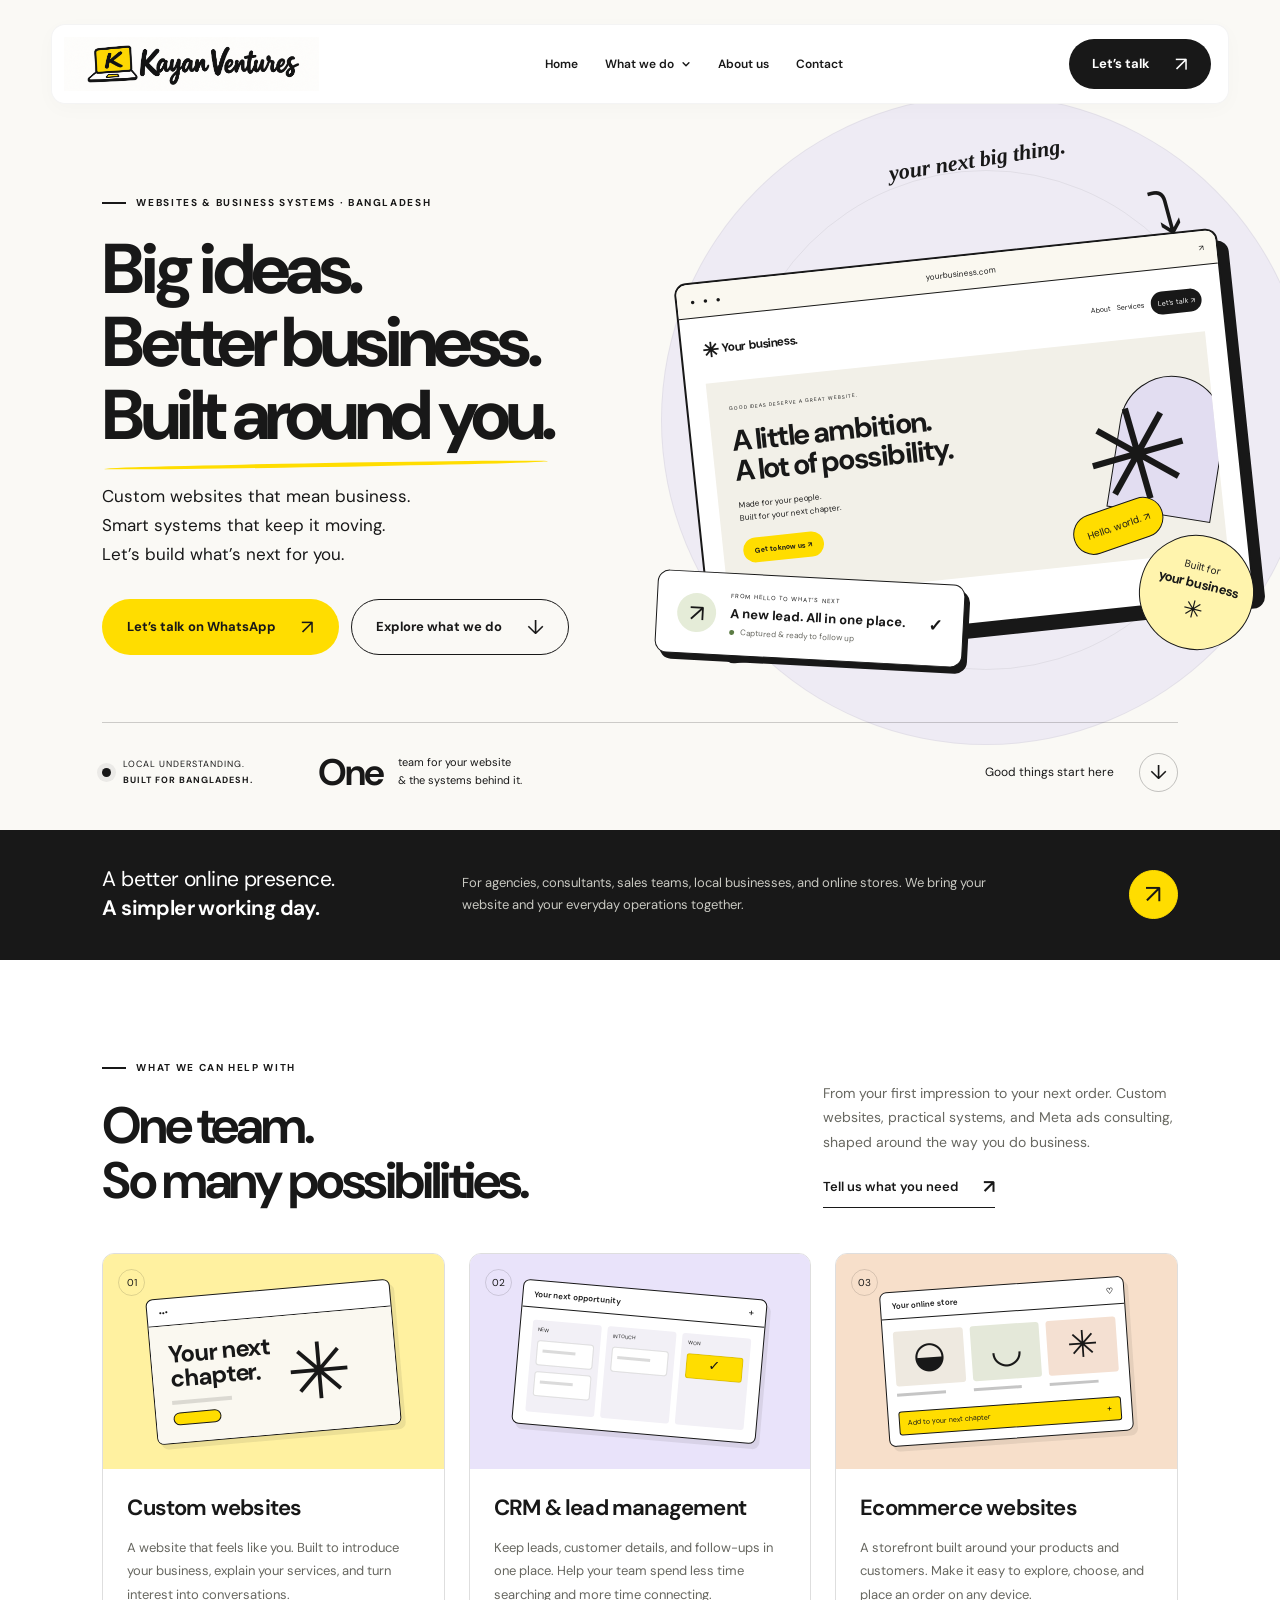
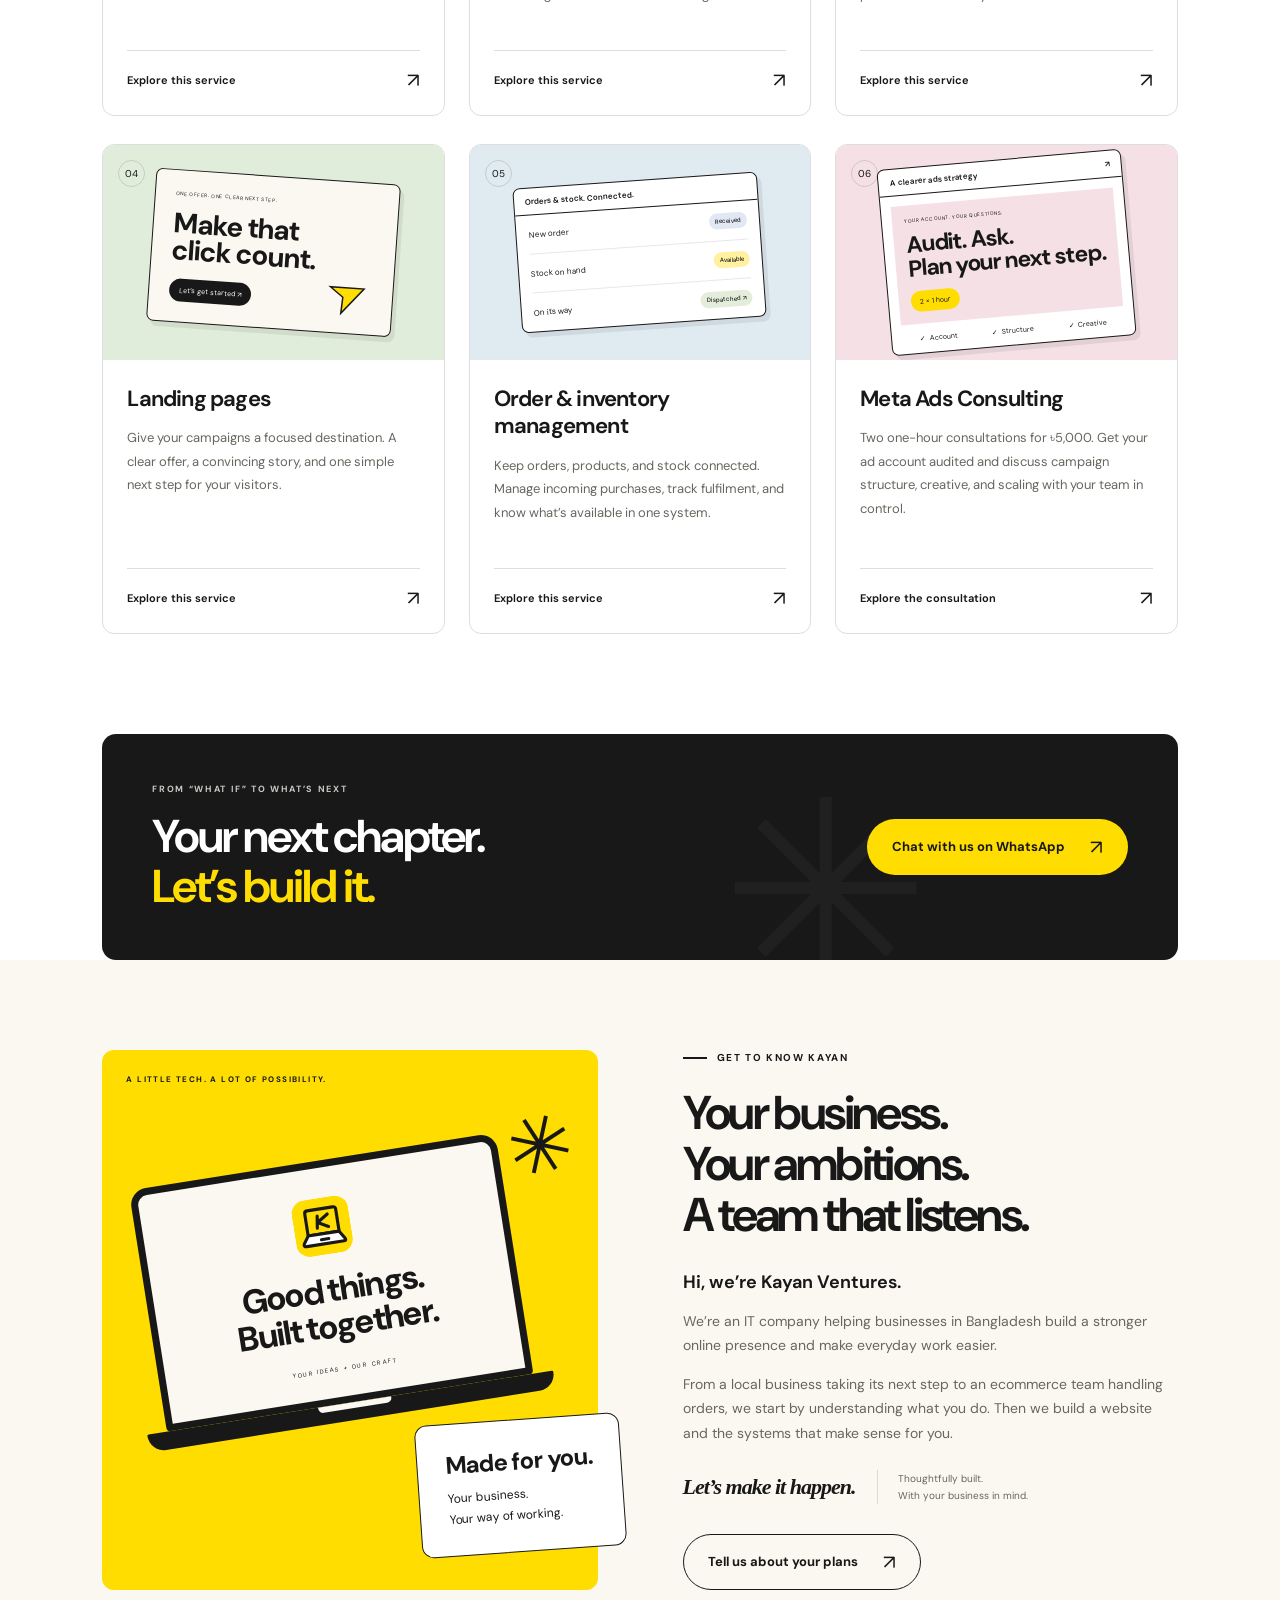
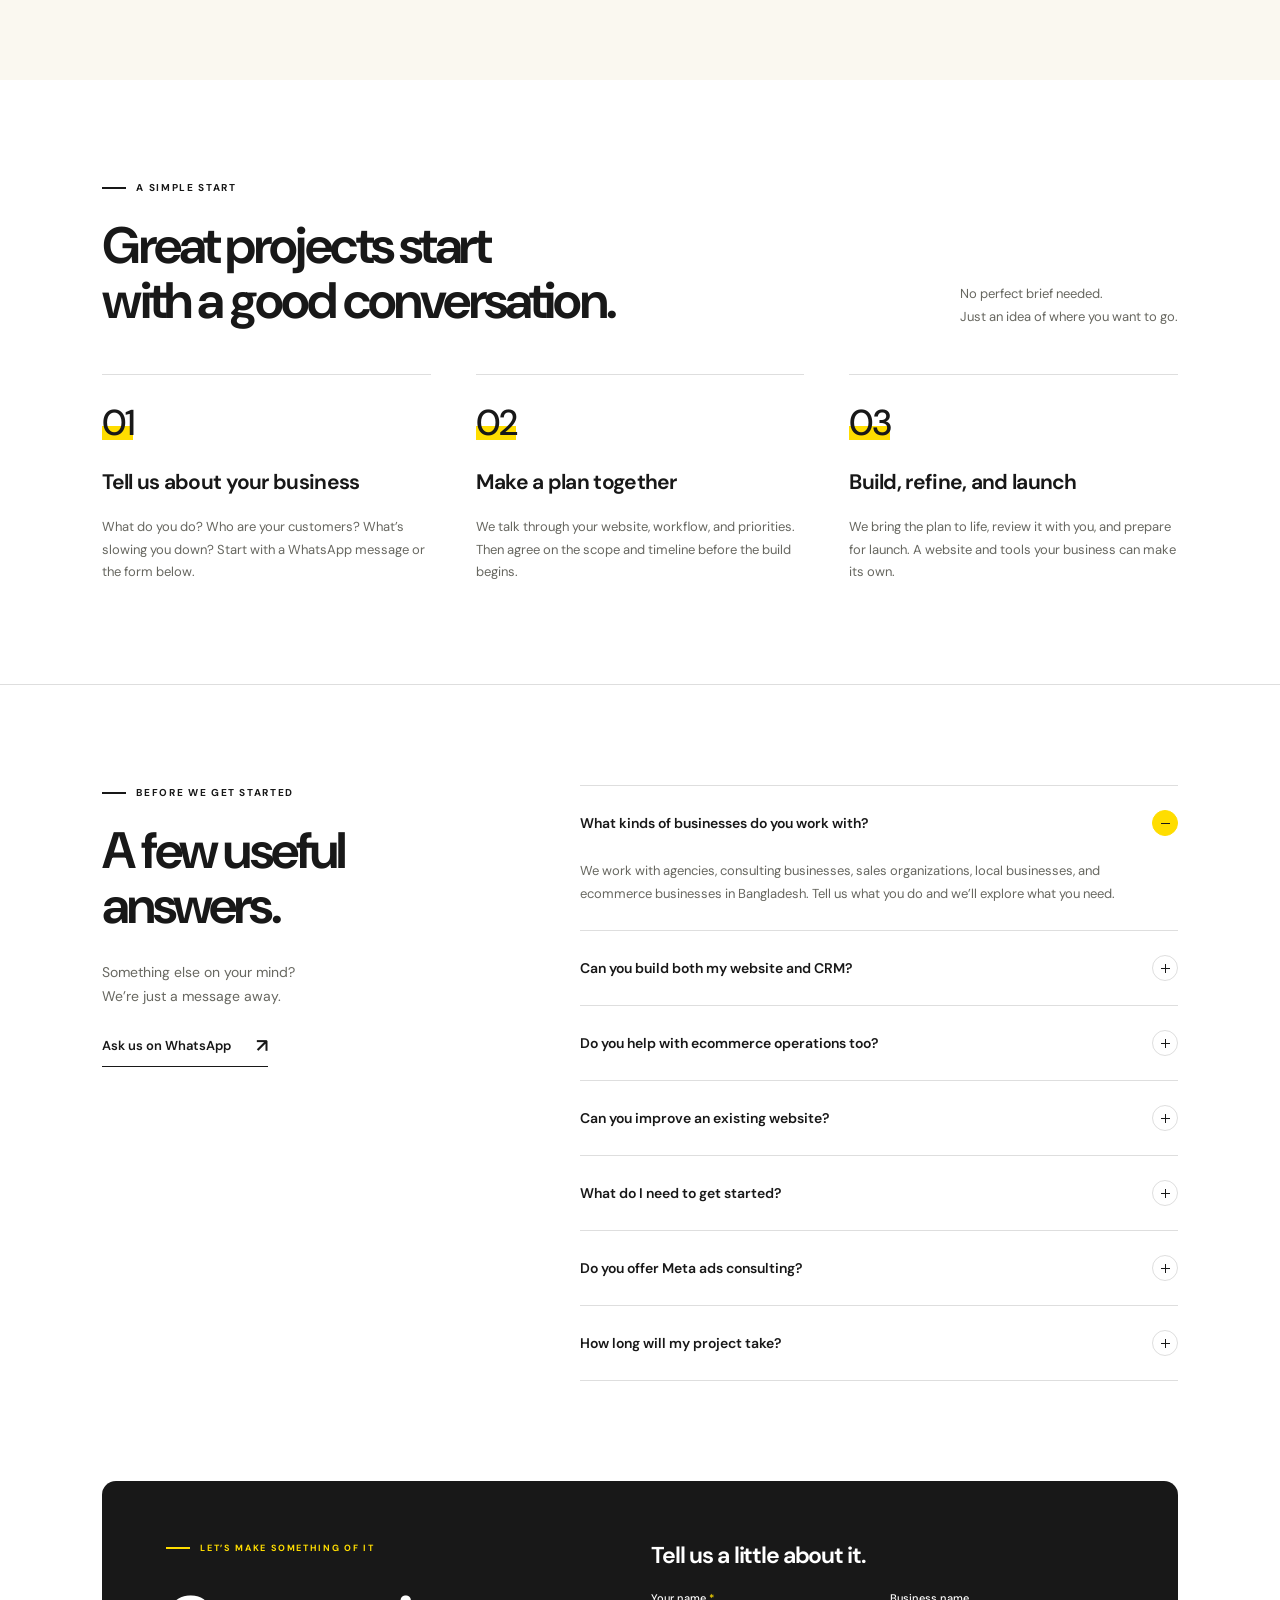
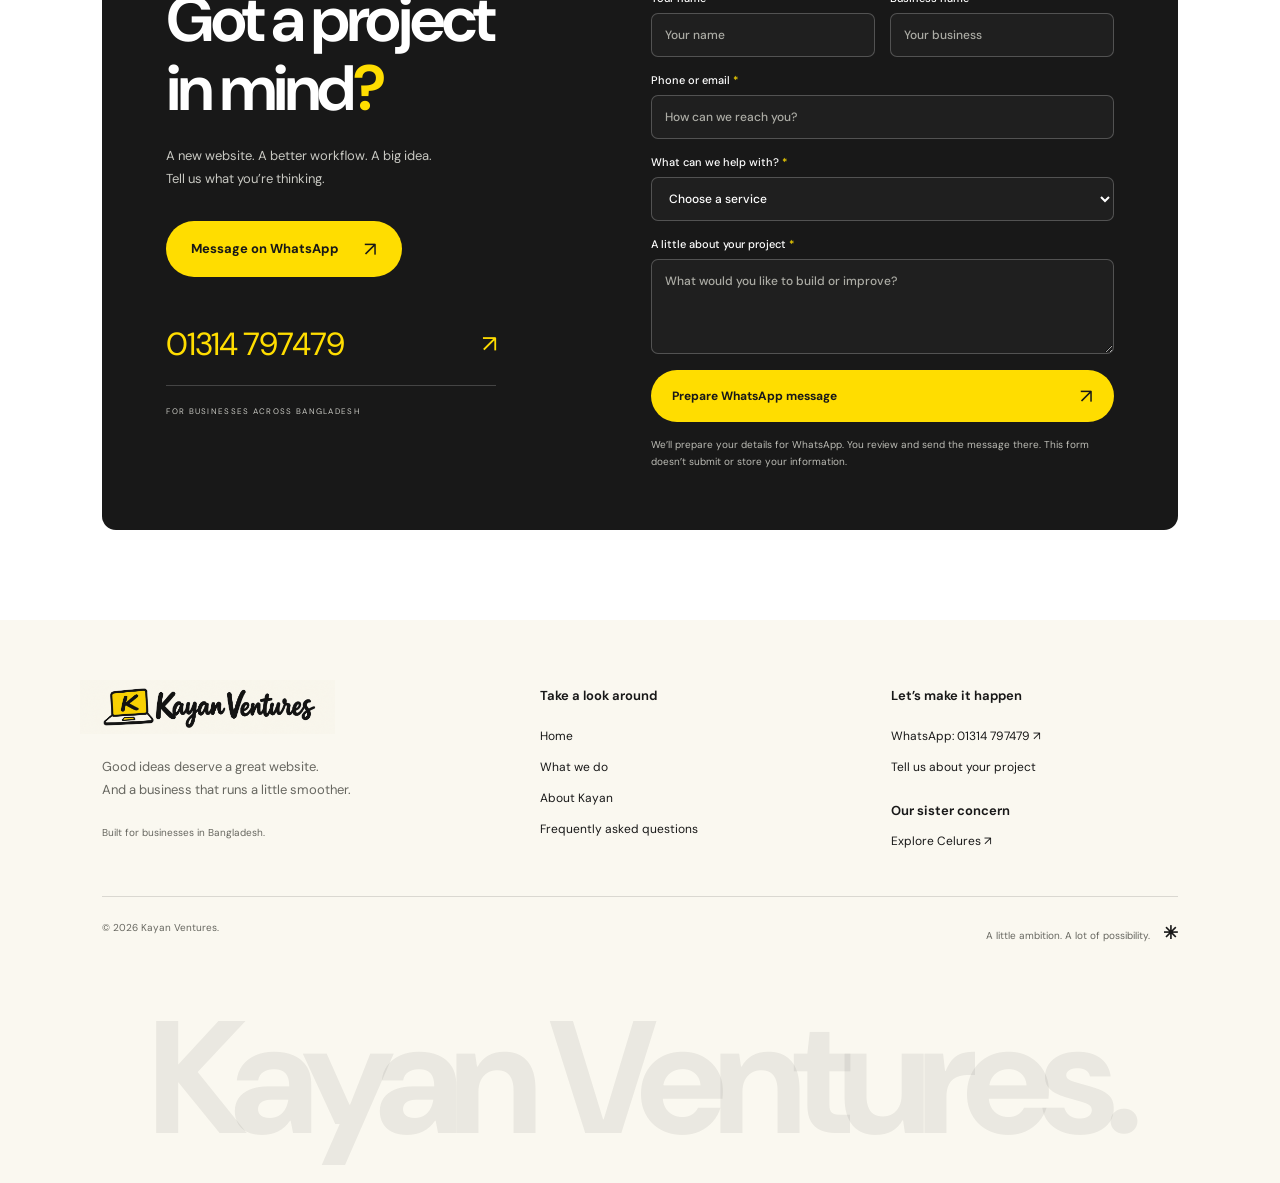
==== commit c4c1b6b6: "Replace Meta Ads Management with Meta Ads Consulting and trim service pages Add a Meta Ads Consultin" ====
--- a/index.html
+++ b/index.html
@@ -3,7 +3,7 @@
 <head>
 <meta charset="UTF-8"><meta name="viewport" content="width=device-width, initial-scale=1">
 <title>Kayan Ventures | Custom Websites & Business Systems in Bangladesh</title>
-<meta name="description" content="Custom websites, ecommerce, CRM, order and inventory systems, and Meta Ads Management for businesses in Bangladesh. Build your next chapter with Kayan Ventures.">
+<meta name="description" content="Custom websites, ecommerce, CRM, and order and inventory systems for businesses in Bangladesh. Build your next chapter with Kayan Ventures.">
 <meta name="theme-color" content="#ffdd00"><meta property="og:title" content="Kayan Ventures — Built around your business."><meta property="og:description" content="Custom websites and practical business systems for ambitious businesses in Bangladesh."><meta property="og:type" content="website">
 <link rel="icon" href="assets/brand/kayan-icon.svg" type="image/svg+xml"><link rel="preconnect" href="https://fonts.googleapis.com"><link rel="preconnect" href="https://fonts.gstatic.com" crossorigin><link href="https://fonts.googleapis.com/css2?family=DM+Sans:wght@400;450;500;550;600;650;700;750;800&display=swap" rel="stylesheet"><link rel="stylesheet" href="style.css"><link rel="stylesheet" href="homepage.css"><script src="homepage.js" defer></script>
 </head>
@@ -12,24 +12,24 @@
 <header class="nav" id="site-header">
 <a class="brand" href="#home" aria-label="Kayan Ventures home"><img src="assets/brand/kayan-logo.png" alt="Kayan Ventures" width="1983" height="793"></a>
 <button class="menu-toggle" aria-expanded="false" aria-controls="main-nav" aria-label="Open navigation"><span></span><span></span></button>
-<nav id="main-nav" aria-label="Main navigation"><a href="#home">Home</a><div class="services-nav"><button id="services-toggle" aria-expanded="false" aria-controls="services-menu">What we do <span aria-hidden="true">⌄</span></button><div class="services-menu" id="services-menu" hidden><p class="eyebrow">BUILT AROUND YOUR BUSINESS</p><a href="custom-websites.html">Custom websites <span aria-hidden="true">↗</span></a><a href="crm-lead-management.html">CRM & lead management <span aria-hidden="true">↗</span></a><a href="ecommerce-websites.html">Ecommerce websites <span aria-hidden="true">↗</span></a><a href="landing-pages.html">Landing pages <span aria-hidden="true">↗</span></a><a href="order-inventory-management.html">Order & inventory management <span aria-hidden="true">↗</span></a><a href="meta-ads-management.html">Meta Ads Management <span aria-hidden="true">↗</span></a></div></div><a href="#about">About us</a><a href="#contact">Contact</a></nav>
+<nav id="main-nav" aria-label="Main navigation"><a href="#home">Home</a><div class="services-nav"><button id="services-toggle" aria-expanded="false" aria-controls="services-menu">What we do <svg class="nav-chevron" viewBox="0 0 12 12" width="10" height="10" aria-hidden="true" focusable="false"><path d="M2.5 4.5 6 8l3.5-3.5" fill="none" stroke="currentColor" stroke-width="1.7" stroke-linecap="round" stroke-linejoin="round"/></svg></button><div class="services-menu" id="services-menu" hidden><p class="eyebrow">BUILT AROUND YOUR BUSINESS</p><a href="custom-websites.html">Custom websites <span aria-hidden="true">↗</span></a><a href="crm-lead-management.html">CRM & lead management <span aria-hidden="true">↗</span></a><a href="ecommerce-websites.html">Ecommerce websites <span aria-hidden="true">↗</span></a><a href="landing-pages.html">Landing pages <span aria-hidden="true">↗</span></a><a href="order-inventory-management.html">Order & inventory management <span aria-hidden="true">↗</span></a><a href="meta-ads-consulting.html">Meta Ads Consulting <span aria-hidden="true">↗</span></a></div></div><a href="#about">About us</a><a href="#contact">Contact</a></nav>
 <a class="btn dark nav-call" href="https://wa.me/8801314797479" target="_blank" rel="noopener noreferrer">Let’s talk <span aria-hidden="true">↗</span></a>
 </header>
 <main id="main">
 <section class="hero" id="home" aria-labelledby="hero-title">
 <div class="hero-copy"><p class="eyebrow"><span class="tiny-line"></span> WEBSITES & BUSINESS SYSTEMS · BANGLADESH</p><h1 id="hero-title">Big ideas.<br>Better business.<br><em>Built around you.</em></h1><p class="hero-sub">Custom websites that mean business.<br>Smart systems that keep it moving.<br>Let’s build what’s next for you.</p><div class="hero-buttons"><a class="btn dark" href="https://wa.me/8801314797479?text=Hi%20Kayan%20Ventures%2C%20I%27d%20like%20to%20discuss%20a%20project." target="_blank" rel="noopener noreferrer">Let’s talk on WhatsApp <span aria-hidden="true">↗</span></a><a class="btn outline" href="#services">Explore what we do <span aria-hidden="true">↓</span></a></div></div>
-<div class="hero-visual" role="img" aria-label="Illustration of a custom business website connected to a lead management system"><div class="orbit orbit-one"></div><div class="orbit orbit-two"></div><span class="handwritten visual-note">your next big thing.</span><span class="doodle-arrow" aria-hidden="true">⤵</span><div class="browser-mock"><div class="browser-bar"><span class="browser-dots">● ● ●</span><span>yourbusiness.com</span><span>↗</span></div><div class="mock-page"><div class="mock-nav"><b><span class="mini-star">✳</span> Your business.</b><span>About &nbsp; Services &nbsp; <i>Let’s talk ↗</i></span></div><div class="mock-content"><span class="mock-eyebrow">GOOD IDEAS DESERVE A GREAT WEBSITE.</span><strong>A little ambition.<br>A lot of possibility.</strong><p>Made for your people.<br>Built for your next chapter.</p><span class="mock-button">Get to know us ↗</span><div class="mock-art"><span class="art-window"></span><span class="art-disc">✳</span><span class="art-pill">Hello, world. ↗</span></div></div><div class="mock-footer"><span>Thoughtfully designed.</span><span>Uniquely yours. ✳</span></div></div></div><div class="lead-card"><div class="lead-icon">↗</div><div><small>FROM HELLO TO WHAT’S NEXT</small><strong>A new lead. All in one place.</strong><span><i></i> Captured & ready to follow up</span></div><b>✓</b></div><div class="visual-sticker"><span>Built for</span><strong>your business</strong><span>✳</span></div><span class="concept-label">ILLUSTRATIVE WEBSITE & CRM CONCEPT</span></div>
+<div class="hero-visual" role="img" aria-label="Illustration of a custom business website connected to a lead management system"><div class="orbit orbit-one"></div><div class="orbit orbit-two"></div><span class="handwritten visual-note">your next big thing.</span><span class="doodle-arrow" aria-hidden="true">⤵</span><div class="browser-mock"><div class="browser-bar"><span class="browser-dots">● ● ●</span><span>yourbusiness.com</span><span>↗</span></div><div class="mock-page"><div class="mock-nav"><b><span class="mini-star">✳</span> Your business.</b><span>About &nbsp; Services &nbsp; <i>Let’s talk ↗</i></span></div><div class="mock-content"><span class="mock-eyebrow">GOOD IDEAS DESERVE A GREAT WEBSITE.</span><strong>A little ambition.<br>A lot of possibility.</strong><p>Made for your people.<br>Built for your next chapter.</p><span class="mock-button">Get to know us ↗</span><div class="mock-art"><span class="art-window"></span><span class="art-disc">✳</span><span class="art-pill">Hello, world. ↗</span></div></div><div class="mock-footer"><span>Thoughtfully designed.</span><span>Uniquely yours. ✳</span></div></div></div><div class="lead-card"><div class="lead-icon">↗</div><div><small>FROM HELLO TO WHAT’S NEXT</small><strong>A new lead. All in one place.</strong><span><i></i> Captured & ready to follow up</span></div><b>✓</b></div><div class="visual-sticker"><span>Built for</span><strong>your business</strong><span>✳</span></div></div>
 <div class="hero-bottom"><div class="hero-location"><span class="location-dot"></span><span>LOCAL UNDERSTANDING.<br><b>BUILT FOR BANGLADESH.</b></span></div><div class="hero-stat"><strong>One</strong><span>team for your website<br>& the systems behind it.</span></div><a href="#services" class="hero-explore">Good things start here <span aria-hidden="true">↓</span></a></div>
 </section>
 <section class="intro-strip" aria-label="Our approach"><p>A better online presence.<br><strong>A simpler working day.</strong></p><p>For agencies, consultants, sales teams, local businesses, and online stores. We bring your website and your everyday operations together.</p><a href="#about" class="round-link" aria-label="Get to know Kayan Ventures">↗</a></section>
-<section class="section services" id="services" aria-labelledby="services-title"><div class="section-heading"><div><p class="eyebrow"><span class="tiny-line"></span> WHAT WE CAN HELP WITH</p><h2 id="services-title">One team.<br>So many possibilities.</h2></div><div class="section-intro"><p>From your first impression to your next order. Custom websites, practical systems, and Meta ads, shaped around the way you do business.</p><a class="text-link" href="#contact">Tell us what you need <span aria-hidden="true">↗</span></a></div></div>
+<section class="section services" id="services" aria-labelledby="services-title"><div class="section-heading"><div><p class="eyebrow"><span class="tiny-line"></span> WHAT WE CAN HELP WITH</p><h2 id="services-title">One team.<br>So many possibilities.</h2></div><div class="section-intro"><p>From your first impression to your next order. Custom websites, practical systems, and Meta ads consulting, shaped around the way you do business.</p><a class="text-link" href="#contact">Tell us what you need <span aria-hidden="true">↗</span></a></div></div>
 <div class="service-grid">
 <article class="service-card" id="websites"><div class="service-image yellow"><span class="service-number">01</span><div class="service-drawing website-drawing"><div class="drawing-bar">•••</div><div class="drawing-body"><div><b>Your next<br>chapter.</b><i></i><span></span></div><div class="drawing-star">✳</div></div></div></div><div class="service-copy"><h3>Custom websites</h3><p>A website that feels like you. Built to introduce your business, explain your services, and turn interest into conversations.</p><a class="learn" href="custom-websites.html">Explore this service <b aria-hidden="true">↗</b></a></div></article>
 <article class="service-card" id="crm"><div class="service-image lavender"><span class="service-number">02</span><div class="service-drawing crm-drawing"><div class="drawing-bar">Your next opportunity <span>＋</span></div><div class="kanban"><div><small>NEW</small><i></i><i></i></div><div><small>IN TOUCH</small><i></i></div><div><small>WON</small><i class="won">✓</i></div></div></div></div><div class="service-copy"><h3>CRM & lead management</h3><p>Keep leads, customer details, and follow-ups in one place. Help your team spend less time searching and more time connecting.</p><a class="learn" href="crm-lead-management.html">Explore this service <b aria-hidden="true">↗</b></a></div></article>
 <article class="service-card" id="ecommerce"><div class="service-image peach"><span class="service-number">03</span><div class="service-drawing shop-drawing"><div class="drawing-bar">Your online store <span>♡</span></div><div class="shop-items"><div><span>◒</span><i></i></div><div><span>◡</span><i></i></div><div><span>✳</span><i></i></div></div><div class="shop-cart">Add to your next chapter <b>＋</b></div></div></div><div class="service-copy"><h3>Ecommerce websites</h3><p>A storefront built around your products and customers. Make it easy to explore, choose, and place an order on any device.</p><a class="learn" href="ecommerce-websites.html">Explore this service <b aria-hidden="true">↗</b></a></div></article>
 <article class="service-card" id="landing-pages"><div class="service-image mint"><span class="service-number">04</span><div class="service-drawing landing-drawing"><span>ONE OFFER. ONE CLEAR NEXT STEP.</span><b>Make that<br>click count.</b><i>Let’s get started ↗</i><div class="cursor">➤</div></div></div><div class="service-copy"><h3>Landing pages</h3><p>Give your campaigns a focused destination. A clear offer, a convincing story, and one simple next step for your visitors.</p><a class="learn" href="landing-pages.html">Explore this service <b aria-hidden="true">↗</b></a></div></article>
 <article class="service-card" id="order-management"><div class="service-image blue"><span class="service-number">05</span><div class="service-drawing order-drawing"><div class="drawing-bar">Orders & stock. Connected.</div><div><span>New order</span><b>Received</b></div><div><span>Stock on hand</span><b>Available</b></div><div><span>On its way</span><b>Dispatched ↗</b></div></div></div><div class="service-copy"><h3>Order & inventory management</h3><p>Keep orders, products, and stock connected. Manage incoming purchases, track fulfilment, and know what’s available in one system.</p><a class="learn" href="order-inventory-management.html">Explore this service <b aria-hidden="true">↗</b></a></div></article>
-<article class="service-card" id="meta-ads"><div class="service-image pink"><span class="service-number">06</span><div class="service-drawing ads-drawing"><div class="drawing-bar">Your next campaign <span>↗</span></div><div class="ads-creative"><span>YOUR BRAND. YOUR STORY.</span><b>Meet your<br>next customer.</b><i>Let’s connect ↗</i><span class="ads-spark" aria-hidden="true">✳</span></div><div class="ads-stages"><span>Plan</span><span>Test</span><span>Refine</span></div></div></div><div class="service-copy"><h3>Meta Ads Management</h3><p>Reach potential customers on Facebook and Instagram. Campaign planning, creative direction, and ongoing management built around your goals.</p><a class="learn" href="meta-ads-management.html">Explore this service <b aria-hidden="true">↗</b></a></div></article>
+<article class="service-card" id="meta-ads"><div class="service-image pink"><span class="service-number">06</span><div class="service-drawing ads-drawing"><div class="drawing-bar">A clearer ads strategy <span>↗</span></div><div class="ads-creative"><span>YOUR ACCOUNT. YOUR QUESTIONS.</span><b>Audit. Ask.<br>Plan your next step.</b><i>2 × 1 hour</i></div><div class="ads-stages"><span>Account</span><span>Structure</span><span>Creative</span></div></div></div><div class="service-copy"><h3>Meta Ads Consulting</h3><p>Two one-hour consultations for ৳5,000. Get your ad account audited and discuss campaign structure, creative, and scaling with your team in control.</p><a class="learn" href="meta-ads-consulting.html">Explore the consultation <b aria-hidden="true">↗</b></a></div></article>
 </div></section>
 <section class="project-banner"><div><p class="eyebrow">FROM “WHAT IF” TO WHAT’S NEXT</p><h2>Your next chapter.<br><em>Let’s build it.</em></h2></div><a class="btn gold" href="https://wa.me/8801314797479" target="_blank" rel="noopener noreferrer">Chat with us on WhatsApp <span aria-hidden="true">↗</span></a><span class="banner-outline" aria-hidden="true">✳</span></section>
 <section class="about-section" id="about" aria-labelledby="about-title"><div class="about-photo"><span class="image-note">A LITTLE TECH. A LOT OF POSSIBILITY.</span><div class="about-laptop"><div class="laptop-screen"><img src="assets/brand/kayan-icon.svg" width="100" height="100" alt=""><strong>Good things.<br>Built together.</strong><span>YOUR IDEAS + OUR CRAFT</span></div><div class="laptop-base"></div></div><span class="about-spark" aria-hidden="true">✳</span><div class="experience-card"><strong>Made for you.</strong><p>Your business.<br>Your way of working.</p></div></div><div class="about-copy"><p class="eyebrow"><span class="tiny-line"></span> GET TO KNOW KAYAN</p><h2 id="about-title">Your business.<br>Your ambitions.<br>A team that listens.</h2><p class="about-lead">Hi, we’re Kayan Ventures.</p><p>We’re an IT company helping businesses in Bangladesh build a stronger online presence and make everyday work easier.</p><p>From a local business taking its next step to an ecommerce team handling orders, we start by understanding what you do. Then we build a website and the systems that make sense for you.</p><div class="about-signoff"><span class="handwritten">Let’s make it happen.</span><span>Thoughtfully built.<br>With your business in mind.</span></div><a class="btn outline" href="#contact">Tell us about your plans <span aria-hidden="true">↗</span></a></div></section>
@@ -40,11 +40,11 @@
 <details><summary>Do you help with ecommerce operations too?<span aria-hidden="true"></span></summary><p>Yes. Along with ecommerce websites and landing pages, we build order and inventory management systems. We’ll map how you receive orders, manage stock, and process purchases before deciding what to build.</p></details>
 <details><summary>Can you improve an existing website?<span aria-hidden="true"></span></summary><p>Share your current website and what you’d like to change. We’ll review it with you and discuss whether improvements or a fresh build would make more sense.</p></details>
 <details><summary>What do I need to get started?<span aria-hidden="true"></span></summary><p>A short introduction to your business is enough to start. If you have a current website, brand assets, or examples you like, send them along on WhatsApp.</p></details>
-<details><summary>Can you manage our Facebook and Instagram ads?<span aria-hidden="true"></span></summary><p>Yes. Our Meta Ads Management service covers campaign planning, creative direction, monitoring, and refinement. We’ll discuss your goals, audience, and advertising budget before getting started. <a href="meta-ads-management.html">Explore Meta Ads Management</a>.</p></details>
+<details><summary>Do you offer Meta ads consulting?<span aria-hidden="true"></span></summary><p>Yes. Get two one-hour consultations for ৳5,000 to discuss your ad account, campaign structure, creative, and scaling questions. You or your team manage the campaigns. <a href="meta-ads-consulting.html">Explore Meta Ads Consulting</a>.</p></details>
 <details><summary>How long will my project take?<span aria-hidden="true"></span></summary><p>Timing depends on the scope, content, and systems involved. We’ll discuss priorities and agree on a realistic timeline once we understand your project.</p></details>
 </div></section>
 <section class="contact-section" id="contact" aria-labelledby="contact-title"><div class="contact-copy"><p class="eyebrow"><span class="tiny-line"></span> LET’S MAKE SOMETHING OF IT</p><h2 id="contact-title">Got a project<br>in mind<span>?</span></h2><p>A new website. A better workflow. A big idea.<br>Tell us what you’re thinking.</p><a class="btn gold" href="https://wa.me/8801314797479" target="_blank" rel="noopener noreferrer">Message on WhatsApp <span aria-hidden="true">↗</span></a><a class="contact-phone" href="https://wa.me/8801314797479" target="_blank" rel="noopener noreferrer">01314 797479 <span aria-hidden="true">↗</span></a><span class="contact-location">FOR BUSINESSES ACROSS BANGLADESH</span></div>
-<form class="contact-form" id="contact-form"><h3>Tell us a little about it.</h3><div class="form-row"><label>Your name <span>*</span><input name="name" autocomplete="name" placeholder="Your name" maxlength="100" required></label><label>Business name<input name="business" autocomplete="organization" placeholder="Your business" maxlength="150"></label></div><label>Phone or email <span>*</span><input name="contact" placeholder="How can we reach you?" maxlength="150" required></label><label>What can we help with? <span>*</span><select name="service" id="service-select" required><option value="">Choose a service</option><option>Custom website</option><option>CRM & lead management</option><option>Ecommerce website</option><option>Landing page</option><option>Order & inventory management</option><option>Meta Ads Management</option><option>A few things / let’s discuss</option></select></label><label>A little about your project <span>*</span><textarea name="message" placeholder="What would you like to build or improve?" rows="3" maxlength="2000" required></textarea></label><button class="btn gold" type="submit">Prepare WhatsApp message <span aria-hidden="true">↗</span></button><p class="form-note">We’ll prepare your details for WhatsApp. You review and send the message there. This form doesn’t submit or store your information.</p><div id="form-result" class="form-result" role="status" hidden><p>Your message is ready. Open WhatsApp to review and send it.</p><a id="message-link" class="btn gold" target="_blank" rel="noopener noreferrer">Continue to WhatsApp <span aria-hidden="true">↗</span></a></div></form>
+<form class="contact-form" id="contact-form"><h3>Tell us a little about it.</h3><div class="form-row"><label>Your name <span>*</span><input name="name" autocomplete="name" placeholder="Your name" maxlength="100" required></label><label>Business name<input name="business" autocomplete="organization" placeholder="Your business" maxlength="150"></label></div><label>Phone or email <span>*</span><input name="contact" placeholder="How can we reach you?" maxlength="150" required></label><label>What can we help with? <span>*</span><select name="service" id="service-select" required><option value="">Choose a service</option><option>Custom website</option><option>CRM & lead management</option><option>Ecommerce website</option><option>Landing page</option><option>Order & inventory management</option><option>Meta Ads Consulting</option><option>A few things / let’s discuss</option></select></label><label>A little about your project <span>*</span><textarea name="message" placeholder="What would you like to build or improve?" rows="3" maxlength="2000" required></textarea></label><button class="btn gold" type="submit">Prepare WhatsApp message <span aria-hidden="true">↗</span></button><p class="form-note">We’ll prepare your details for WhatsApp. You review and send the message there. This form doesn’t submit or store your information.</p><div id="form-result" class="form-result" role="status" hidden><p>Your message is ready. Open WhatsApp to review and send it.</p><a id="message-link" class="btn gold" target="_blank" rel="noopener noreferrer">Continue to WhatsApp <span aria-hidden="true">↗</span></a></div></form>
 <noscript><style>.contact-form{display:none}</style><p>JavaScript is needed to prepare a message with this form. You can <a href="https://wa.me/8801314797479">contact us directly on WhatsApp</a>.</p></noscript>
 </section>
 </main>
--- a/style.css
+++ b/style.css
@@ -1,5 +1,5 @@
 :root{--ink:#181818;--gold:#ffdd00;--paper:#fff;--cream:#faf8f0;--muted:#676760;--line:#18181824}*{box-sizing:border-box}html{scroll-behavior:smooth;scroll-padding-top:35px}body{margin:0;background:var(--paper);color:var(--ink);font-family:'DM Sans',Arial,sans-serif;font-size:16px;-webkit-font-smoothing:antialiased}a{color:inherit;text-decoration:none}button,input,select,textarea{font:inherit}button,a{-webkit-tap-highlight-color:transparent}button{cursor:pointer}button:focus-visible,a:focus-visible,input:focus-visible,select:focus-visible,textarea:focus-visible,summary:focus-visible{outline:3px solid #826d00;outline-offset:5px}img{max-width:100%;display:block}[hidden]{display:none!important}h1,h2,h3,p{margin-top:0}h1,h2,h3{letter-spacing:-.055em}h2{font-size:clamp(36px,4vw,58px);font-weight:650;line-height:1.08;margin-bottom:0}h3{font-size:23px;font-weight:650;line-height:1.25}p{line-height:1.75}.eyebrow{display:flex;align-items:center;gap:10px;font-size:10px;font-weight:700;letter-spacing:1.65px;line-height:1.6;margin-bottom:22px}.tiny-line{width:24px;height:2px;background:currentColor;display:inline-block;flex-shrink:0}.btn{display:inline-flex;align-items:center;justify-content:center;gap:25px;padding:17px 24px;border:1px solid transparent;border-radius:100px;font-size:13px;font-weight:700;line-height:1.4;transition:transform .2s,background .2s}.btn span{font-size:20px;font-weight:400;line-height:1}.btn:hover{transform:translateY(-3px)}.btn.dark{background:var(--ink);color:#fff}.btn.dark:hover{background:#343434}.btn.gold{background:var(--gold);color:var(--ink)}.btn.gold:hover{background:#ffe742}.btn.outline{border-color:var(--ink);background:transparent}.text-link{display:inline-flex;justify-content:space-between;align-items:center;gap:25px;font-size:13px;font-weight:600;border-bottom:1px solid currentColor;padding-bottom:8px;margin-top:10px}.text-link:hover{border-color:#b29a00}.text-link span{font-size:19px}.section{padding:100px 8%;max-width:1700px;margin:auto}.section-heading{display:flex;align-items:flex-end;justify-content:space-between;gap:50px;margin-bottom:45px}.section-intro{max-width:355px}.section-intro p{color:var(--muted);font-size:14px;margin-bottom:10px}.skip-link{position:fixed;top:-100px;left:15px;background:var(--ink);color:#fff;padding:15px;z-index:100}.skip-link:focus{top:15px}.handwritten{font-family:'Segoe Print','Comic Sans MS',cursive;font-style:italic;font-weight:700}.brand{display:block;width:255px;height:54px;overflow:hidden;flex-shrink:0}.brand img{width:100%;height:100%;object-fit:cover;mix-blend-mode:multiply}
-.nav{position:absolute;z-index:20;left:4%;top:24px;width:92%;display:flex;align-items:center;justify-content:space-between;gap:20px;background:#fff;border:1px solid #1818180c;border-radius:14px;padding:12px 17px 12px 12px;box-shadow:0 5px 20px #18181806}.nav nav{display:flex;align-items:center;gap:27px}.nav nav>a,.nav nav button{font-size:12px;font-weight:600}.nav nav>a:hover{text-decoration:underline;text-underline-offset:6px}.nav-call{padding:14px 22px}.services-nav{position:relative}.services-nav>button{background:none;border:0;padding:17px 0;color:var(--ink);display:flex;align-items:center;gap:7px}.services-menu{position:absolute;top:100%;left:-40px;background:white;border:1px solid var(--line);border-radius:12px;padding:22px;width:320px;box-shadow:0 15px 40px #18181818}.services-menu .eyebrow{font-size:8px;margin:0 0 12px}.services-menu a{display:flex;justify-content:space-between;font-size:13px;padding:12px 0;border-bottom:1px solid var(--line)}.services-menu a:last-child{border:0}.services-menu a:hover{color:#726100}.menu-toggle{display:none}
+.nav{position:absolute;z-index:20;left:4%;top:24px;width:92%;display:flex;align-items:center;justify-content:space-between;gap:20px;background:#fff;border:1px solid #1818180c;border-radius:14px;padding:12px 17px 12px 12px;box-shadow:0 5px 20px #18181806}.nav nav{display:flex;align-items:center;gap:27px}.nav nav>a,.nav nav button{font-size:12px;font-weight:600}.nav nav>a:hover{text-decoration:underline;text-underline-offset:6px}.nav-call{padding:14px 22px}.services-nav{position:relative}.services-nav>button{background:none;border:0;padding:17px 0;color:var(--ink);display:flex;align-items:center;gap:7px}.nav-chevron{flex:none;transition:transform .2s ease}.services-nav>button[aria-expanded="true"] .nav-chevron{transform:rotate(180deg)}.services-menu{position:absolute;top:100%;left:-40px;background:white;border:1px solid var(--line);border-radius:12px;padding:22px;width:320px;box-shadow:0 15px 40px #18181818}.services-menu .eyebrow{font-size:8px;margin:0 0 12px}.services-menu a{display:flex;justify-content:space-between;font-size:13px;padding:12px 0;border-bottom:1px solid var(--line)}.services-menu a:last-child{border:0}.services-menu a:hover{color:#726100}.menu-toggle{display:none}
 .hero{min-height:830px;padding:190px 8% 170px;background:var(--gold);position:relative;overflow:hidden;display:flex;align-items:center}.hero-copy{position:relative;width:56%;z-index:2}.hero h1{font-size:clamp(54px,5.5vw,82px);font-weight:750;line-height:1.04;letter-spacing:-.065em;margin:0 0 28px}.hero h1 em{font-style:normal;position:relative}.hero h1 em:after{content:'';height:4px;position:absolute;left:2px;right:5px;bottom:-6px;background:var(--ink);border-radius:50%;transform:rotate(-1deg)}.hero-sub{font-size:17px;line-height:1.7;margin:30px 0}.hero-buttons{display:flex;gap:12px;flex-wrap:wrap}.hero-bottom{position:absolute;bottom:34px;left:8%;right:8%;display:flex;align-items:center;gap:65px;border-top:1px solid #18181833;padding-top:25px;z-index:3}.hero-location{display:flex;gap:12px;align-items:center;font-size:9px;line-height:1.8;letter-spacing:1px}.location-dot{height:9px;width:9px;border-radius:50%;background:var(--ink);box-shadow:0 0 0 5px #18181810}.hero-location b{font-weight:700}.hero-stat{display:flex;align-items:center;gap:15px}.hero-stat strong{font-size:37px;font-weight:650;letter-spacing:-2px}.hero-stat>span{font-size:11px;line-height:1.6}.hero-explore{display:flex;gap:25px;align-items:center;margin-left:auto;font-size:12px}.hero-explore>span{height:39px;width:39px;border:1px solid #18181840;border-radius:50%;display:grid;place-items:center;font-size:20px}.intro-strip{padding:35px 8%;display:flex;align-items:center;gap:70px;border-bottom:1px solid var(--line);background:var(--cream)}.intro-strip>p:first-child{font-size:21px;line-height:1.4;letter-spacing:-.6px;min-width:290px;margin:0}.intro-strip>p:first-child strong{font-weight:650}.intro-strip>p:nth-child(2){color:var(--muted);font-size:13px;max-width:530px;margin:0}.round-link{display:grid;place-items:center;width:49px;height:49px;border:1px solid var(--line);border-radius:50%;font-size:26px;margin-left:auto;flex-shrink:0}.round-link:hover{background:var(--gold)}
 .service-grid{display:grid;grid-template-columns:repeat(3,minmax(0,1fr));gap:28px 24px}.service-card{border:1px solid var(--line);border-radius:12px;overflow:hidden;transition:transform .25s}.service-card:hover{transform:translateY(-5px)}.service-image{height:215px;position:relative;display:grid;place-items:center;overflow:hidden}.service-number{position:absolute;top:15px;left:15px;width:27px;height:27px;display:grid;place-items:center;border:1px solid #18181824;border-radius:50%;font-size:10px;z-index:1}.yellow{background:#fff1a0}.lavender{background:#e9e3fa}.peach{background:#f7dfca}.mint{background:#e1eddb}.blue{background:#dfeaf1}.pink{background:#f5e0e6}.service-copy{padding:25px 24px 22px}.service-copy h3{font-size:22px;letter-spacing:-.8px;margin-bottom:14px}.service-copy p{font-size:13px;color:var(--muted);line-height:1.8;min-height:92px;margin:0 0 22px}.learn{display:flex;justify-content:space-between;align-items:center;gap:12px;border-top:1px solid var(--line);padding-top:16px;font-size:11px;font-weight:650}.learn b{font-size:20px;font-weight:400}.project-banner{position:relative;isolation:isolate;margin:0 8%;background:var(--ink);border-radius:14px;padding:48px 50px;display:flex;align-items:center;justify-content:space-between;gap:30px;color:white;overflow:hidden}.project-banner .eyebrow{color:#c9c9c2;font-size:9px;margin-bottom:16px}.project-banner h2{font-size:46px;letter-spacing:-2px}.project-banner em{color:var(--gold);font-style:normal}.project-banner .btn{position:relative;z-index:1}.banner-outline{position:absolute;right:23%;top:10px;font-size:250px;line-height:1.2;color:#ffffff09;z-index:-1}
 .about-section{padding:90px 8%;display:grid;grid-template-columns:1fr 1fr;gap:85px;background:var(--cream);align-items:center}.about-photo{position:relative;min-height:540px;background:var(--gold);border-radius:12px}.image-note{position:absolute;top:24px;left:24px;font-size:8px;letter-spacing:1.4px;font-weight:700}.experience-card{position:absolute;right:-25px;bottom:38px;padding:25px 28px;background:white;border:1.5px solid var(--ink);border-radius:12px;transform:rotate(-4deg)}.experience-card strong{font-size:24px;letter-spacing:-1px}.experience-card p{font-size:12px;margin:8px 0 0}.about-copy h2{font-size:clamp(35px,3.7vw,53px);margin:0 0 26px}.about-copy>p:not(.eyebrow){font-size:14px;color:var(--muted)}.about-copy>.about-lead{font-size:18px!important;color:var(--ink)!important;font-weight:650;margin-bottom:10px}.about-signoff{display:flex;align-items:center;gap:22px;margin:25px 0 30px}.about-signoff .handwritten{font-size:22px;letter-spacing:-1px}.about-signoff>span:last-child{padding-left:20px;border-left:1px solid var(--line);font-size:10px;color:var(--muted);line-height:1.7}.process .section-heading>p{font-size:13px;color:var(--muted);margin:0}.process-grid{display:grid;grid-template-columns:repeat(3,1fr);gap:45px}.process-grid article{border-top:1px solid var(--line);padding-top:24px}.step-number{display:inline-block;font-size:36px;font-weight:500;letter-spacing:-2px;margin-bottom:23px;background:linear-gradient(transparent 57%,var(--gold) 57%,var(--gold) 87%,transparent 87%)}.process-grid h3{font-size:21px;letter-spacing:-.7px}.process-grid p{font-size:13px;color:var(--muted);margin:0}.faq{border-top:1px solid var(--line);display:grid;grid-template-columns:.8fr 1.2fr;gap:80px}.faq h2{margin-bottom:26px}.faq>div>p:not(.eyebrow){font-size:14px;color:var(--muted)}.faq details{border-bottom:1px solid var(--line)}.faq details:first-child{border-top:1px solid var(--line)}.faq summary{display:flex;justify-content:space-between;gap:24px;align-items:center;padding:24px 0;font-weight:600;font-size:14px;list-style:none;cursor:pointer}.faq summary::-webkit-details-marker{display:none}.faq summary>span{flex-shrink:0;display:block;width:26px;height:26px;border:1px solid var(--line);border-radius:50%;position:relative}.faq summary>span:before,.faq summary>span:after{content:'';width:9px;height:1px;background:var(--ink);position:absolute;left:8px;top:12px}.faq summary>span:after{transform:rotate(90deg)}.faq details[open] summary>span{background:var(--gold);border-color:var(--gold)}.faq details[open] summary>span:after{transform:rotate(0)}.faq details>p{font-size:13px;color:var(--muted);margin:0;padding:0 35px 24px 0}
--- a/homepage.css
+++ b/homepage.css
@@ -4,7 +4,6 @@
 .ads-creative>span:first-child{display:block;font-size:5px;letter-spacing:.6px;margin-bottom:9px}
 .ads-creative>b{display:block;font-size:23px;letter-spacing:-1px;line-height:1.04;position:relative;z-index:1}
 .ads-creative>i{display:inline-block;font-style:normal;font-size:7px;padding:6px 9px;border-radius:20px;background:var(--gold);margin-top:10px}
-.ads-spark{position:absolute;right:5px;bottom:12px;font-size:65px;line-height:1;color:#181818;transform:rotate(10deg)}
 .ads-stages{display:flex;justify-content:space-around;font-size:7px;padding:0 10px 10px}
 .ads-stages>span:before{content:'✓';margin-right:4px}
 .service-copy{display:flex;flex-direction:column;flex:1}
@@ -18,19 +17,18 @@
 .hero .orbit-one{background:#eeebf4;border-color:#1818180d}
 .hero .orbit-two{border-color:#18181810}
 .hero .visual-sticker{background:#fff4ad}
-.hero .concept-label{color:var(--muted)}
 .intro-strip{background:var(--ink);color:#fff;border-bottom-color:transparent}
 .intro-strip>p:nth-child(2){color:#c9c9c2}
 .intro-strip .round-link{background:var(--gold);color:var(--ink);border-color:var(--gold)}
 .intro-strip .round-link:hover{background:#ffe742;border-color:#ffe742}
 .intro-strip .round-link:focus-visible{outline-color:var(--gold)}
-.hero-visual{position:absolute;width:44%;max-width:660px;height:490px;right:2%;top:185px}.orbit{position:absolute;border:1px solid #1818181c;border-radius:50%;width:650px;height:650px;left:-30px;top:-90px}.orbit-two{width:500px;height:500px;top:-15px;left:45px}.visual-note{position:absolute;top:-38px;left:35%;font-size:22px;transform:rotate(-9deg)}.doodle-arrow{position:absolute;top:-12px;right:13%;font-size:62px;transform:rotate(-15deg)}.browser-mock{position:absolute;top:70px;left:0;width:97%;background:#fff;border:2px solid var(--ink);border-radius:12px;overflow:hidden;transform:rotate(-6deg);box-shadow:10px 13px 0 #181818}.browser-bar{height:34px;display:flex;align-items:center;justify-content:space-between;padding:0 13px;border-bottom:1.5px solid var(--ink);font-size:8px;background:#faf8f0}.browser-dots{font-size:8px;letter-spacing:3px}.mock-page{padding:20px}.mock-nav{display:flex;align-items:center;justify-content:space-between;gap:10px;font-size:7px}.mock-nav>b{font-size:12px;letter-spacing:-.4px}.mini-star{font-size:20px;vertical-align:middle}.mock-nav i{font-style:normal;background:var(--ink);color:#fff;border-radius:20px;padding:7px}.mock-content{position:relative;margin-top:20px;background:#f2f0e8;padding:24px 20px 25px;min-height:220px;overflow:hidden}.mock-eyebrow{font-size:5px;letter-spacing:1px;display:block;margin-bottom:14px}.mock-content>strong{font-size:29px;line-height:1.04;letter-spacing:-1.5px;display:block;position:relative;z-index:1}.mock-content>p{font-size:8px;line-height:1.6;margin:13px 0}.mock-button{display:inline-block;border-radius:30px;padding:8px 11px;background:var(--gold);font-size:7px;font-weight:700;position:relative;z-index:1}.mock-art{position:absolute;right:-10px;top:40px;width:145px;height:170px}.art-window{position:absolute;top:0;right:5px;width:105px;height:140px;border:1.5px solid var(--ink);border-radius:70px 70px 0 0;background:#e2ddf1;transform:rotate(15deg)}.art-disc{position:absolute;left:2px;top:8px;font-size:128px;line-height:1.1;transform:rotate(-10deg)}.art-pill{position:absolute;bottom:5px;left:-18px;border:1.5px solid var(--ink);background:var(--gold);border-radius:40px;padding:13px;font-size:10px;transform:rotate(-13deg)}.mock-footer{display:flex;justify-content:space-between;font-size:7px;padding-top:17px}.lead-card{position:absolute;bottom:15px;left:-35px;background:#fff;border:1.5px solid var(--ink);border-radius:12px;display:flex;align-items:center;gap:14px;padding:18px 20px;box-shadow:5px 6px 0 #181818;transform:rotate(3deg);z-index:2}.lead-icon{width:39px;height:39px;background:#e5ecd8;border-radius:50%;display:grid;place-items:center;font-size:24px}.lead-card small{font-size:6px;letter-spacing:1px;display:block}.lead-card strong{font-size:13px;display:block;margin:5px 0}.lead-card div>span{font-size:8px;color:var(--muted);display:block}.lead-card i{display:inline-block;width:5px;height:5px;background:#5b7b44;border-radius:50%;margin-right:4px}.lead-card>b{font-size:17px;margin-left:10px}.visual-sticker{position:absolute;bottom:25px;right:0;border:1.5px solid var(--ink);border-radius:50%;height:115px;width:115px;background:#f2eee3;display:flex;flex-direction:column;justify-content:center;align-items:center;gap:2px;transform:rotate(14deg);z-index:3}.visual-sticker span{font-size:10px}.visual-sticker strong{font-size:13px;letter-spacing:-.5px}.visual-sticker span:last-child{font-size:24px}.concept-label{position:absolute;left:60px;bottom:-24px;font-size:6px;letter-spacing:1.1px;color:#514800}
+.hero-visual{position:absolute;width:44%;max-width:660px;height:490px;right:2%;top:185px}.orbit{position:absolute;border:1px solid #1818181c;border-radius:50%;width:650px;height:650px;left:-30px;top:-90px}.orbit-two{width:500px;height:500px;top:-15px;left:45px}.visual-note{position:absolute;top:-38px;left:35%;font-size:22px;transform:rotate(-9deg)}.doodle-arrow{position:absolute;top:-12px;right:13%;font-size:62px;transform:rotate(-15deg)}.browser-mock{position:absolute;top:70px;left:0;width:97%;background:#fff;border:2px solid var(--ink);border-radius:12px;overflow:hidden;transform:rotate(-6deg);box-shadow:10px 13px 0 #181818}.browser-bar{height:34px;display:flex;align-items:center;justify-content:space-between;padding:0 13px;border-bottom:1.5px solid var(--ink);font-size:8px;background:#faf8f0}.browser-dots{font-size:8px;letter-spacing:3px}.mock-page{padding:20px}.mock-nav{display:flex;align-items:center;justify-content:space-between;gap:10px;font-size:7px}.mock-nav>b{font-size:12px;letter-spacing:-.4px}.mini-star{font-size:20px;vertical-align:middle}.mock-nav i{font-style:normal;background:var(--ink);color:#fff;border-radius:20px;padding:7px}.mock-content{position:relative;margin-top:20px;background:#f2f0e8;padding:24px 20px 25px;min-height:220px;overflow:hidden}.mock-eyebrow{font-size:5px;letter-spacing:1px;display:block;margin-bottom:14px}.mock-content>strong{font-size:29px;line-height:1.04;letter-spacing:-1.5px;display:block;position:relative;z-index:1}.mock-content>p{font-size:8px;line-height:1.6;margin:13px 0}.mock-button{display:inline-block;border-radius:30px;padding:8px 11px;background:var(--gold);font-size:7px;font-weight:700;position:relative;z-index:1}.mock-art{position:absolute;right:-10px;top:40px;width:145px;height:170px}.art-window{position:absolute;top:0;right:5px;width:105px;height:140px;border:1.5px solid var(--ink);border-radius:70px 70px 0 0;background:#e2ddf1;transform:rotate(15deg)}.art-disc{position:absolute;left:2px;top:8px;font-size:128px;line-height:1.1;transform:rotate(-10deg)}.art-pill{position:absolute;bottom:5px;left:-18px;border:1.5px solid var(--ink);background:var(--gold);border-radius:40px;padding:13px;font-size:10px;transform:rotate(-13deg)}.mock-footer{display:flex;justify-content:space-between;font-size:7px;padding-top:17px}.lead-card{position:absolute;bottom:15px;left:-35px;background:#fff;border:1.5px solid var(--ink);border-radius:12px;display:flex;align-items:center;gap:14px;padding:18px 20px;box-shadow:5px 6px 0 #181818;transform:rotate(3deg);z-index:2}.lead-icon{width:39px;height:39px;background:#e5ecd8;border-radius:50%;display:grid;place-items:center;font-size:24px}.lead-card small{font-size:6px;letter-spacing:1px;display:block}.lead-card strong{font-size:13px;display:block;margin:5px 0}.lead-card div>span{font-size:8px;color:var(--muted);display:block}.lead-card i{display:inline-block;width:5px;height:5px;background:#5b7b44;border-radius:50%;margin-right:4px}.lead-card>b{font-size:17px;margin-left:10px}.visual-sticker{position:absolute;bottom:25px;right:0;border:1.5px solid var(--ink);border-radius:50%;height:115px;width:115px;background:#f2eee3;display:flex;flex-direction:column;justify-content:center;align-items:center;gap:2px;transform:rotate(14deg);z-index:3}.visual-sticker span{font-size:10px}.visual-sticker strong{font-size:13px;letter-spacing:-.5px}.visual-sticker span:last-child{font-size:24px}
 .service-drawing{width:72%;background:#fff;border:1.5px solid var(--ink);border-radius:7px;box-shadow:4px 5px 0 #18181815;transform:rotate(-5deg);overflow:hidden}.drawing-bar{height:27px;border-bottom:1px solid var(--ink);display:flex;justify-content:space-between;align-items:center;padding:0 11px;font-size:8px;font-weight:600}.drawing-body{display:flex;align-items:center;padding:17px;gap:15px;background:#faf8f0}.drawing-body b{font-size:24px;letter-spacing:-1px;line-height:1;display:block}.drawing-body i{display:block;width:60px;height:4px;background:#18181823;margin-top:10px}.drawing-body span{display:block;width:48px;height:13px;background:var(--gold);border:1px solid #181818;margin-top:8px;border-radius:15px}.drawing-star{font-size:78px;line-height:1}.crm-drawing{transform:rotate(5deg)}.kanban{display:grid;grid-template-columns:repeat(3,1fr);gap:6px;padding:12px}.kanban>div{background:#f2f0f6;padding:6px;border-radius:3px;min-height:92px}.kanban small{font-size:5px;display:block;margin-bottom:7px}.kanban i{display:block;height:25px;background:#fff;border:1px solid #18181822;border-radius:3px;margin-bottom:6px}.kanban i:before{content:'';display:block;background:#18181827;width:60%;height:3px;margin:8px 5px}.kanban .won{background:var(--gold);font-style:normal;text-align:center;font-size:14px}.kanban .won:before{display:none}.shop-drawing{transform:rotate(-4deg)}.shop-items{display:flex;gap:7px;padding:12px 10px 8px}.shop-items>div{flex:1}.shop-items span{display:block;height:55px;text-align:center;background:#eee9e0;border-radius:3px;font-size:37px;line-height:1.4}.shop-items>div:nth-child(2) span{background:#e4e8d9}.shop-items>div:nth-child(3) span{background:#f4e0d2}.shop-items i{display:block;width:70%;height:3px;background:#18181840;margin:7px 0}.shop-cart{background:var(--gold);margin:0 10px 10px;padding:6px 8px;display:flex;justify-content:space-between;font-size:7px;border:1px solid var(--ink);border-radius:3px}.landing-drawing{position:relative;padding:20px;background:#faf8f0;transform:rotate(4deg)}.landing-drawing>span{font-size:5px;letter-spacing:.6px;display:block;margin-bottom:12px}.landing-drawing>b{font-size:28px;line-height:.98;letter-spacing:-1px;display:block}.landing-drawing>i{font-style:normal;font-size:7px;padding:7px 10px;background:var(--ink);color:white;border-radius:20px;display:inline-block;margin-top:14px}.cursor{position:absolute;right:25px;bottom:10px;transform:rotate(-25deg);font-size:45px;color:var(--gold);-webkit-text-stroke:1.5px var(--ink)}.order-drawing{transform:rotate(-4deg)}.order-drawing>div:not(.drawing-bar){display:flex;justify-content:space-between;align-items:center;margin:0 12px;padding:11px 0;border-bottom:1px solid #1818181a;font-size:8px}.order-drawing>div:last-child{border:0}.order-drawing b{font-size:6px;font-weight:500;padding:4px 6px;border-radius:20px;background:#e2e8f3}.order-drawing>div:nth-child(3) b{background:#fff1a0}.order-drawing>div:nth-child(4) b{background:#e3edda}.inventory-drawing{transform:rotate(4deg)}.inventory-row{display:flex;align-items:center;gap:9px;margin:0 10px;padding:12px 0;border-bottom:1px solid #18181820}.inventory-row>b{font-size:24px;font-weight:400;line-height:1}.inventory-row>span{font-size:7px;flex:1}.inventory-row i{height:3px;width:36px;background:#18181820;display:block;margin-top:5px}.inventory-row em{font-style:normal;font-size:6px;padding:4px;background:#e7eddf;border-radius:3px}.inventory-row:nth-child(3) em{background:#fff1a0}.inventory-line{height:5px;background:#f4e0e6;width:75%;margin:12px}
 .celures-orbit{position:absolute;width:330px;height:140px;border:1px solid #36352e30;border-radius:50%;transform:rotate(-32deg);top:73px}.celures-url{position:absolute;bottom:22px;left:22px;font-size:10px}.about-laptop{position:absolute;width:75%;left:9%;top:110px;transform:rotate(-9deg)}.laptop-screen{background:#faf8f0;border:7px solid #181818;border-radius:17px 17px 4px 4px;padding:30px 22px 24px;text-align:center}.laptop-screen img{width:57px;height:57px;margin:0 auto 18px}.laptop-screen strong{font-size:34px;font-weight:750;letter-spacing:-1.5px;line-height:1.05;display:block}.laptop-screen>span{display:block;font-size:6px;letter-spacing:1.5px;margin-top:22px}.laptop-base{position:relative;height:18px;background:#181818;margin:0 -20px;border-radius:2px 2px 22px 22px}.laptop-base:before{content:'';position:absolute;top:0;left:42%;width:18%;height:6px;background:#faf8f0;border-radius:0 0 5px 5px}.about-spark{position:absolute;right:25px;top:45px;font-size:80px;transform:rotate(12deg)}
 @media(min-width:1700px){.hero{padding-left:max(8%,calc((100vw - 1430px)/2))}.hero-visual{right:max(2%,calc((100vw - 1570px)/2))}.nav{max-width:1600px;left:50%;transform:translateX(-50%)}.hero-copy{width:760px}.intro-strip,.about-section,footer{padding-left:max(8%,calc((100vw - 1430px)/2));padding-right:max(8%,calc((100vw - 1430px)/2))}.project-banner,.contact-section{max-width:1430px;margin-left:auto;margin-right:auto}}
 @media(max-width:1200px){.nav nav{gap:21px}.brand{width:230px}.nav-call{padding:14px 17px}.hero{padding-left:6%;padding-right:6%;min-height:810px}.hero-copy{width:58%}.hero h1{font-size:64px}.hero .eyebrow{font-size:8px;letter-spacing:1.3px}.hero-visual{right:1%;width:43%;top:190px;transform:scale(.94);transform-origin:center right}.hero-buttons{gap:10px}.hero-buttons .btn{font-size:11px;padding:16px 20px;gap:15px}.mock-art{right:-30px;transform:scale(.8);transform-origin:right center}.mock-content>strong{font-size:25px}.lead-card{left:-14px}.visual-sticker{right:-5px;width:98px;height:98px;bottom:-12px}.intro-strip{gap:35px}.intro-strip>p:first-child{min-width:255px}.section{padding:80px 6%}.project-banner{margin:0 6%}.about-section{padding:80px 6%;gap:65px}.contact-section{margin:0 6% 80px;gap:40px}.service-copy{padding:23px 20px}.service-copy h3{font-size:20px}.about-photo{min-height:500px}.about-signoff{gap:15px}.about-signoff .handwritten{font-size:19px}.contact-copy h2{font-size:58px}.footer-grid{gap:40px}}
 @media(max-width:1080px){.nav nav{display:none}.menu-toggle{display:flex;flex-direction:column;justify-content:center;gap:6px;background:none;border:1px solid var(--line);width:42px;height:42px;padding:11px;border-radius:50%;margin-left:auto}.menu-toggle span{width:100%;height:1px;background:var(--ink)}.menu-open .menu-toggle span:first-child{transform:translateY(3.5px) rotate(45deg)}.menu-open .menu-toggle span:last-child{transform:translateY(-3.5px) rotate(-45deg)}.menu-open nav{display:flex;position:absolute;top:calc(100% - 1px);left:0;width:100%;max-height:calc(100svh - 130px);overflow-y:auto;background:#fff;padding:12px 24px 24px;border-radius:0 0 14px 14px;flex-direction:column;align-items:stretch;gap:0;box-shadow:0 15px 25px #18181818}.nav nav>a,.services-nav>button{width:100%;padding:16px 0;border-bottom:1px solid var(--line);justify-content:space-between}.services-menu{position:static;width:100%;box-shadow:none;border:0;border-radius:0;padding:8px 12px}.services-menu .eyebrow{display:none}.services-menu a{font-size:12px}.hero h1{font-size:58px}.hero-visual{top:205px;right:0;width:44%;transform:scale(.88)}.hero-copy{width:59%}.hero-sub{font-size:16px}.hero-stat{margin-left:auto}.hero-explore{display:none}.section-heading{gap:35px}.section-intro{max-width:310px}.service-grid{gap:18px}.service-image{height:185px}.service-drawing{width:77%}.drawing-body{padding:13px;gap:8px}.drawing-body b{font-size:21px}.drawing-star{font-size:58px}.service-copy h3{min-height:50px}.service-copy p{min-height:115px;font-size:12px}.learn{font-size:10px}.about-section{gap:50px}.about-photo{min-height:480px}.laptop-screen{padding:25px 15px 22px}.laptop-screen strong{font-size:29px}.about-signoff{flex-wrap:wrap}.process-grid{gap:30px}.faq{gap:50px}.contact-copy h2{font-size:50px}.contact-phone{font-size:29px}.contact-section{gap:35px;padding:45px 4%}}
-@media(max-width:760px){.nav{top:18px;padding:9px 14px 9px 3px;gap:8px;left:5%;width:90%}.brand{width:228px;height:52px}.nav-call{display:none}.hero{padding:155px 6% 135px;display:block;min-height:0}.hero-copy{width:100%;max-width:570px}.hero .eyebrow{font-size:8px;letter-spacing:1px;gap:8px}.hero .tiny-line{width:18px}.hero h1{font-size:clamp(44px,8.2vw,62px);letter-spacing:-.06em}.hero h1 em:after{height:3px;bottom:-5px}.hero-sub{font-size:16px;line-height:1.65;margin:25px 0}.hero-buttons .btn{font-size:12px;padding:16px 19px}.hero-visual{position:relative;top:auto;right:auto;width:100%;max-width:470px;height:430px;margin:68px auto 15px;transform:none}.visual-note{top:-30px;font-size:18px;left:35%}.doodle-arrow{font-size:50px;right:13%;top:-10px}.browser-mock{width:94%;left:3%;top:55px;box-shadow:6px 8px 0 #181818}.mock-content{min-height:180px;padding:20px 15px;margin-top:15px}.mock-content>strong{font-size:27px}.mock-art{transform:scale(.85);right:-12px;top:20px}.mock-page{padding:15px}.mock-nav{font-size:6px}.mock-nav>b{font-size:11px}.lead-card{left:0;bottom:3px;padding:15px;gap:10px}.lead-card strong{font-size:11px}.lead-card>b{margin-left:0}.lead-card small{font-size:5px}.lead-icon{width:31px;height:31px;font-size:21px}.visual-sticker{width:91px;height:91px;right:0;bottom:-10px}.visual-sticker strong{font-size:11px}.concept-label{bottom:-29px;left:20px;font-size:5px}.orbit-one{width:520px;height:520px;left:-40px;top:-30px}.orbit-two{width:390px;height:390px;left:20px;top:35px}.hero-bottom{left:6%;right:6%;bottom:26px;gap:20px;padding-top:20px}.hero-location{font-size:7px;letter-spacing:.7px}.hero-stat{gap:10px}.hero-stat strong{font-size:29px}.hero-stat>span{font-size:9px}.intro-strip{padding:30px 6%;gap:22px;flex-wrap:wrap}.intro-strip>p:first-child{font-size:20px;min-width:0;flex:1}.intro-strip>p:nth-child(2){order:3;max-width:none}.round-link{height:43px;width:43px}.section{padding:65px 6%}.section-heading{flex-direction:column;align-items:flex-start;gap:24px;margin-bottom:32px}h2{font-size:40px;letter-spacing:-2px}.eyebrow{font-size:9px;letter-spacing:1.4px;margin-bottom:18px}.section-intro{max-width:480px}.section-intro p{font-size:13px}.service-grid{grid-template-columns:repeat(2,minmax(0,1fr));gap:18px 14px}.service-image{height:190px}.service-drawing{width:80%}.service-copy{padding:21px 17px}.service-copy h3{font-size:19px;min-height:48px}.service-copy p{font-size:12px;min-height:110px}.service-number{top:10px;left:10px;width:23px;height:23px;font-size:8px}.drawing-body{padding:14px 10px}.drawing-body b{font-size:21px}.drawing-star{font-size:60px}.project-banner{padding:35px;display:block}.project-banner h2{font-size:42px;margin-bottom:28px}.project-banner>.btn{font-size:12px;padding:16px 20px}.banner-outline{right:-15px;top:-5px}.about-section{grid-template-columns:1fr;padding:65px 6%;gap:50px}.about-photo{min-height:480px;margin-right:15px}.about-laptop{width:68%;left:13%;top:100px}.laptop-screen{padding:30px 20px}.laptop-screen strong{font-size:36px}.experience-card{right:-15px;bottom:27px}.about-copy h2{font-size:42px}.about-signoff .handwritten{font-size:22px}.process-grid{grid-template-columns:1fr;gap:24px}.process-grid article{position:relative;padding:25px 0 0 65px}.step-number{position:absolute;left:0;top:20px;font-size:32px}.process-grid h3{font-size:21px}.process-grid p{font-size:13px}.faq{grid-template-columns:1fr;gap:30px}.faq summary{font-size:13px;padding:22px 0}.contact-section{grid-template-columns:1fr;padding:38px 28px;gap:42px;margin-bottom:65px}.contact-copy h2{font-size:53px}.contact-copy>p:not(.eyebrow){font-size:13px}.contact-phone{font-size:31px;max-width:none}.contact-location{font-size:8px}.contact-form h3{font-size:25px}.contact-form input,.contact-form textarea,.contact-form select{font-size:16px}.contact-form label{font-size:12px}.form-note{font-size:11px}footer{padding:45px 6% 0}.footer-grid{grid-template-columns:1fr 1fr;gap:25px}.footer-grid>div:first-child{grid-column:1/-1}.footer-grid .brand{margin-left:-18px}.footer-grid>div>a:not(.brand){font-size:11px}.footer-grid h3{font-size:12px}.footer-base{font-size:9px;flex-wrap:wrap;gap:12px}.footer-wordmark{font-size:13vw;margin-top:25px}}
+@media(max-width:760px){.nav{top:18px;padding:9px 14px 9px 3px;gap:8px;left:5%;width:90%}.brand{width:228px;height:52px}.nav-call{display:none}.hero{padding:155px 6% 135px;display:block;min-height:0}.hero-copy{width:100%;max-width:570px}.hero .eyebrow{font-size:8px;letter-spacing:1px;gap:8px}.hero .tiny-line{width:18px}.hero h1{font-size:clamp(44px,8.2vw,62px);letter-spacing:-.06em}.hero h1 em:after{height:3px;bottom:-5px}.hero-sub{font-size:16px;line-height:1.65;margin:25px 0}.hero-buttons .btn{font-size:12px;padding:16px 19px}.hero-visual{position:relative;top:auto;right:auto;width:100%;max-width:470px;height:430px;margin:68px auto 15px;transform:none}.visual-note{top:-30px;font-size:18px;left:35%}.doodle-arrow{font-size:50px;right:13%;top:-10px}.browser-mock{width:94%;left:3%;top:55px;box-shadow:6px 8px 0 #181818}.mock-content{min-height:180px;padding:20px 15px;margin-top:15px}.mock-content>strong{font-size:27px}.mock-art{transform:scale(.85);right:-12px;top:20px}.mock-page{padding:15px}.mock-nav{font-size:6px}.mock-nav>b{font-size:11px}.lead-card{left:0;bottom:3px;padding:15px;gap:10px}.lead-card strong{font-size:11px}.lead-card>b{margin-left:0}.lead-card small{font-size:5px}.lead-icon{width:31px;height:31px;font-size:21px}.visual-sticker{width:91px;height:91px;right:0;bottom:-10px}.visual-sticker strong{font-size:11px}.orbit-one{width:520px;height:520px;left:-40px;top:-30px}.orbit-two{width:390px;height:390px;left:20px;top:35px}.hero-bottom{left:6%;right:6%;bottom:26px;gap:20px;padding-top:20px}.hero-location{font-size:7px;letter-spacing:.7px}.hero-stat{gap:10px}.hero-stat strong{font-size:29px}.hero-stat>span{font-size:9px}.intro-strip{padding:30px 6%;gap:22px;flex-wrap:wrap}.intro-strip>p:first-child{font-size:20px;min-width:0;flex:1}.intro-strip>p:nth-child(2){order:3;max-width:none}.round-link{height:43px;width:43px}.section{padding:65px 6%}.section-heading{flex-direction:column;align-items:flex-start;gap:24px;margin-bottom:32px}h2{font-size:40px;letter-spacing:-2px}.eyebrow{font-size:9px;letter-spacing:1.4px;margin-bottom:18px}.section-intro{max-width:480px}.section-intro p{font-size:13px}.service-grid{grid-template-columns:repeat(2,minmax(0,1fr));gap:18px 14px}.service-image{height:190px}.service-drawing{width:80%}.service-copy{padding:21px 17px}.service-copy h3{font-size:19px;min-height:48px}.service-copy p{font-size:12px;min-height:110px}.service-number{top:10px;left:10px;width:23px;height:23px;font-size:8px}.drawing-body{padding:14px 10px}.drawing-body b{font-size:21px}.drawing-star{font-size:60px}.project-banner{padding:35px;display:block}.project-banner h2{font-size:42px;margin-bottom:28px}.project-banner>.btn{font-size:12px;padding:16px 20px}.banner-outline{right:-15px;top:-5px}.about-section{grid-template-columns:1fr;padding:65px 6%;gap:50px}.about-photo{min-height:480px;margin-right:15px}.about-laptop{width:68%;left:13%;top:100px}.laptop-screen{padding:30px 20px}.laptop-screen strong{font-size:36px}.experience-card{right:-15px;bottom:27px}.about-copy h2{font-size:42px}.about-signoff .handwritten{font-size:22px}.process-grid{grid-template-columns:1fr;gap:24px}.process-grid article{position:relative;padding:25px 0 0 65px}.step-number{position:absolute;left:0;top:20px;font-size:32px}.process-grid h3{font-size:21px}.process-grid p{font-size:13px}.faq{grid-template-columns:1fr;gap:30px}.faq summary{font-size:13px;padding:22px 0}.contact-section{grid-template-columns:1fr;padding:38px 28px;gap:42px;margin-bottom:65px}.contact-copy h2{font-size:53px}.contact-copy>p:not(.eyebrow){font-size:13px}.contact-phone{font-size:31px;max-width:none}.contact-location{font-size:8px}.contact-form h3{font-size:25px}.contact-form input,.contact-form textarea,.contact-form select{font-size:16px}.contact-form label{font-size:12px}.form-note{font-size:11px}footer{padding:45px 6% 0}.footer-grid{grid-template-columns:1fr 1fr;gap:25px}.footer-grid>div:first-child{grid-column:1/-1}.footer-grid .brand{margin-left:-18px}.footer-grid>div>a:not(.brand){font-size:11px}.footer-grid h3{font-size:12px}.footer-base{font-size:9px;flex-wrap:wrap;gap:12px}.footer-wordmark{font-size:13vw;margin-top:25px}}
 @media(max-width:480px){.hero-visual{height:390px;margin-top:65px}.browser-mock{top:42px}.mock-content>strong{font-size:24px}.mock-art{right:-25px;transform:scale(.72);transform-origin:right center}.mock-eyebrow{font-size:4.5px;letter-spacing:.6px}.mock-nav>span{font-size:5px}.mock-nav>b{font-size:10px}.lead-card{bottom:5px;padding:12px}.visual-sticker{bottom:-19px;width:80px;height:80px}.visual-sticker strong{font-size:10px}.lead-card strong{font-size:10px}.lead-card div>span{font-size:7px}.hero-buttons{gap:9px}.hero-buttons .btn{font-size:10px;padding:15px 15px;gap:12px}.hero-location{font-size:6.5px}.hero-stat>span{font-size:8px}.hero-stat strong{font-size:27px}.service-grid{grid-template-columns:1fr;gap:24px}.service-image{height:235px}.service-drawing{max-width:260px;width:72%;transform:rotate(-5deg) scale(1.07)}.service-copy{padding:25px}.service-copy h3{min-height:0;font-size:23px}.service-copy p{min-height:0;font-size:13px;margin-bottom:22px}.learn{font-size:12px}.drawing-body b{font-size:25px}.drawing-star{font-size:80px}.service-number{top:17px;left:17px;width:28px;height:28px;font-size:10px}.project-banner{padding:32px 25px}.project-banner h2{font-size:39px}.project-banner>.btn{font-size:11px;gap:17px}.about-photo{min-height:420px}.about-laptop{width:76%;left:9%;top:85px}.laptop-screen{padding:22px 12px}.laptop-screen strong{font-size:30px}.laptop-screen img{width:49px;height:49px}.about-spark{font-size:58px;top:35px;right:20px}.experience-card{padding:20px;bottom:25px}.experience-card strong{font-size:21px}.image-note{font-size:6px;top:20px;left:20px}.about-copy h2{font-size:39px}.about-signoff{gap:16px}.about-signoff .handwritten{font-size:18px}.about-signoff>span:last-child{font-size:9px;padding-left:16px}.contact-section{padding:32px 23px}.contact-copy h2{font-size:48px}.form-row{grid-template-columns:1fr;gap:0}.contact-copy .eyebrow{font-size:7px;letter-spacing:1px}.contact-copy .btn{font-size:12px;gap:18px}.contact-phone{font-size:29px}.contact-location{font-size:7px}.footer-grid{gap:20px}}
 @media(max-width:360px){.brand{width:204px}.nav{padding-right:10px}.hero h1{font-size:40px}.hero .eyebrow{font-size:6px}.hero-buttons{flex-direction:column;align-items:flex-start}.hero-buttons .btn{font-size:12px}.mock-art{right:-45px;opacity:.7}.mock-content>strong{font-size:22px}.visual-sticker{right:-8px;bottom:-42px}.hero-stat{gap:7px}.hero-stat>span{font-size:7px}.hero-bottom{gap:10px}.about-signoff>span:last-child{padding-left:0;border:0}h2{font-size:36px}.project-banner .btn{font-size:10px;padding:14px}.contact-copy h2{font-size:43px}.contact-phone{font-size:25px}.lead-card{left:-6px}.contact-form h3{font-size:23px}}
 @media(prefers-reduced-motion:reduce){*,*::before,*::after{scroll-behavior:auto!important;transition:none!important;animation:none!important}}
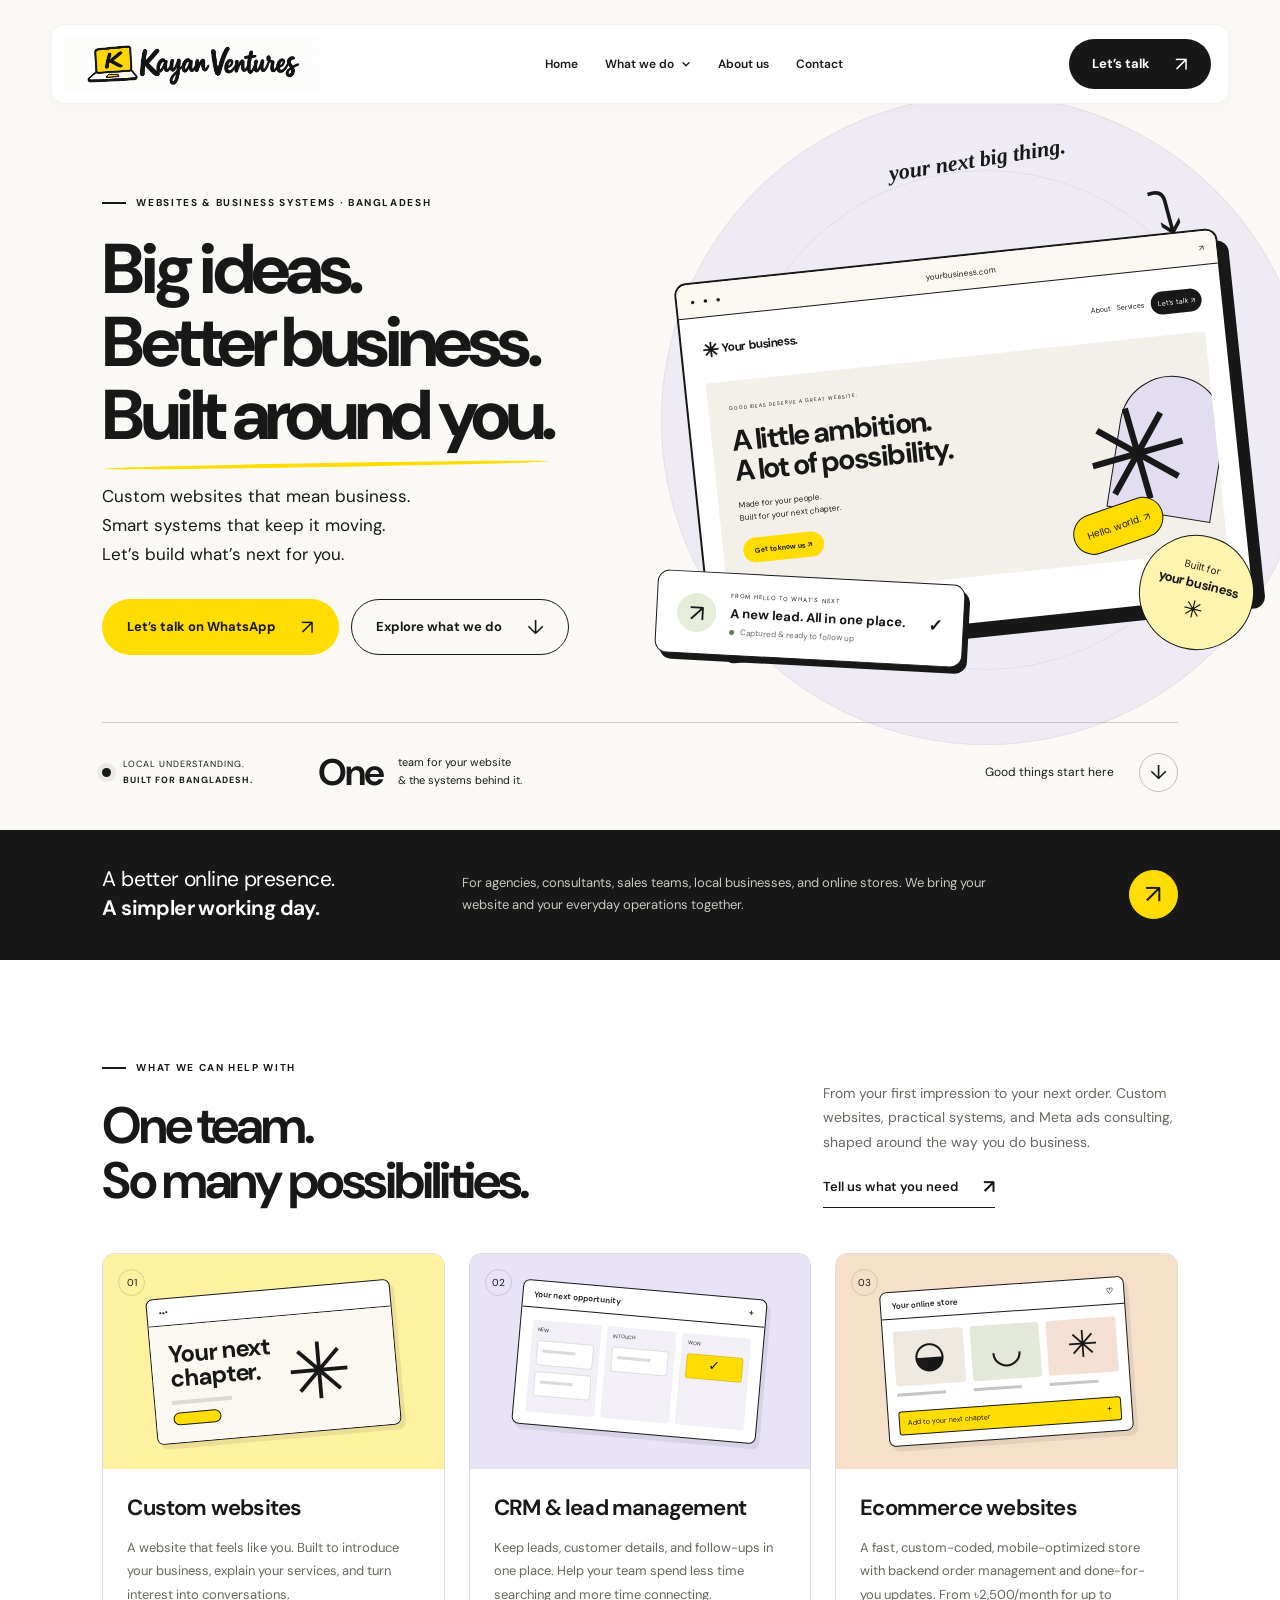
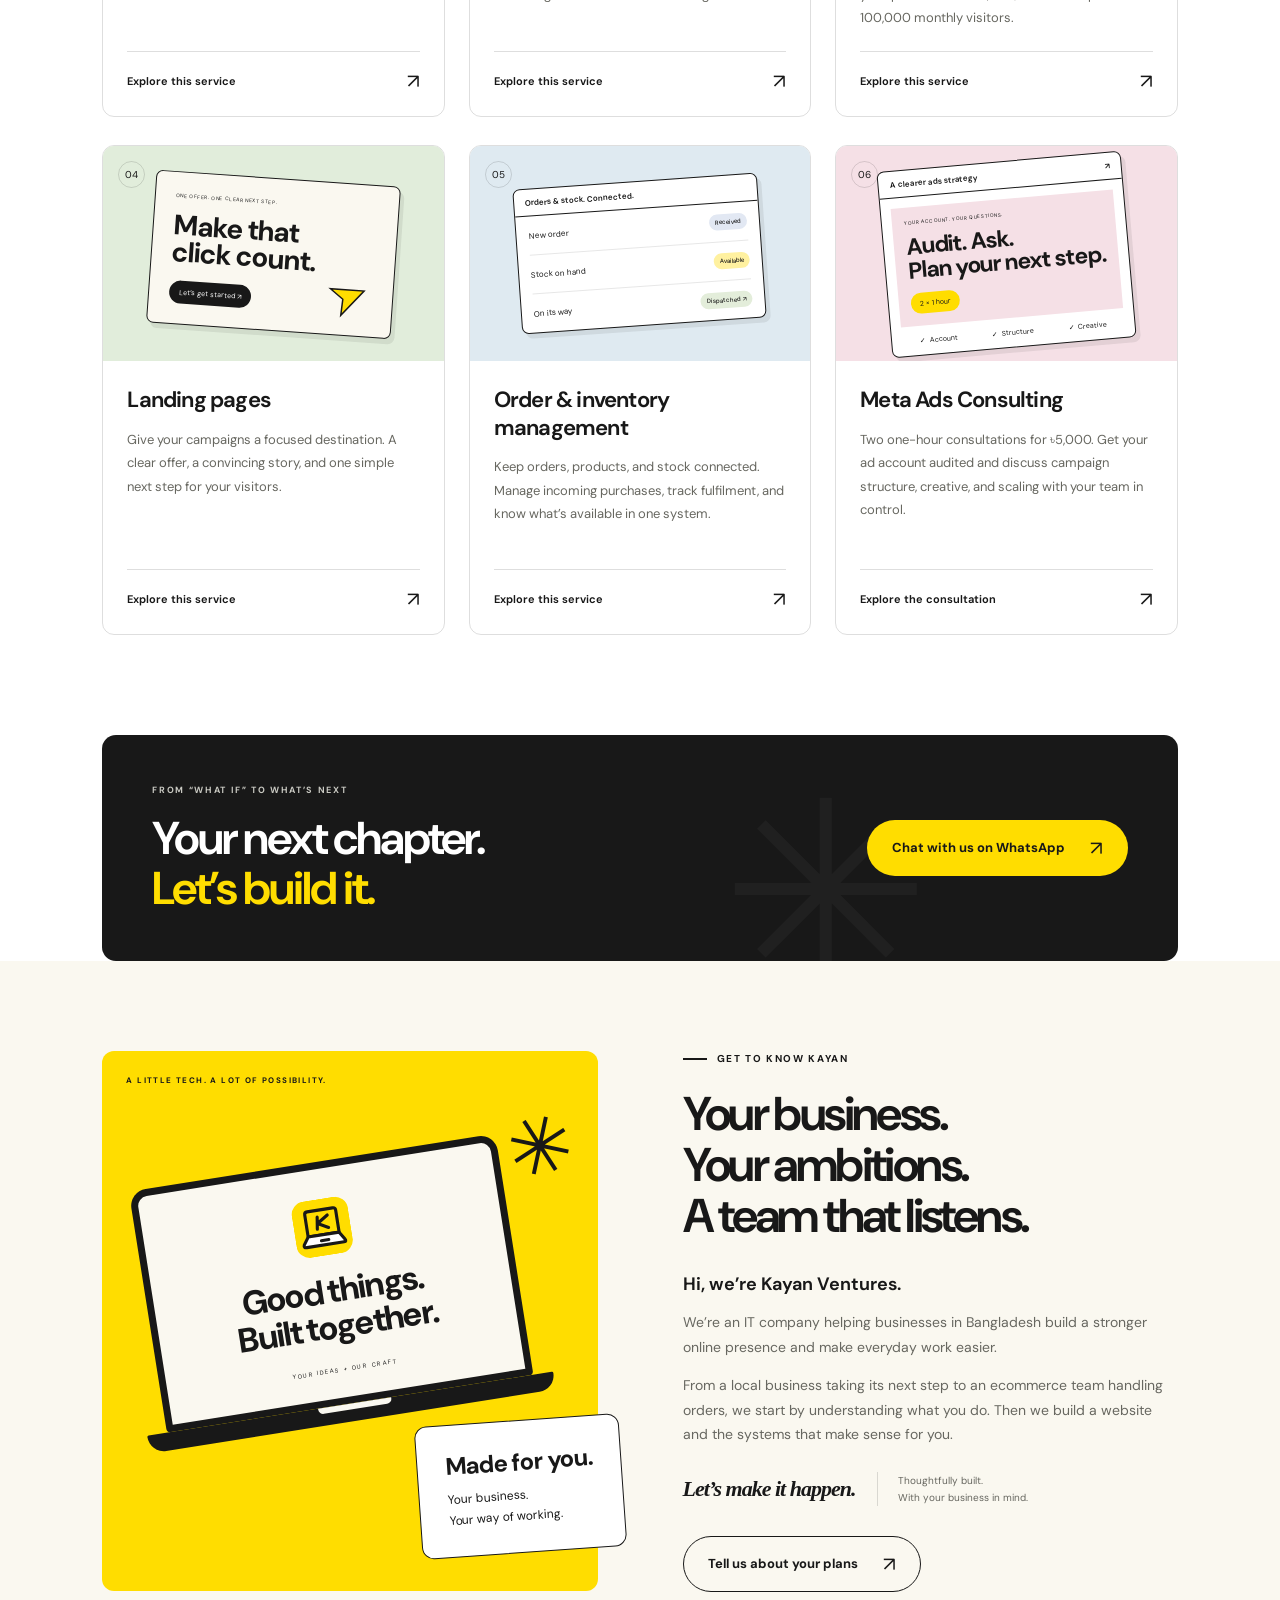
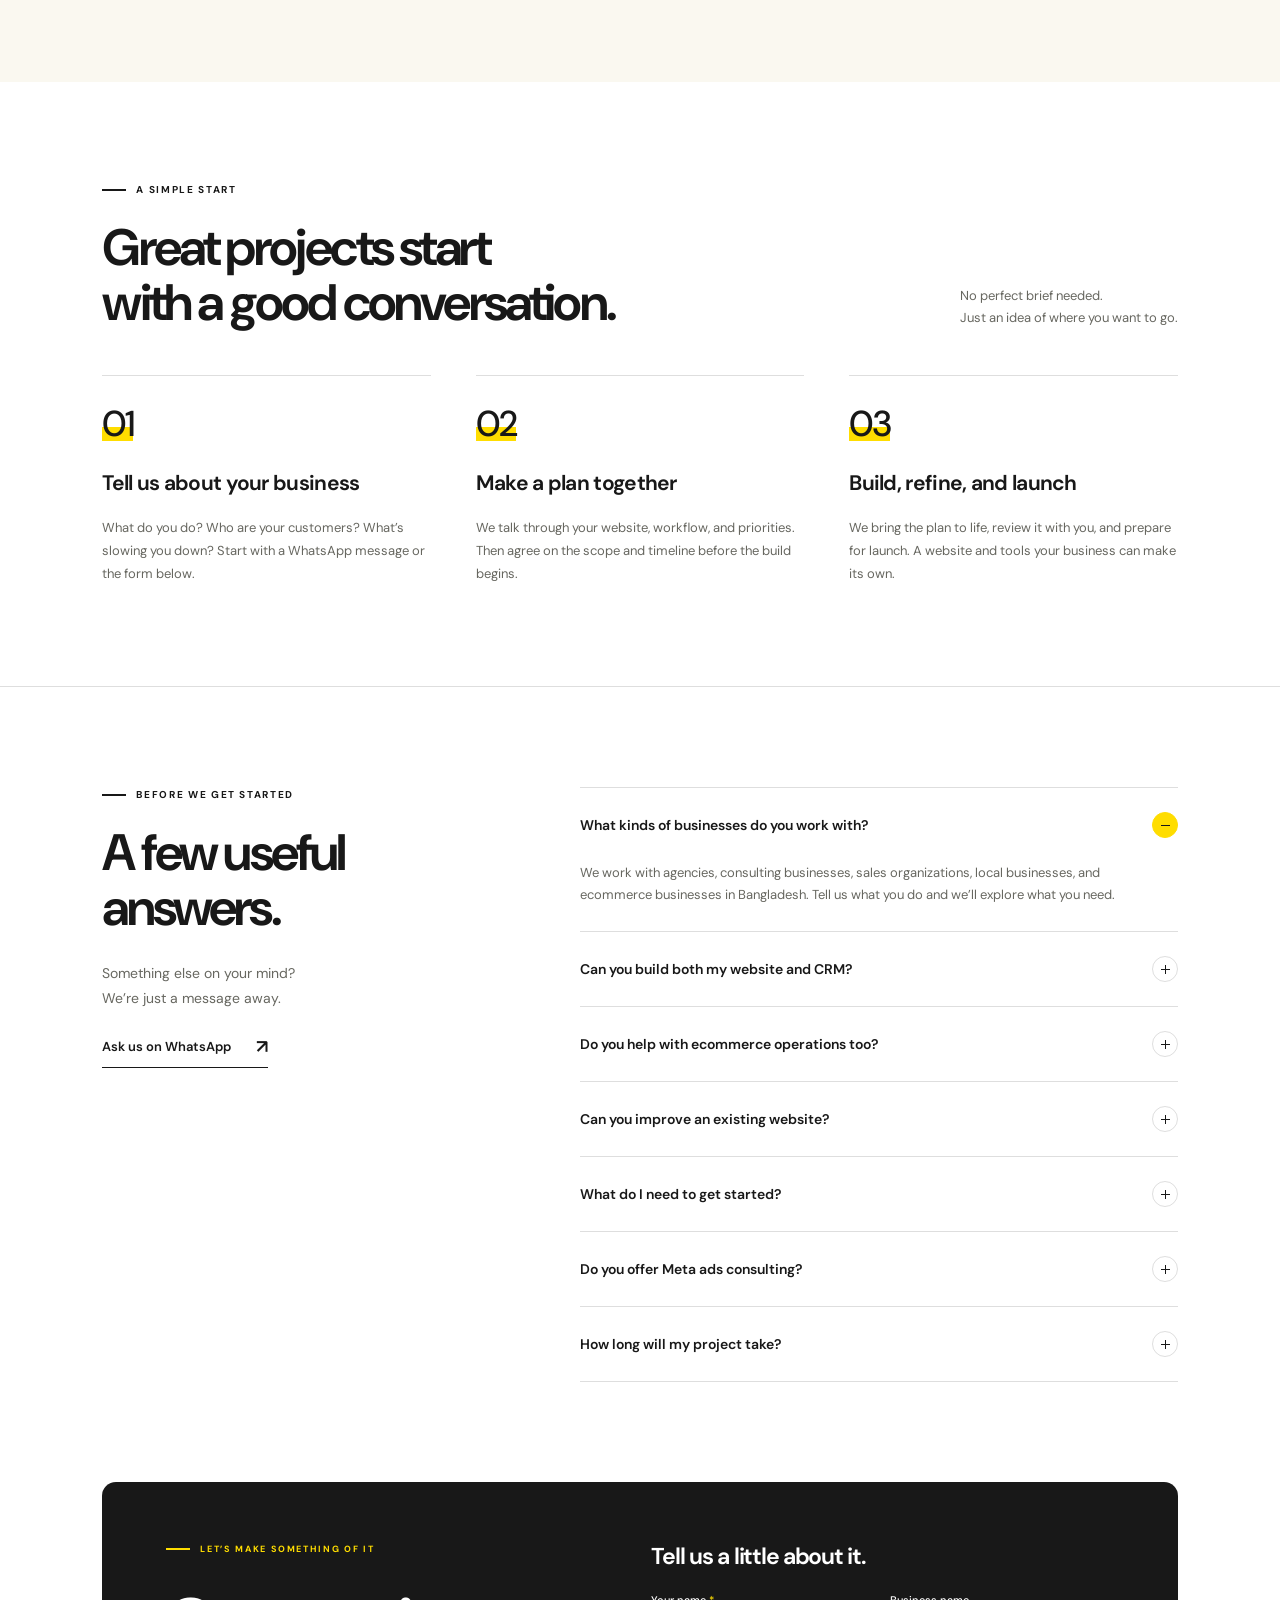
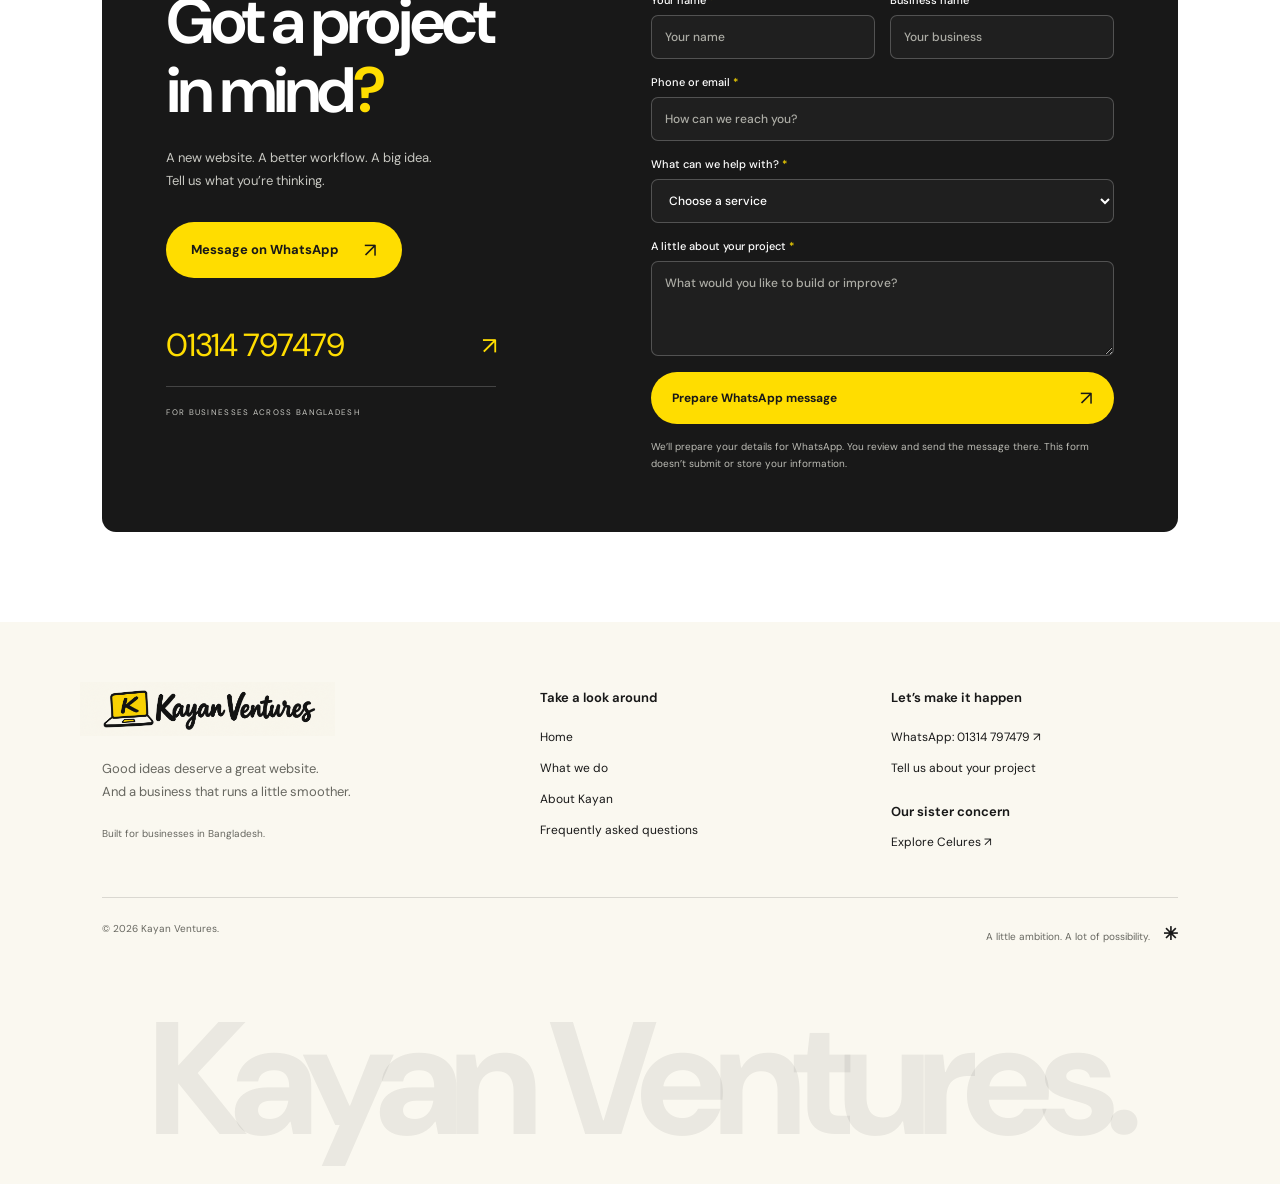
==== commit 7408a454: "Add monthly ecommerce plans Add a plans section to the ecommerce websites page with two monthly opti" ====
--- a/index.html
+++ b/index.html
@@ -26,7 +26,7 @@
 <div class="service-grid">
 <article class="service-card" id="websites"><div class="service-image yellow"><span class="service-number">01</span><div class="service-drawing website-drawing"><div class="drawing-bar">•••</div><div class="drawing-body"><div><b>Your next<br>chapter.</b><i></i><span></span></div><div class="drawing-star">✳</div></div></div></div><div class="service-copy"><h3>Custom websites</h3><p>A website that feels like you. Built to introduce your business, explain your services, and turn interest into conversations.</p><a class="learn" href="custom-websites.html">Explore this service <b aria-hidden="true">↗</b></a></div></article>
 <article class="service-card" id="crm"><div class="service-image lavender"><span class="service-number">02</span><div class="service-drawing crm-drawing"><div class="drawing-bar">Your next opportunity <span>＋</span></div><div class="kanban"><div><small>NEW</small><i></i><i></i></div><div><small>IN TOUCH</small><i></i></div><div><small>WON</small><i class="won">✓</i></div></div></div></div><div class="service-copy"><h3>CRM & lead management</h3><p>Keep leads, customer details, and follow-ups in one place. Help your team spend less time searching and more time connecting.</p><a class="learn" href="crm-lead-management.html">Explore this service <b aria-hidden="true">↗</b></a></div></article>
-<article class="service-card" id="ecommerce"><div class="service-image peach"><span class="service-number">03</span><div class="service-drawing shop-drawing"><div class="drawing-bar">Your online store <span>♡</span></div><div class="shop-items"><div><span>◒</span><i></i></div><div><span>◡</span><i></i></div><div><span>✳</span><i></i></div></div><div class="shop-cart">Add to your next chapter <b>＋</b></div></div></div><div class="service-copy"><h3>Ecommerce websites</h3><p>A storefront built around your products and customers. Make it easy to explore, choose, and place an order on any device.</p><a class="learn" href="ecommerce-websites.html">Explore this service <b aria-hidden="true">↗</b></a></div></article>
+<article class="service-card" id="ecommerce"><div class="service-image peach"><span class="service-number">03</span><div class="service-drawing shop-drawing"><div class="drawing-bar">Your online store <span>♡</span></div><div class="shop-items"><div><span>◒</span><i></i></div><div><span>◡</span><i></i></div><div><span>✳</span><i></i></div></div><div class="shop-cart">Add to your next chapter <b>＋</b></div></div></div><div class="service-copy"><h3>Ecommerce websites</h3><p>A fast, custom-coded, mobile-optimized store with backend order management and done-for-you updates. From ৳2,500/month for up to 100,000 monthly visitors.</p><a class="learn" href="ecommerce-websites.html">Explore this service <b aria-hidden="true">↗</b></a></div></article>
 <article class="service-card" id="landing-pages"><div class="service-image mint"><span class="service-number">04</span><div class="service-drawing landing-drawing"><span>ONE OFFER. ONE CLEAR NEXT STEP.</span><b>Make that<br>click count.</b><i>Let’s get started ↗</i><div class="cursor">➤</div></div></div><div class="service-copy"><h3>Landing pages</h3><p>Give your campaigns a focused destination. A clear offer, a convincing story, and one simple next step for your visitors.</p><a class="learn" href="landing-pages.html">Explore this service <b aria-hidden="true">↗</b></a></div></article>
 <article class="service-card" id="order-management"><div class="service-image blue"><span class="service-number">05</span><div class="service-drawing order-drawing"><div class="drawing-bar">Orders & stock. Connected.</div><div><span>New order</span><b>Received</b></div><div><span>Stock on hand</span><b>Available</b></div><div><span>On its way</span><b>Dispatched ↗</b></div></div></div><div class="service-copy"><h3>Order & inventory management</h3><p>Keep orders, products, and stock connected. Manage incoming purchases, track fulfilment, and know what’s available in one system.</p><a class="learn" href="order-inventory-management.html">Explore this service <b aria-hidden="true">↗</b></a></div></article>
 <article class="service-card" id="meta-ads"><div class="service-image pink"><span class="service-number">06</span><div class="service-drawing ads-drawing"><div class="drawing-bar">A clearer ads strategy <span>↗</span></div><div class="ads-creative"><span>YOUR ACCOUNT. YOUR QUESTIONS.</span><b>Audit. Ask.<br>Plan your next step.</b><i>2 × 1 hour</i></div><div class="ads-stages"><span>Account</span><span>Structure</span><span>Creative</span></div></div></div><div class="service-copy"><h3>Meta Ads Consulting</h3><p>Two one-hour consultations for ৳5,000. Get your ad account audited and discuss campaign structure, creative, and scaling with your team in control.</p><a class="learn" href="meta-ads-consulting.html">Explore the consultation <b aria-hidden="true">↗</b></a></div></article>
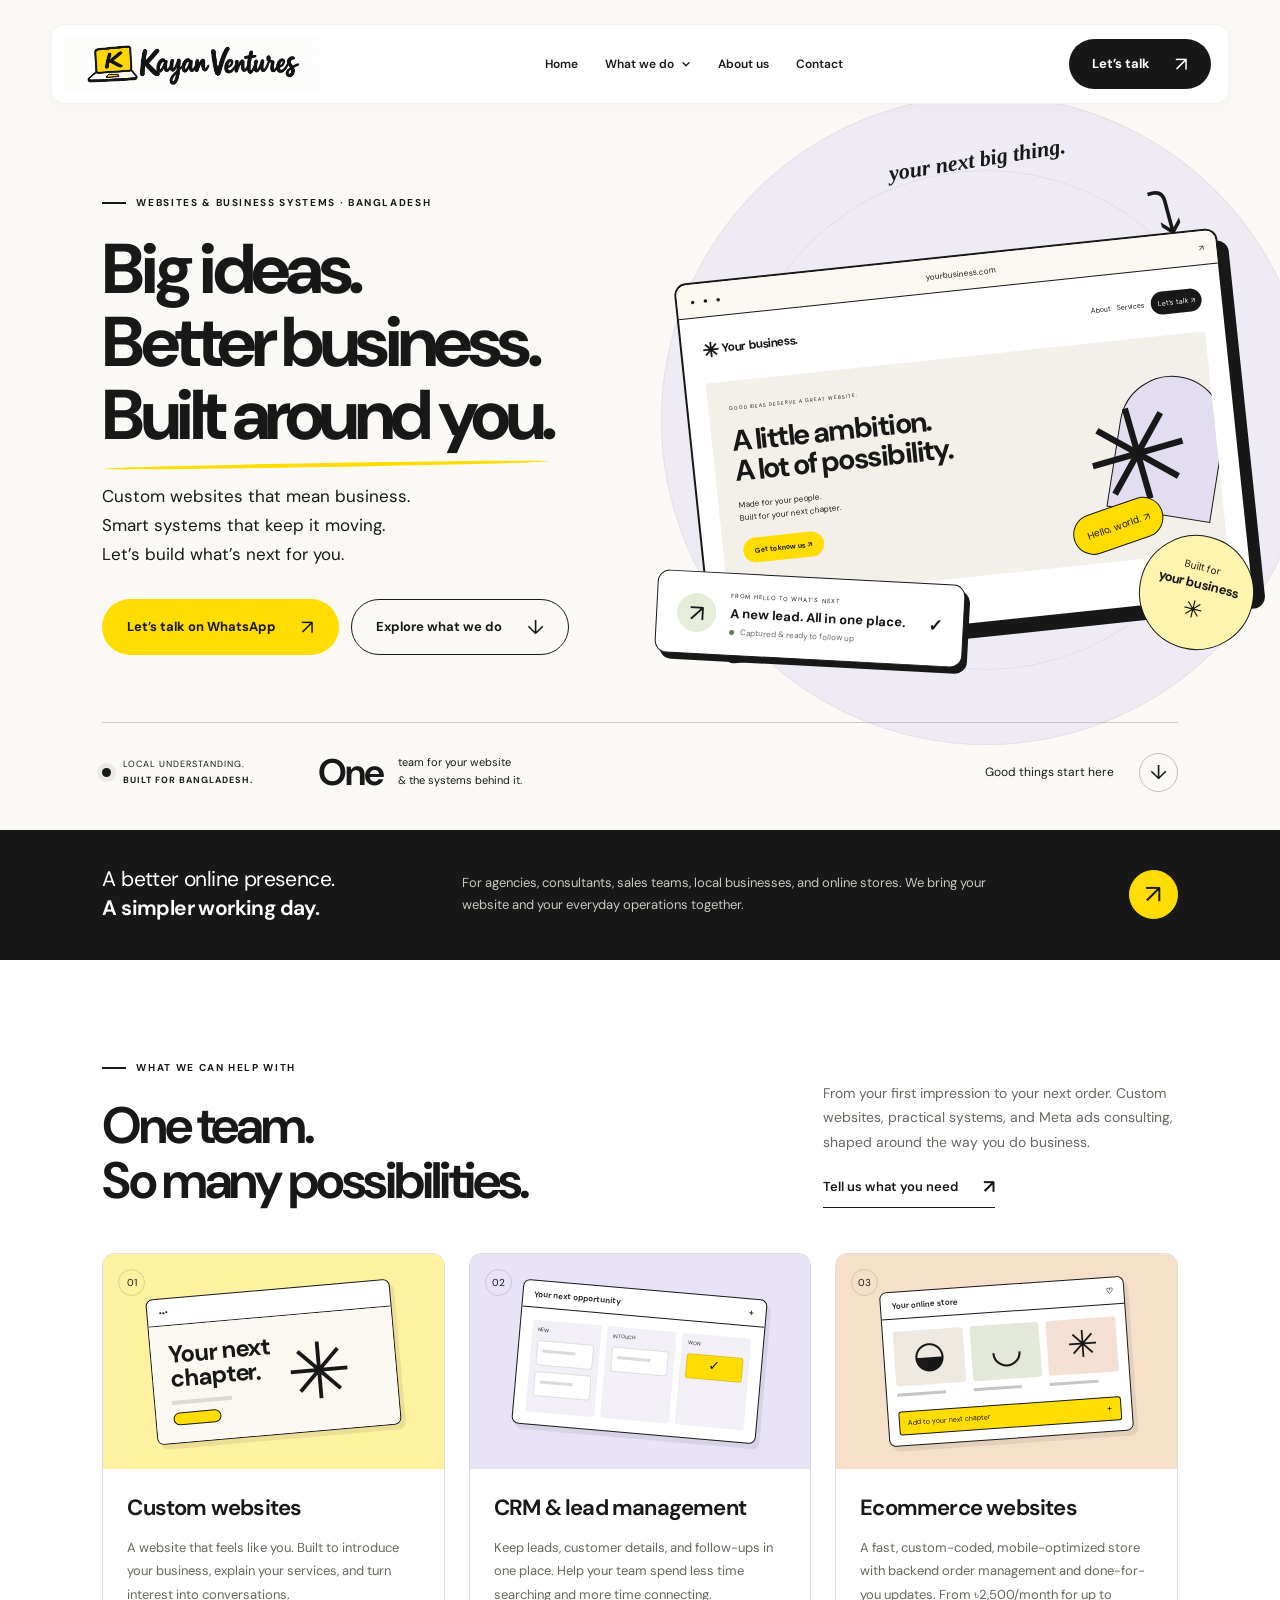
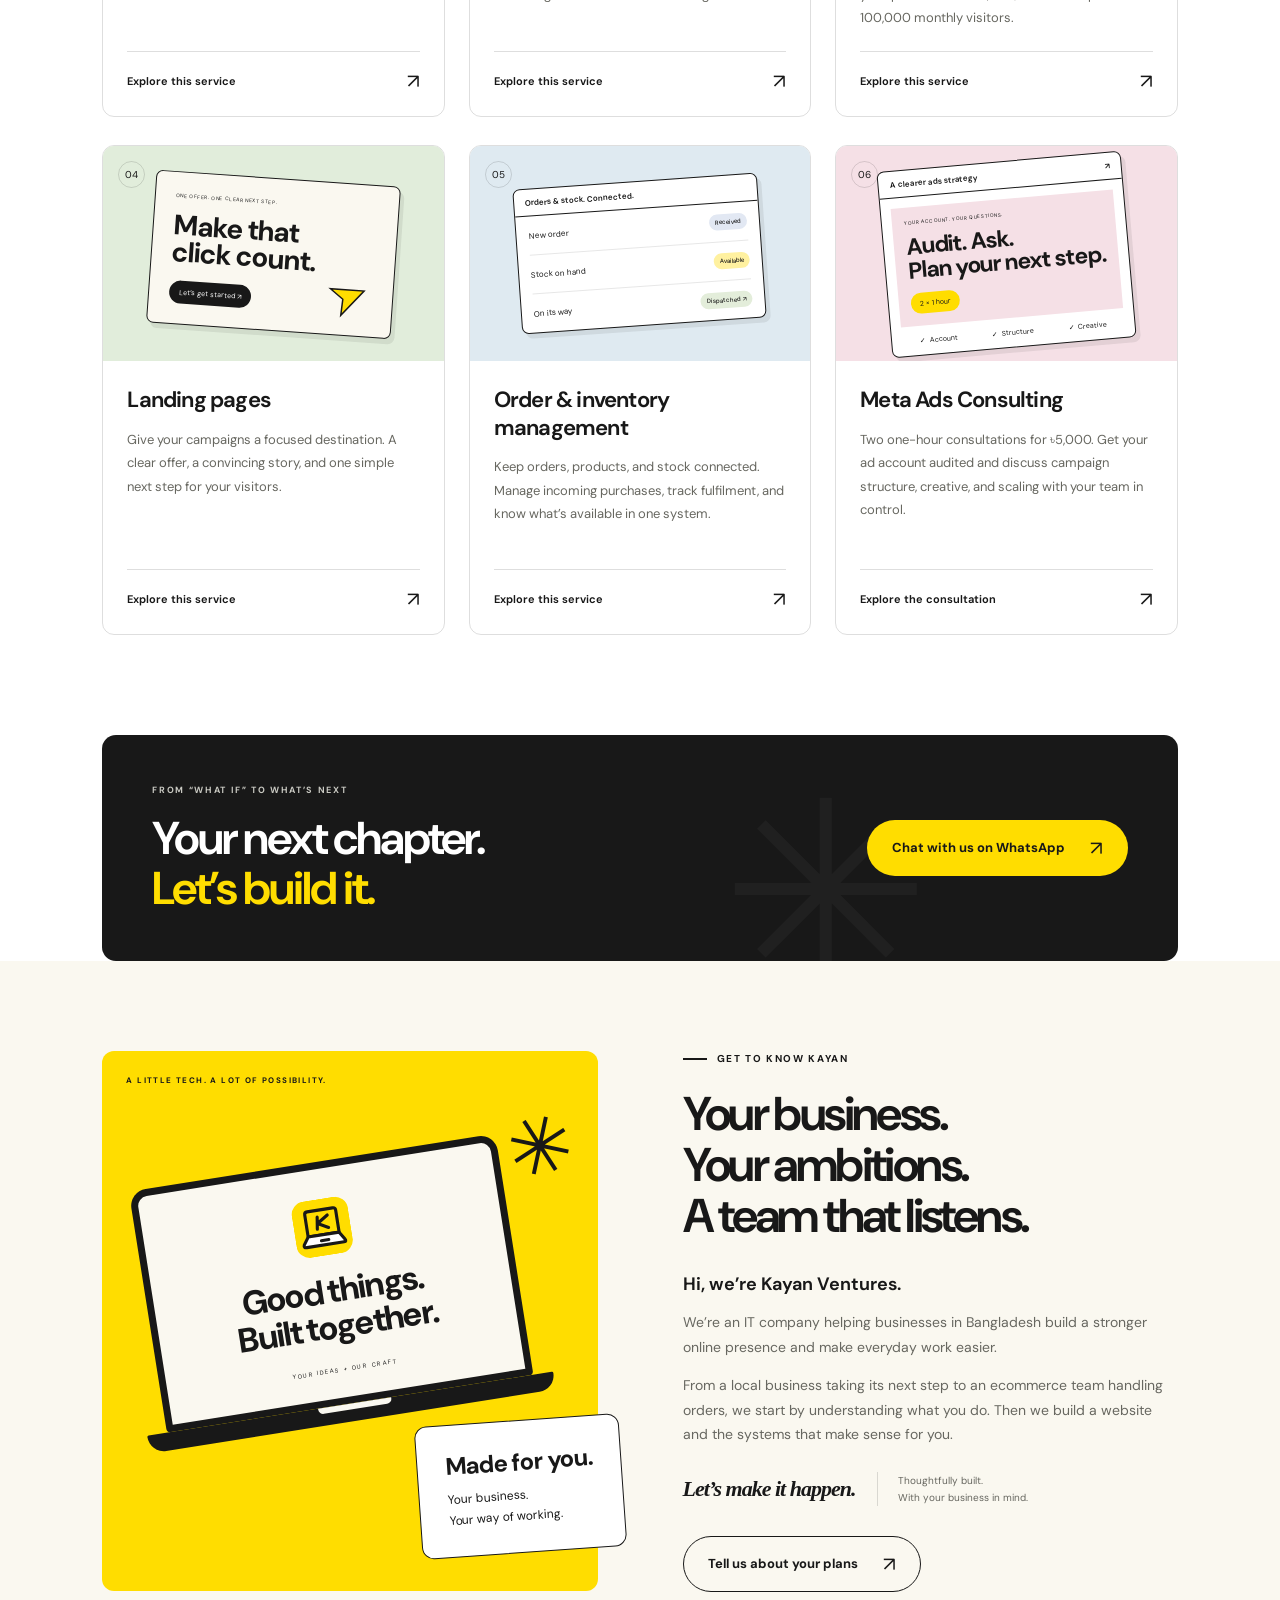
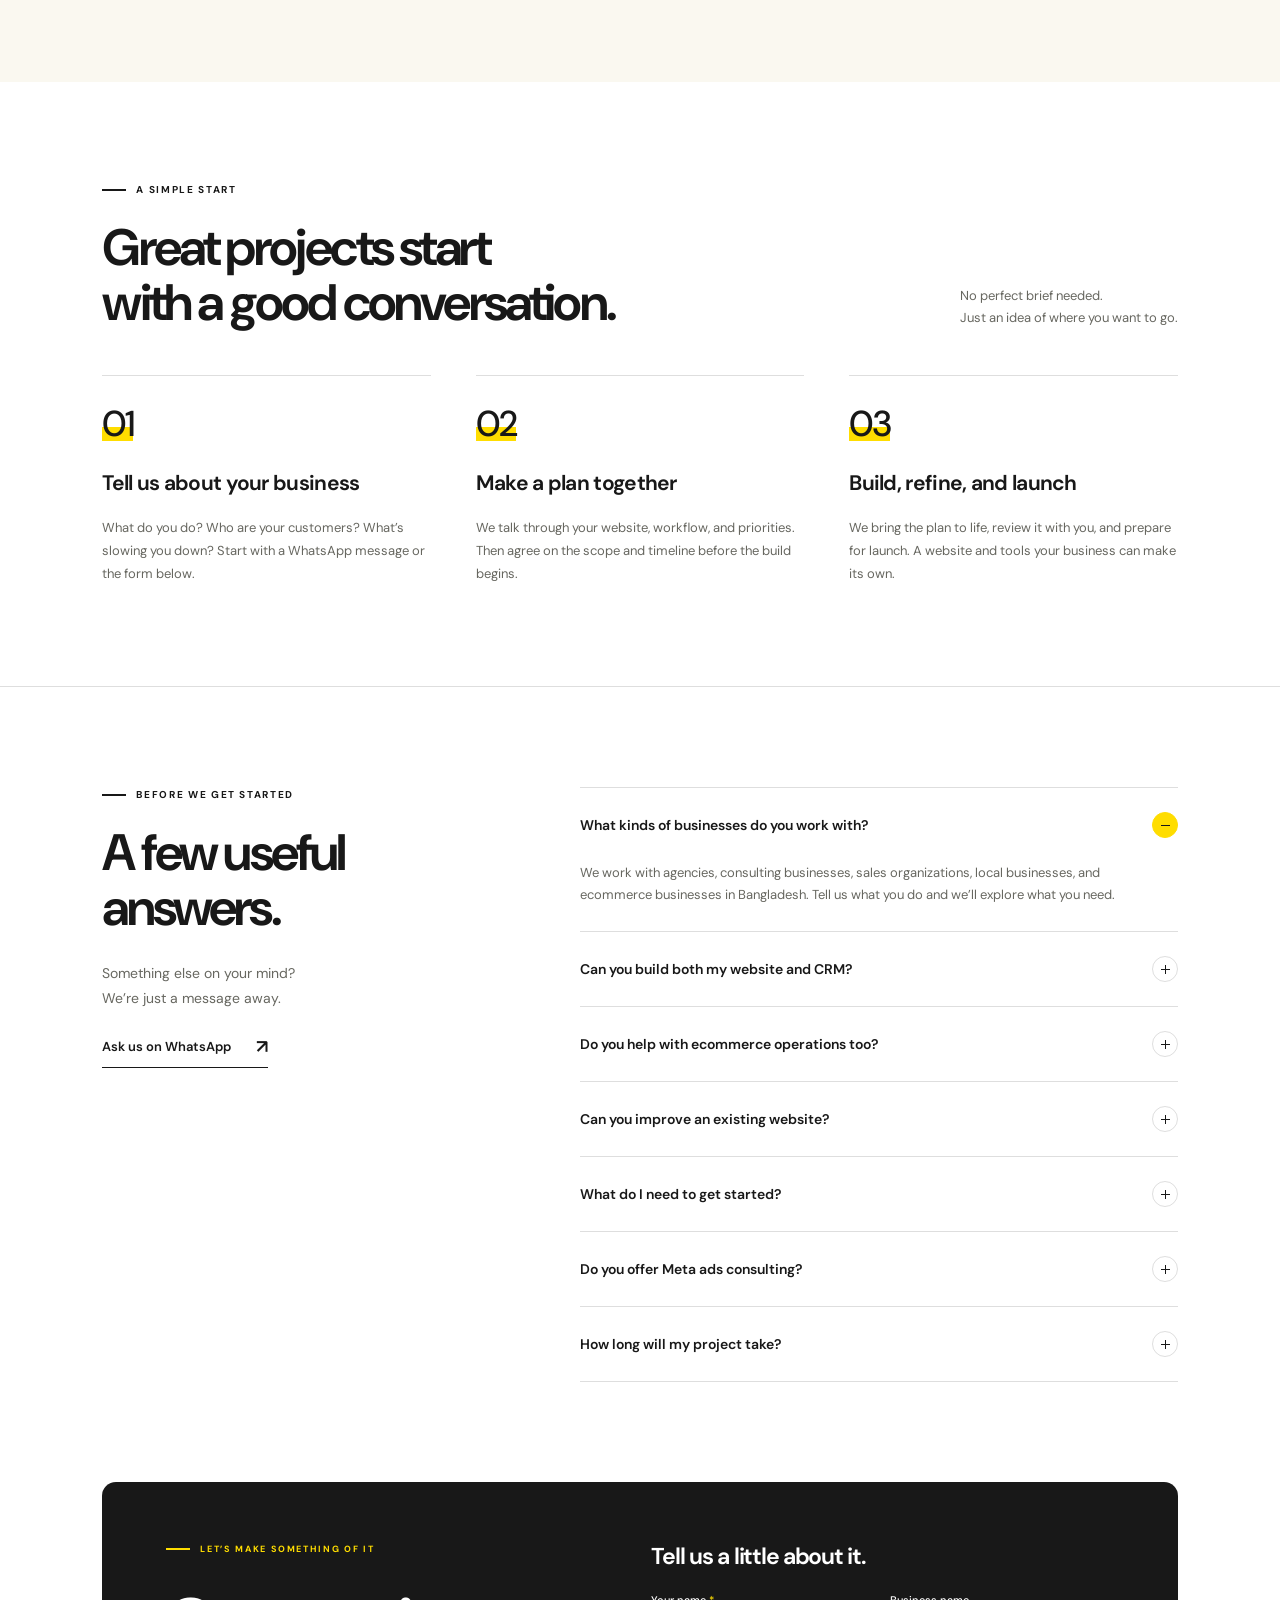
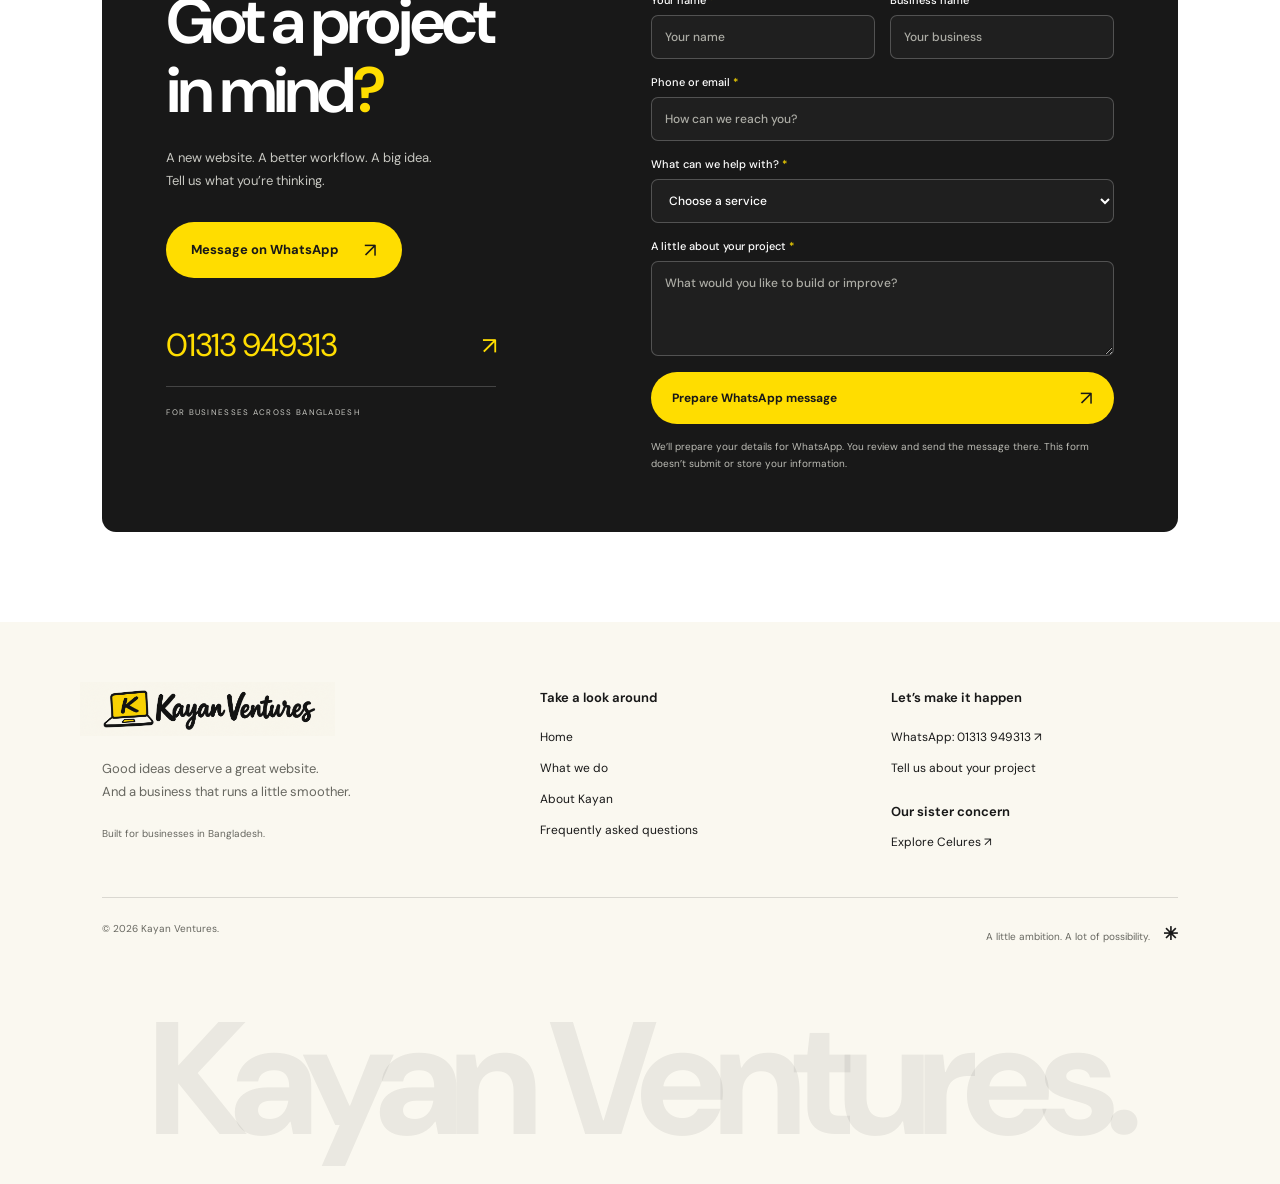
==== commit 23806e12: "Update contact number to 01313949313 Co-Authored-By: Claude Opus 5.5 <noreply@anthropic.com>" ====
--- a/index.html
+++ b/index.html
@@ -13,11 +13,11 @@
 <a class="brand" href="#home" aria-label="Kayan Ventures home"><img src="assets/brand/kayan-logo.png" alt="Kayan Ventures" width="1983" height="793"></a>
 <button class="menu-toggle" aria-expanded="false" aria-controls="main-nav" aria-label="Open navigation"><span></span><span></span></button>
 <nav id="main-nav" aria-label="Main navigation"><a href="#home">Home</a><div class="services-nav"><button id="services-toggle" aria-expanded="false" aria-controls="services-menu">What we do <svg class="nav-chevron" viewBox="0 0 12 12" width="10" height="10" aria-hidden="true" focusable="false"><path d="M2.5 4.5 6 8l3.5-3.5" fill="none" stroke="currentColor" stroke-width="1.7" stroke-linecap="round" stroke-linejoin="round"/></svg></button><div class="services-menu" id="services-menu" hidden><p class="eyebrow">BUILT AROUND YOUR BUSINESS</p><a href="custom-websites.html">Custom websites <span aria-hidden="true">↗</span></a><a href="crm-lead-management.html">CRM & lead management <span aria-hidden="true">↗</span></a><a href="ecommerce-websites.html">Ecommerce websites <span aria-hidden="true">↗</span></a><a href="landing-pages.html">Landing pages <span aria-hidden="true">↗</span></a><a href="order-inventory-management.html">Order & inventory management <span aria-hidden="true">↗</span></a><a href="meta-ads-consulting.html">Meta Ads Consulting <span aria-hidden="true">↗</span></a></div></div><a href="#about">About us</a><a href="#contact">Contact</a></nav>
-<a class="btn dark nav-call" href="https://wa.me/8801314797479" target="_blank" rel="noopener noreferrer">Let’s talk <span aria-hidden="true">↗</span></a>
+<a class="btn dark nav-call" href="https://wa.me/8801313949313" target="_blank" rel="noopener noreferrer">Let’s talk <span aria-hidden="true">↗</span></a>
 </header>
 <main id="main">
 <section class="hero" id="home" aria-labelledby="hero-title">
-<div class="hero-copy"><p class="eyebrow"><span class="tiny-line"></span> WEBSITES & BUSINESS SYSTEMS · BANGLADESH</p><h1 id="hero-title">Big ideas.<br>Better business.<br><em>Built around you.</em></h1><p class="hero-sub">Custom websites that mean business.<br>Smart systems that keep it moving.<br>Let’s build what’s next for you.</p><div class="hero-buttons"><a class="btn dark" href="https://wa.me/8801314797479?text=Hi%20Kayan%20Ventures%2C%20I%27d%20like%20to%20discuss%20a%20project." target="_blank" rel="noopener noreferrer">Let’s talk on WhatsApp <span aria-hidden="true">↗</span></a><a class="btn outline" href="#services">Explore what we do <span aria-hidden="true">↓</span></a></div></div>
+<div class="hero-copy"><p class="eyebrow"><span class="tiny-line"></span> WEBSITES & BUSINESS SYSTEMS · BANGLADESH</p><h1 id="hero-title">Big ideas.<br>Better business.<br><em>Built around you.</em></h1><p class="hero-sub">Custom websites that mean business.<br>Smart systems that keep it moving.<br>Let’s build what’s next for you.</p><div class="hero-buttons"><a class="btn dark" href="https://wa.me/8801313949313?text=Hi%20Kayan%20Ventures%2C%20I%27d%20like%20to%20discuss%20a%20project." target="_blank" rel="noopener noreferrer">Let’s talk on WhatsApp <span aria-hidden="true">↗</span></a><a class="btn outline" href="#services">Explore what we do <span aria-hidden="true">↓</span></a></div></div>
 <div class="hero-visual" role="img" aria-label="Illustration of a custom business website connected to a lead management system"><div class="orbit orbit-one"></div><div class="orbit orbit-two"></div><span class="handwritten visual-note">your next big thing.</span><span class="doodle-arrow" aria-hidden="true">⤵</span><div class="browser-mock"><div class="browser-bar"><span class="browser-dots">● ● ●</span><span>yourbusiness.com</span><span>↗</span></div><div class="mock-page"><div class="mock-nav"><b><span class="mini-star">✳</span> Your business.</b><span>About &nbsp; Services &nbsp; <i>Let’s talk ↗</i></span></div><div class="mock-content"><span class="mock-eyebrow">GOOD IDEAS DESERVE A GREAT WEBSITE.</span><strong>A little ambition.<br>A lot of possibility.</strong><p>Made for your people.<br>Built for your next chapter.</p><span class="mock-button">Get to know us ↗</span><div class="mock-art"><span class="art-window"></span><span class="art-disc">✳</span><span class="art-pill">Hello, world. ↗</span></div></div><div class="mock-footer"><span>Thoughtfully designed.</span><span>Uniquely yours. ✳</span></div></div></div><div class="lead-card"><div class="lead-icon">↗</div><div><small>FROM HELLO TO WHAT’S NEXT</small><strong>A new lead. All in one place.</strong><span><i></i> Captured & ready to follow up</span></div><b>✓</b></div><div class="visual-sticker"><span>Built for</span><strong>your business</strong><span>✳</span></div></div>
 <div class="hero-bottom"><div class="hero-location"><span class="location-dot"></span><span>LOCAL UNDERSTANDING.<br><b>BUILT FOR BANGLADESH.</b></span></div><div class="hero-stat"><strong>One</strong><span>team for your website<br>& the systems behind it.</span></div><a href="#services" class="hero-explore">Good things start here <span aria-hidden="true">↓</span></a></div>
 </section>
@@ -31,10 +31,10 @@
 <article class="service-card" id="order-management"><div class="service-image blue"><span class="service-number">05</span><div class="service-drawing order-drawing"><div class="drawing-bar">Orders & stock. Connected.</div><div><span>New order</span><b>Received</b></div><div><span>Stock on hand</span><b>Available</b></div><div><span>On its way</span><b>Dispatched ↗</b></div></div></div><div class="service-copy"><h3>Order & inventory management</h3><p>Keep orders, products, and stock connected. Manage incoming purchases, track fulfilment, and know what’s available in one system.</p><a class="learn" href="order-inventory-management.html">Explore this service <b aria-hidden="true">↗</b></a></div></article>
 <article class="service-card" id="meta-ads"><div class="service-image pink"><span class="service-number">06</span><div class="service-drawing ads-drawing"><div class="drawing-bar">A clearer ads strategy <span>↗</span></div><div class="ads-creative"><span>YOUR ACCOUNT. YOUR QUESTIONS.</span><b>Audit. Ask.<br>Plan your next step.</b><i>2 × 1 hour</i></div><div class="ads-stages"><span>Account</span><span>Structure</span><span>Creative</span></div></div></div><div class="service-copy"><h3>Meta Ads Consulting</h3><p>Two one-hour consultations for ৳5,000. Get your ad account audited and discuss campaign structure, creative, and scaling with your team in control.</p><a class="learn" href="meta-ads-consulting.html">Explore the consultation <b aria-hidden="true">↗</b></a></div></article>
 </div></section>
-<section class="project-banner"><div><p class="eyebrow">FROM “WHAT IF” TO WHAT’S NEXT</p><h2>Your next chapter.<br><em>Let’s build it.</em></h2></div><a class="btn gold" href="https://wa.me/8801314797479" target="_blank" rel="noopener noreferrer">Chat with us on WhatsApp <span aria-hidden="true">↗</span></a><span class="banner-outline" aria-hidden="true">✳</span></section>
+<section class="project-banner"><div><p class="eyebrow">FROM “WHAT IF” TO WHAT’S NEXT</p><h2>Your next chapter.<br><em>Let’s build it.</em></h2></div><a class="btn gold" href="https://wa.me/8801313949313" target="_blank" rel="noopener noreferrer">Chat with us on WhatsApp <span aria-hidden="true">↗</span></a><span class="banner-outline" aria-hidden="true">✳</span></section>
 <section class="about-section" id="about" aria-labelledby="about-title"><div class="about-photo"><span class="image-note">A LITTLE TECH. A LOT OF POSSIBILITY.</span><div class="about-laptop"><div class="laptop-screen"><img src="assets/brand/kayan-icon.svg" width="100" height="100" alt=""><strong>Good things.<br>Built together.</strong><span>YOUR IDEAS + OUR CRAFT</span></div><div class="laptop-base"></div></div><span class="about-spark" aria-hidden="true">✳</span><div class="experience-card"><strong>Made for you.</strong><p>Your business.<br>Your way of working.</p></div></div><div class="about-copy"><p class="eyebrow"><span class="tiny-line"></span> GET TO KNOW KAYAN</p><h2 id="about-title">Your business.<br>Your ambitions.<br>A team that listens.</h2><p class="about-lead">Hi, we’re Kayan Ventures.</p><p>We’re an IT company helping businesses in Bangladesh build a stronger online presence and make everyday work easier.</p><p>From a local business taking its next step to an ecommerce team handling orders, we start by understanding what you do. Then we build a website and the systems that make sense for you.</p><div class="about-signoff"><span class="handwritten">Let’s make it happen.</span><span>Thoughtfully built.<br>With your business in mind.</span></div><a class="btn outline" href="#contact">Tell us about your plans <span aria-hidden="true">↗</span></a></div></section>
 <section class="section process" aria-labelledby="process-title"><div class="section-heading"><div><p class="eyebrow"><span class="tiny-line"></span> A SIMPLE START</p><h2 id="process-title">Great projects start<br>with a good conversation.</h2></div><p>No perfect brief needed.<br>Just an idea of where you want to go.</p></div><div class="process-grid"><article><span class="step-number">01</span><h3>Tell us about your business</h3><p>What do you do? Who are your customers? What’s slowing you down? Start with a WhatsApp message or the form below.</p></article><article><span class="step-number">02</span><h3>Make a plan together</h3><p>We talk through your website, workflow, and priorities. Then agree on the scope and timeline before the build begins.</p></article><article><span class="step-number">03</span><h3>Build, refine, and launch</h3><p>We bring the plan to life, review it with you, and prepare for launch. A website and tools your business can make its own.</p></article></div></section>
-<section class="section faq" id="faq" aria-labelledby="faq-title"><div><p class="eyebrow"><span class="tiny-line"></span> BEFORE WE GET STARTED</p><h2 id="faq-title">A few useful<br>answers.</h2><p>Something else on your mind?<br>We’re just a message away.</p><a class="text-link" href="https://wa.me/8801314797479" target="_blank" rel="noopener noreferrer">Ask us on WhatsApp <span aria-hidden="true">↗</span></a></div><div class="faq-list">
+<section class="section faq" id="faq" aria-labelledby="faq-title"><div><p class="eyebrow"><span class="tiny-line"></span> BEFORE WE GET STARTED</p><h2 id="faq-title">A few useful<br>answers.</h2><p>Something else on your mind?<br>We’re just a message away.</p><a class="text-link" href="https://wa.me/8801313949313" target="_blank" rel="noopener noreferrer">Ask us on WhatsApp <span aria-hidden="true">↗</span></a></div><div class="faq-list">
 <details open><summary>What kinds of businesses do you work with?<span aria-hidden="true"></span></summary><p>We work with agencies, consulting businesses, sales organizations, local businesses, and ecommerce businesses in Bangladesh. Tell us what you do and we’ll explore what you need.</p></details>
 <details><summary>Can you build both my website and CRM?<span aria-hidden="true"></span></summary><p>Yes. We can build your custom website and help you get a CRM to manage leads and customers. We’ll discuss the right setup and any connections your workflow needs.</p></details>
 <details><summary>Do you help with ecommerce operations too?<span aria-hidden="true"></span></summary><p>Yes. Along with ecommerce websites and landing pages, we build order and inventory management systems. We’ll map how you receive orders, manage stock, and process purchases before deciding what to build.</p></details>
@@ -43,11 +43,11 @@
 <details><summary>Do you offer Meta ads consulting?<span aria-hidden="true"></span></summary><p>Yes. Get two one-hour consultations for ৳5,000 to discuss your ad account, campaign structure, creative, and scaling questions. You or your team manage the campaigns. <a href="meta-ads-consulting.html">Explore Meta Ads Consulting</a>.</p></details>
 <details><summary>How long will my project take?<span aria-hidden="true"></span></summary><p>Timing depends on the scope, content, and systems involved. We’ll discuss priorities and agree on a realistic timeline once we understand your project.</p></details>
 </div></section>
-<section class="contact-section" id="contact" aria-labelledby="contact-title"><div class="contact-copy"><p class="eyebrow"><span class="tiny-line"></span> LET’S MAKE SOMETHING OF IT</p><h2 id="contact-title">Got a project<br>in mind<span>?</span></h2><p>A new website. A better workflow. A big idea.<br>Tell us what you’re thinking.</p><a class="btn gold" href="https://wa.me/8801314797479" target="_blank" rel="noopener noreferrer">Message on WhatsApp <span aria-hidden="true">↗</span></a><a class="contact-phone" href="https://wa.me/8801314797479" target="_blank" rel="noopener noreferrer">01314 797479 <span aria-hidden="true">↗</span></a><span class="contact-location">FOR BUSINESSES ACROSS BANGLADESH</span></div>
+<section class="contact-section" id="contact" aria-labelledby="contact-title"><div class="contact-copy"><p class="eyebrow"><span class="tiny-line"></span> LET’S MAKE SOMETHING OF IT</p><h2 id="contact-title">Got a project<br>in mind<span>?</span></h2><p>A new website. A better workflow. A big idea.<br>Tell us what you’re thinking.</p><a class="btn gold" href="https://wa.me/8801313949313" target="_blank" rel="noopener noreferrer">Message on WhatsApp <span aria-hidden="true">↗</span></a><a class="contact-phone" href="https://wa.me/8801313949313" target="_blank" rel="noopener noreferrer">01313 949313 <span aria-hidden="true">↗</span></a><span class="contact-location">FOR BUSINESSES ACROSS BANGLADESH</span></div>
 <form class="contact-form" id="contact-form"><h3>Tell us a little about it.</h3><div class="form-row"><label>Your name <span>*</span><input name="name" autocomplete="name" placeholder="Your name" maxlength="100" required></label><label>Business name<input name="business" autocomplete="organization" placeholder="Your business" maxlength="150"></label></div><label>Phone or email <span>*</span><input name="contact" placeholder="How can we reach you?" maxlength="150" required></label><label>What can we help with? <span>*</span><select name="service" id="service-select" required><option value="">Choose a service</option><option>Custom website</option><option>CRM & lead management</option><option>Ecommerce website</option><option>Landing page</option><option>Order & inventory management</option><option>Meta Ads Consulting</option><option>A few things / let’s discuss</option></select></label><label>A little about your project <span>*</span><textarea name="message" placeholder="What would you like to build or improve?" rows="3" maxlength="2000" required></textarea></label><button class="btn gold" type="submit">Prepare WhatsApp message <span aria-hidden="true">↗</span></button><p class="form-note">We’ll prepare your details for WhatsApp. You review and send the message there. This form doesn’t submit or store your information.</p><div id="form-result" class="form-result" role="status" hidden><p>Your message is ready. Open WhatsApp to review and send it.</p><a id="message-link" class="btn gold" target="_blank" rel="noopener noreferrer">Continue to WhatsApp <span aria-hidden="true">↗</span></a></div></form>
-<noscript><style>.contact-form{display:none}</style><p>JavaScript is needed to prepare a message with this form. You can <a href="https://wa.me/8801314797479">contact us directly on WhatsApp</a>.</p></noscript>
+<noscript><style>.contact-form{display:none}</style><p>JavaScript is needed to prepare a message with this form. You can <a href="https://wa.me/8801313949313">contact us directly on WhatsApp</a>.</p></noscript>
 </section>
 </main>
-<footer><div class="footer-grid"><div><a class="brand" href="#home" aria-label="Kayan Ventures home"><img src="assets/brand/kayan-logo.png" alt="Kayan Ventures" width="1983" height="793" loading="lazy"></a><p>Good ideas deserve a great website.<br>And a business that runs a little smoother.</p><p class="footer-location">Built for businesses in Bangladesh.</p></div><div><h3>Take a look around</h3><a href="#home">Home</a><a href="#services">What we do</a><a href="#about">About Kayan</a><a href="#faq">Frequently asked questions</a></div><div><h3>Let’s make it happen</h3><a href="https://wa.me/8801314797479" target="_blank" rel="noopener noreferrer">WhatsApp: 01314 797479 ↗</a><a href="#contact">Tell us about your project</a><h3 class="concern-label">Our sister concern</h3><a href="https://celures.com" target="_blank" rel="noopener noreferrer">Explore Celures ↗</a></div></div><div class="footer-base"><span>© <span id="year">2026</span> Kayan Ventures.</span><span>A little ambition. A lot of possibility. <b>✳</b></span></div><div class="footer-wordmark" aria-hidden="true">Kayan Ventures.</div></footer>
+<footer><div class="footer-grid"><div><a class="brand" href="#home" aria-label="Kayan Ventures home"><img src="assets/brand/kayan-logo.png" alt="Kayan Ventures" width="1983" height="793" loading="lazy"></a><p>Good ideas deserve a great website.<br>And a business that runs a little smoother.</p><p class="footer-location">Built for businesses in Bangladesh.</p></div><div><h3>Take a look around</h3><a href="#home">Home</a><a href="#services">What we do</a><a href="#about">About Kayan</a><a href="#faq">Frequently asked questions</a></div><div><h3>Let’s make it happen</h3><a href="https://wa.me/8801313949313" target="_blank" rel="noopener noreferrer">WhatsApp: 01313 949313 ↗</a><a href="#contact">Tell us about your project</a><h3 class="concern-label">Our sister concern</h3><a href="https://celures.com" target="_blank" rel="noopener noreferrer">Explore Celures ↗</a></div></div><div class="footer-base"><span>© <span id="year">2026</span> Kayan Ventures.</span><span>A little ambition. A lot of possibility. <b>✳</b></span></div><div class="footer-wordmark" aria-hidden="true">Kayan Ventures.</div></footer>
 </body>
 </html>
